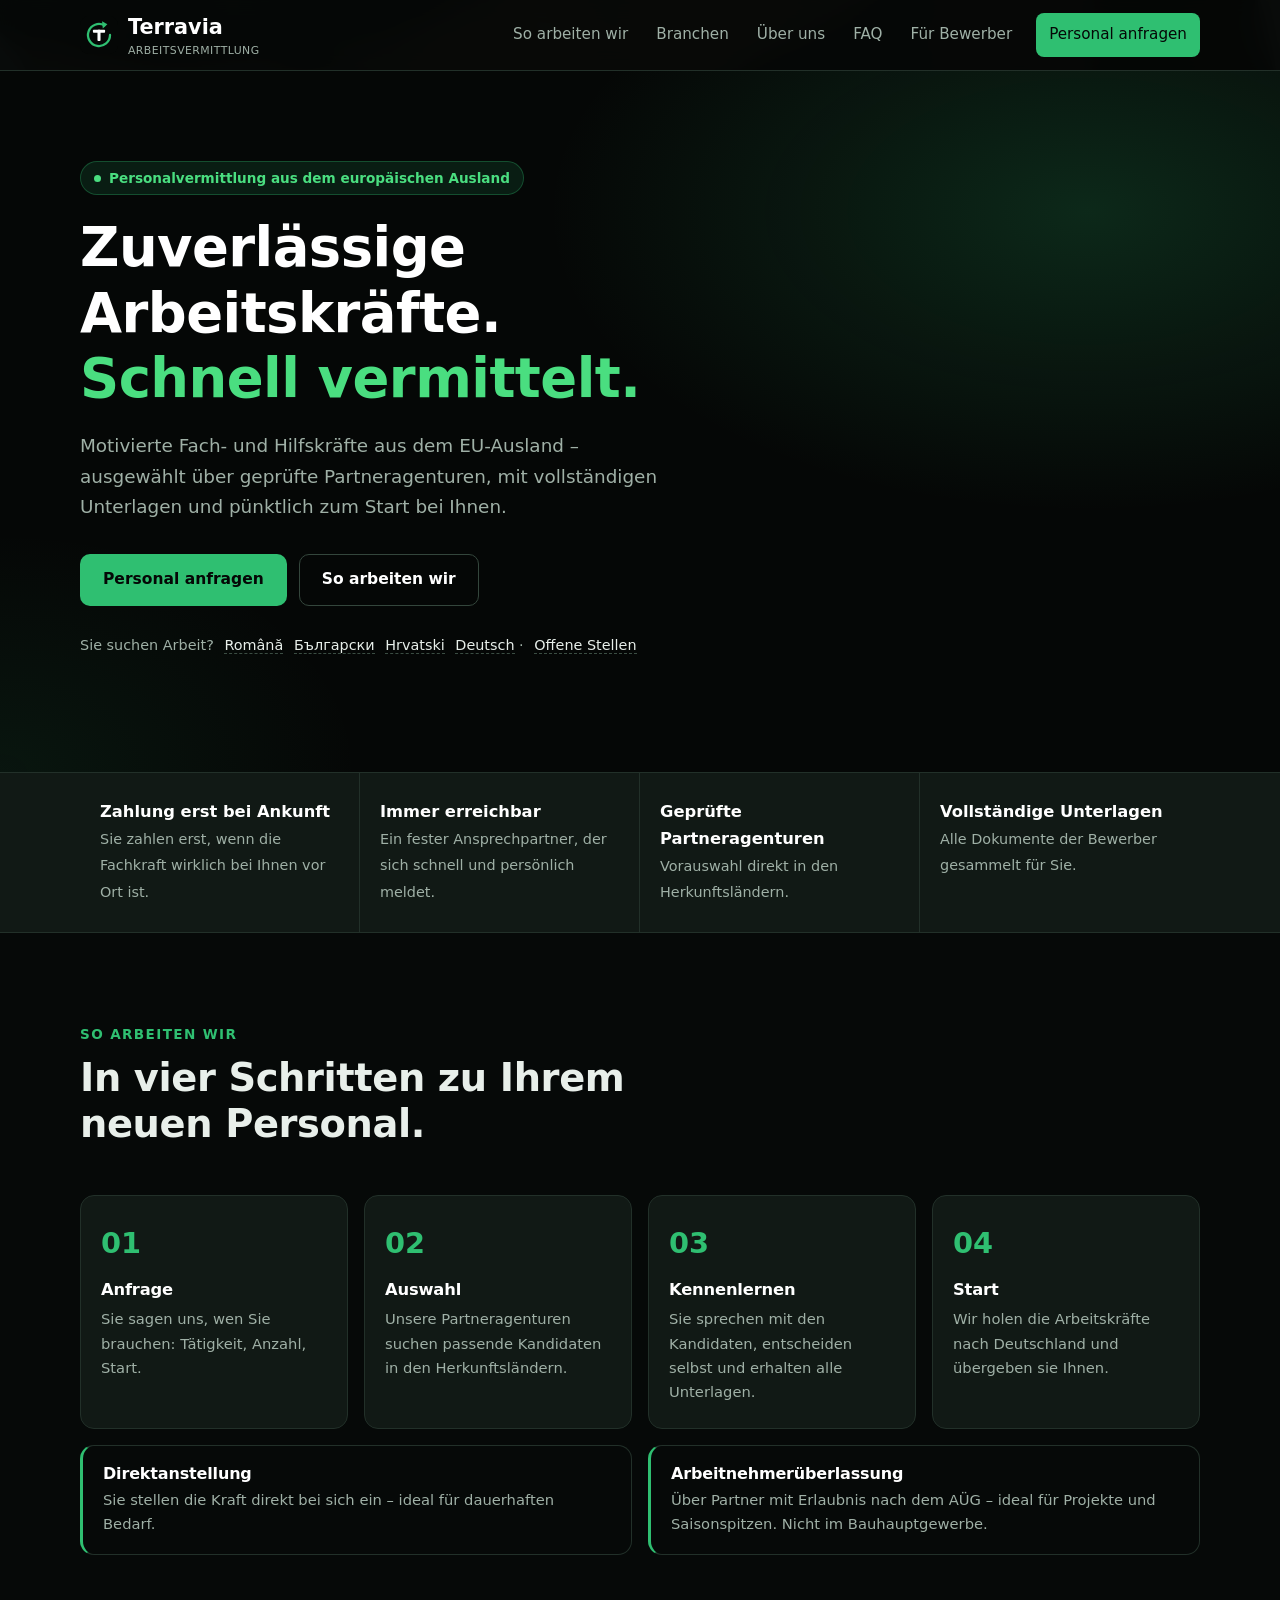
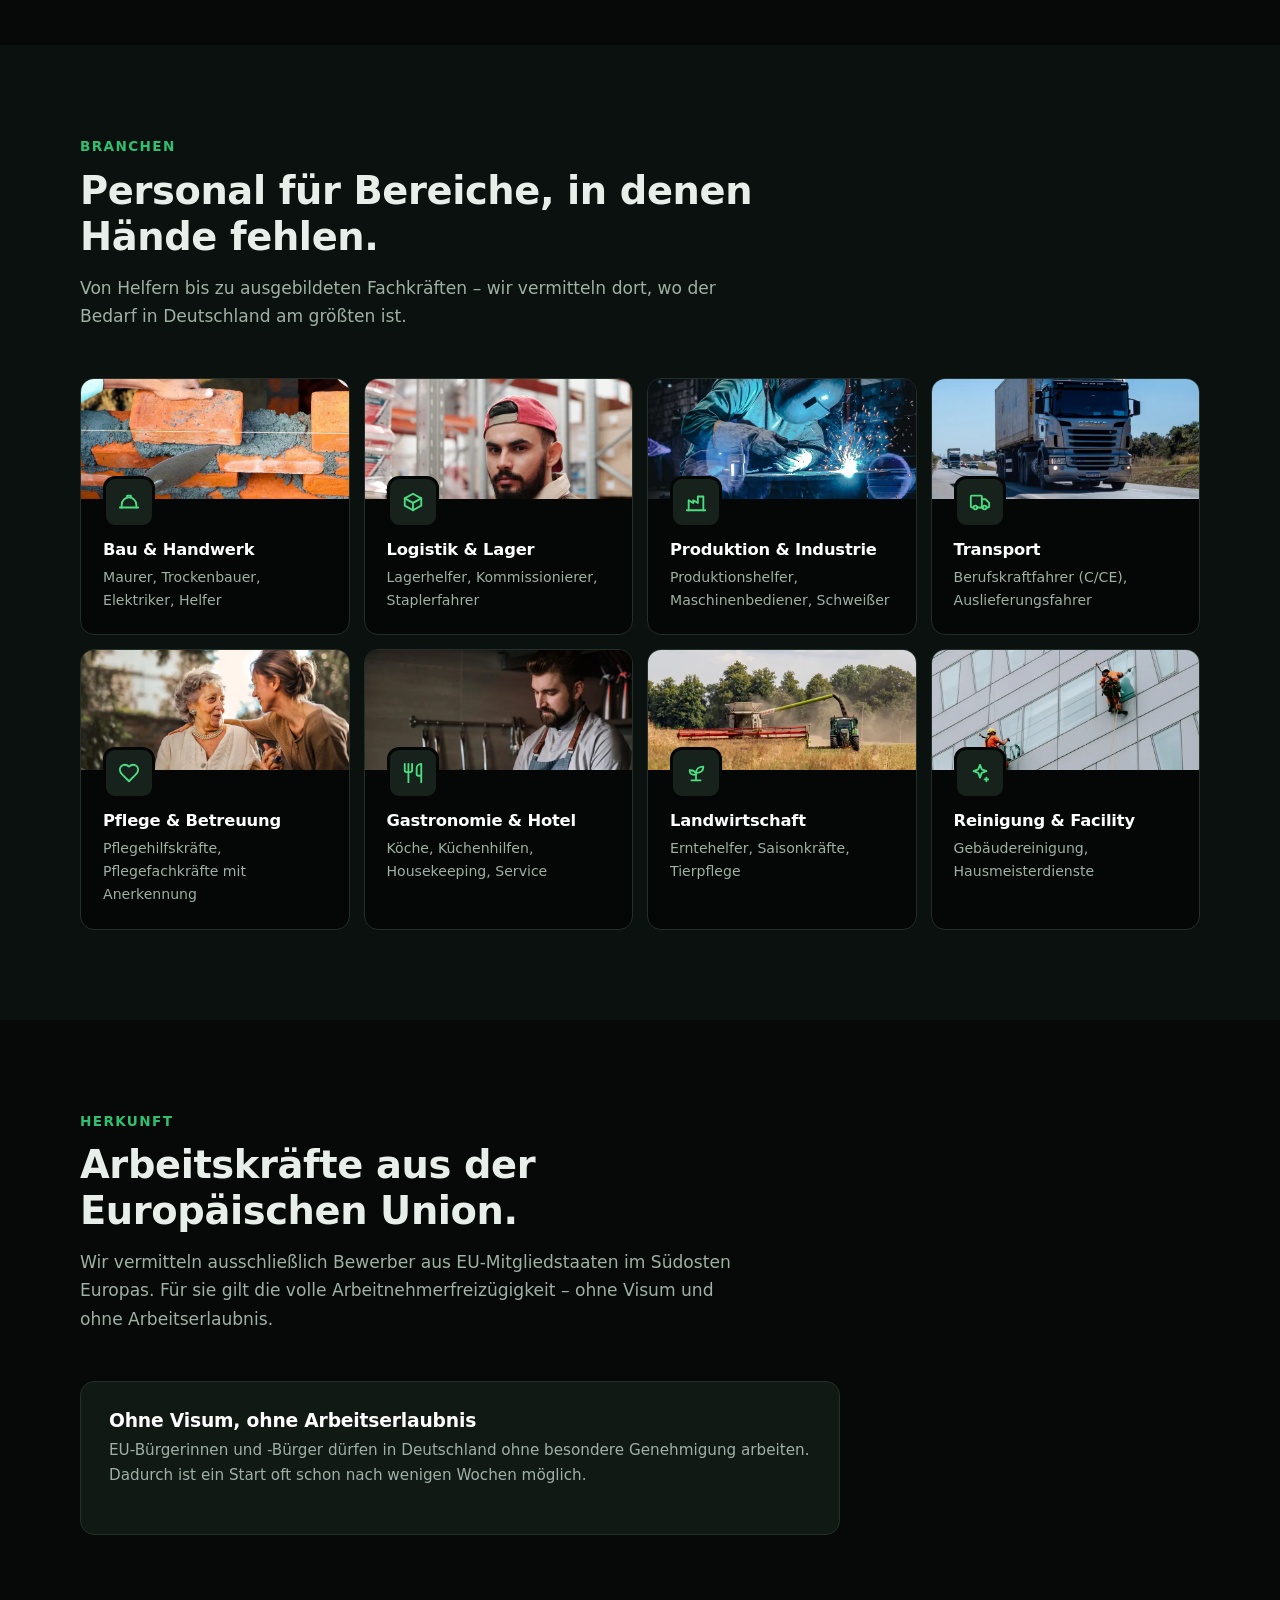
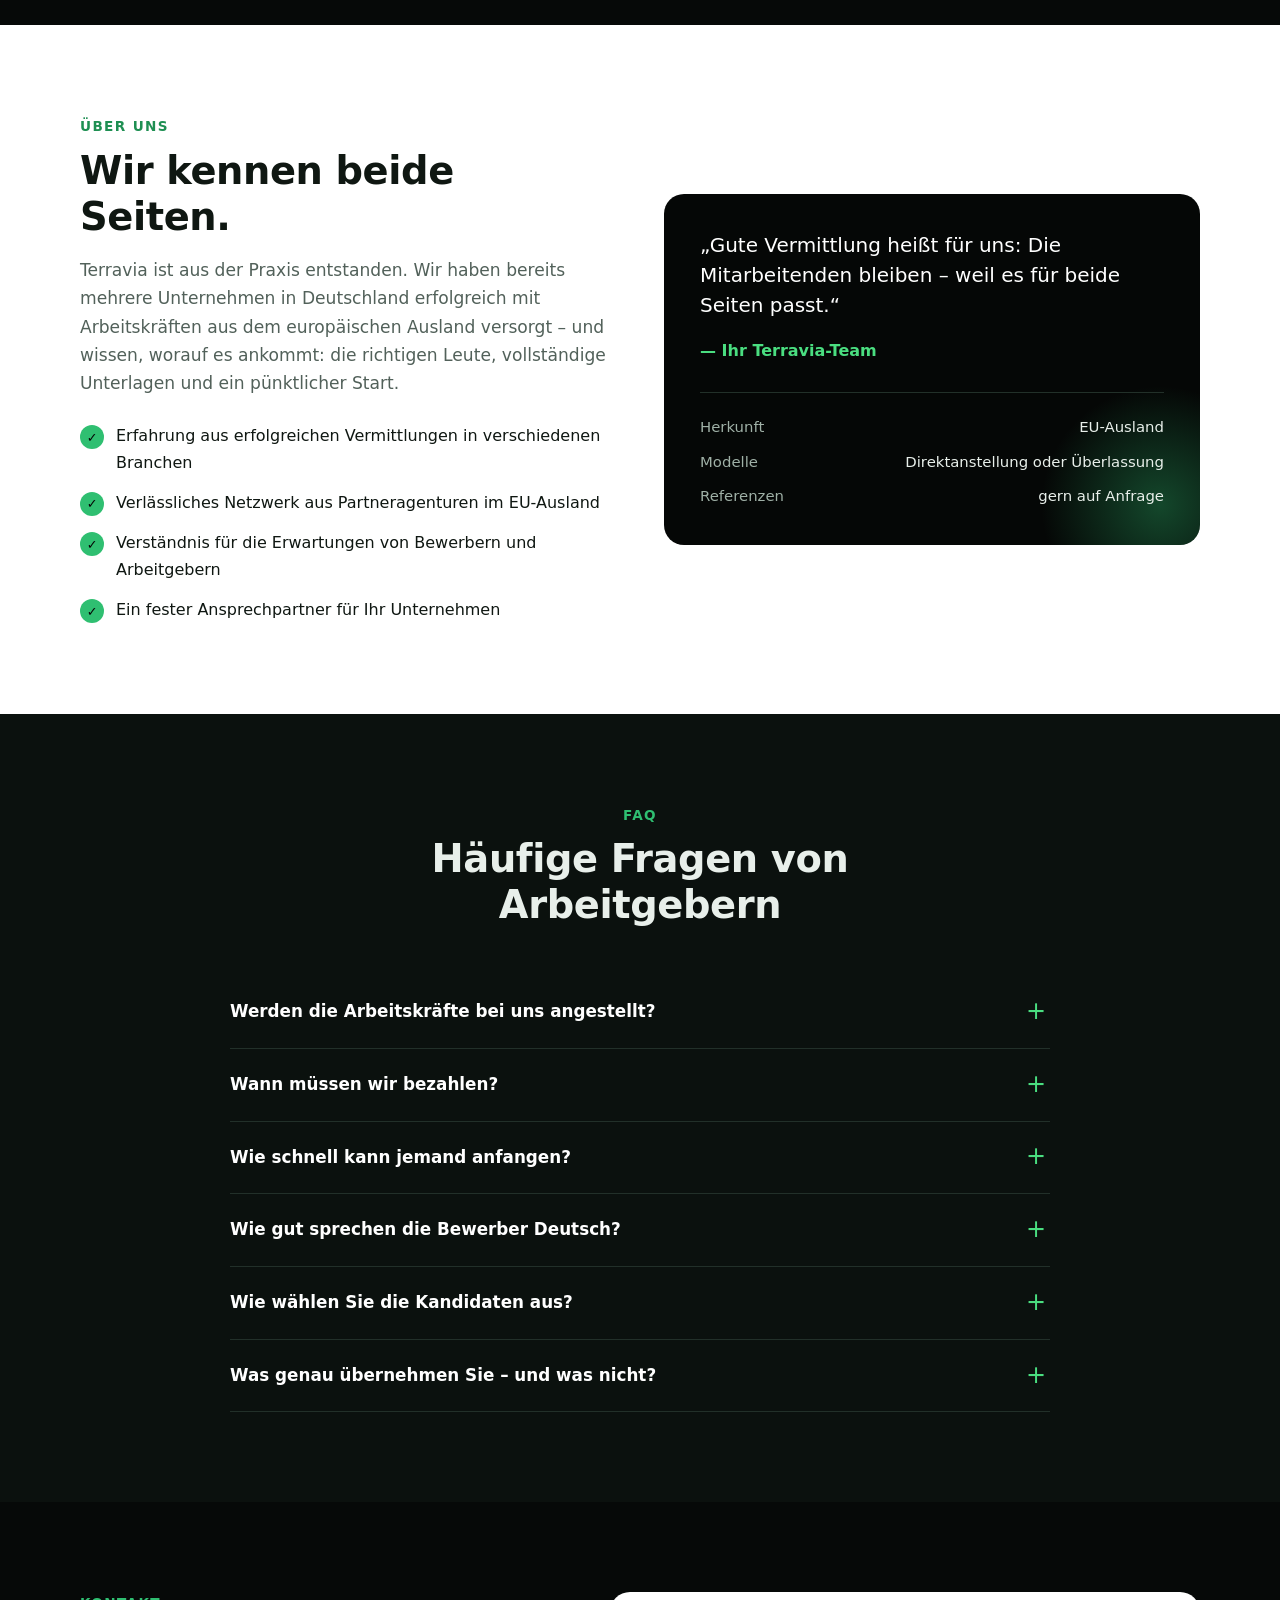
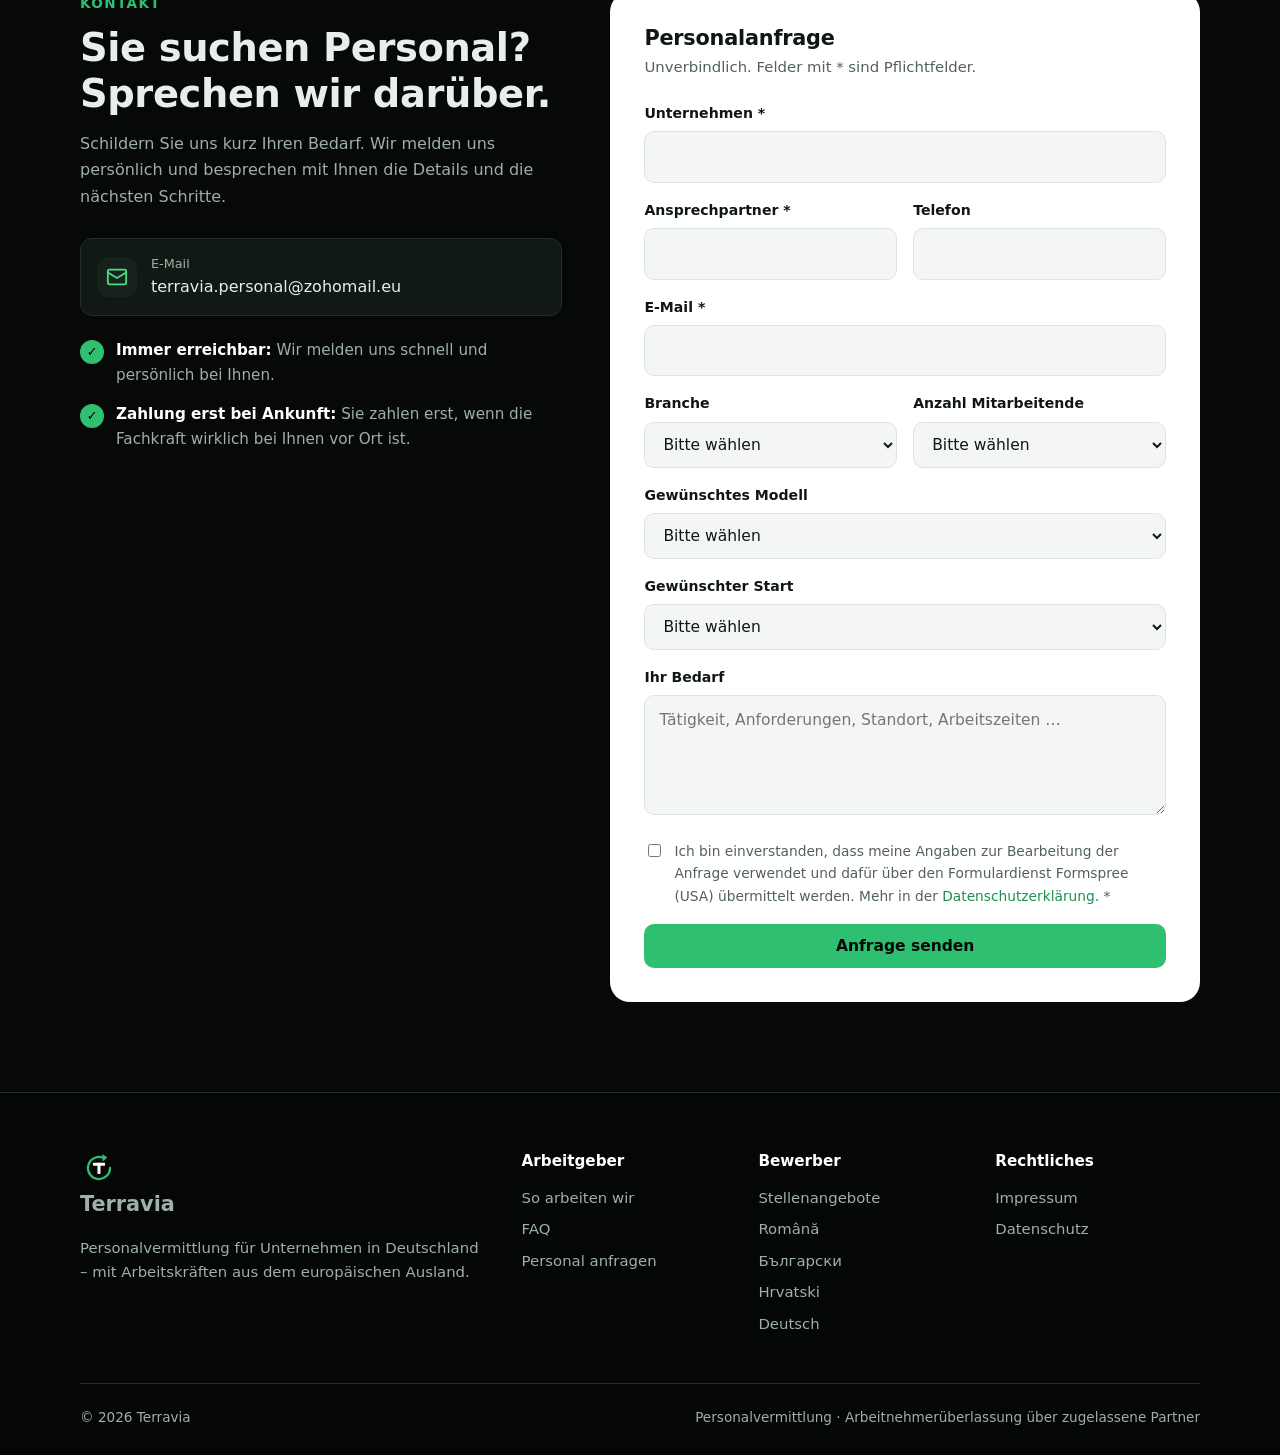
==== index.html @ 90a239d9 "Startseite: „Immer erreichbar“ und „Zahlung erst bei Ankunft“, FAQ zur Bezahlung, wechselnde Arbeits" ====
<!DOCTYPE html>
<html lang="de">
<head>
  <meta charset="UTF-8">
  <meta name="viewport" content="width=device-width, initial-scale=1.0">
  <title>Terravia – Arbeitskräfte aus dem EU-Ausland für Unternehmen in Deutschland</title>
  <meta name="description" content="Personalvermittlung und Arbeitnehmerüberlassung über zugelassene Partner: zuverlässige Fach- und Arbeitskräfte aus den EU-Staaten Südosteuropas – ausgewählt über geprüfte Partneragenturen.">
  <meta name="theme-color" content="#050706">
  <link rel="icon" href="assets/img/favicon.svg" type="image/svg+xml">
  <link rel="apple-touch-icon" href="assets/img/apple-touch-icon.png">
  <link rel="stylesheet" href="assets/css/style.css">
</head>
<body>
  <div class="scroll-bg" aria-hidden="true">
    <div class="scroll-bg-img" data-bg="assets/img/branchen/bau.webp"></div>
    <div class="scroll-bg-img" data-bg="assets/img/branchen/logistik.webp"></div>
    <div class="scroll-bg-img" data-bg="assets/img/branchen/produktion.webp"></div>
    <div class="scroll-bg-img" data-bg="assets/img/branchen/transport.webp"></div>
    <div class="scroll-bg-img" data-bg="assets/img/branchen/pflege.webp"></div>
    <div class="scroll-bg-img" data-bg="assets/img/branchen/gastro.webp"></div>
    <div class="scroll-bg-img" data-bg="assets/img/branchen/landwirtschaft.webp"></div>
    <div class="scroll-bg-img" data-bg="assets/img/branchen/reinigung.webp"></div>
  </div>
  <a class="skip-link" href="#main">Zum Inhalt springen</a>

  <header class="site-header">
    <div class="container">
      <a href="index.html" class="logo" aria-label="Startseite">
        <img class="logo-mark" src="assets/img/logo/terravia-icon.svg" alt="" width="38" height="38">
        <span><span data-cfg="companyName">Terravia</span><small>Arbeitsvermittlung</small></span>
      </a>
      <button class="nav-toggle" aria-label="Menü öffnen" aria-expanded="false">☰</button>
      <nav class="nav" aria-label="Hauptnavigation">
        <a href="#ablauf">So arbeiten wir</a>
        <a href="#branchen">Branchen</a>
        <a href="#ueber-uns">Über uns</a>
        <a href="#faq">FAQ</a>
        <a href="bewerber.html">Für Bewerber</a>
        <a href="#kontakt" class="btn btn-green btn-small">Personal anfragen</a>
      </nav>
    </div>
  </header>

  <main id="main">
    <!-- ================= HERO ================= -->
    <section class="hero">
      <div class="container">
        <div>
          <span class="eyebrow">Personalvermittlung aus dem europäischen Ausland</span>
          <h1>Zuverlässige Arbeitskräfte.<br><em>Schnell vermittelt.</em></h1>
          <p class="lead">Motivierte Fach- und Hilfskräfte aus dem EU-Ausland – ausgewählt über geprüfte Partneragenturen, mit vollständigen Unterlagen und pünktlich zum Start bei Ihnen.</p>
          <div class="hero-actions">
            <a href="#kontakt" class="btn btn-green">Personal anfragen</a>
            <a href="#ablauf" class="btn btn-ghost">So arbeiten wir</a>
          </div>
          <p class="hero-langs">Sie suchen Arbeit?
            <a href="bewerber.html?lang=ro">Română</a>
            <a href="bewerber.html?lang=bg">Български</a>
            <a href="bewerber.html?lang=hr">Hrvatski</a>
            <a href="bewerber.html?lang=de">Deutsch</a>
            · <a href="jobs.html">Offene Stellen</a>
          </p>
        </div>
      </div>
    </section>

    <!-- ================= TRUST ================= -->
    <div class="trust">
      <div class="container">
        <div class="trust-item"><strong>Zahlung erst bei Ankunft</strong><span>Sie zahlen erst, wenn die Fachkraft wirklich bei Ihnen vor Ort ist.</span></div>
        <div class="trust-item"><strong>Immer erreichbar</strong><span>Ein fester Ansprechpartner, der sich schnell und persönlich meldet.</span></div>
        <div class="trust-item"><strong>Geprüfte Partneragenturen</strong><span>Vorauswahl direkt in den Herkunftsländern.</span></div>
        <div class="trust-item"><strong>Vollständige Unterlagen</strong><span>Alle Dokumente der Bewerber gesammelt für Sie.</span></div>
      </div>
    </div>

    <!-- ================= SO ARBEITEN WIR (Modelle + Ablauf) ================= -->
    <section class="section section-black" id="ablauf">
      <span id="leistungen" class="anchor"></span>
      <div class="container">
        <div class="section-head">
          <div class="kicker">So arbeiten wir</div>
          <h2>In vier Schritten zu Ihrem neuen Personal.</h2>
        </div>
        <div class="steps steps-4">
          <div class="step"><h3>Anfrage</h3><p>Sie sagen uns, wen Sie brauchen: Tätigkeit, Anzahl, Start.</p></div>
          <div class="step"><h3>Auswahl</h3><p>Unsere Partneragenturen suchen passende Kandidaten in den Herkunftsländern.</p></div>
          <div class="step"><h3>Kennenlernen</h3><p>Sie sprechen mit den Kandidaten, entscheiden selbst und erhalten alle Unterlagen.</p></div>
          <div class="step"><h3>Start</h3><p>Wir holen die Arbeitskräfte nach Deutschland und übergeben sie Ihnen.</p></div>
        </div>

        <div class="models" id="modelle">
          <div class="model">
            <h3>Direktanstellung</h3>
            <p>Sie stellen die Kraft direkt bei sich ein – ideal für dauerhaften Bedarf.</p>
          </div>
          <div class="model">
            <h3>Arbeitnehmerüberlassung</h3>
            <p>Über Partner mit Erlaubnis nach dem AÜG – ideal für Projekte und Saisonspitzen. Nicht im Bauhauptgewerbe.</p>
          </div>
        </div>
      </div>
    </section>

    <!-- ================= BRANCHEN ================= -->
    <section class="section" id="branchen">
      <div class="container">
        <div class="section-head">
          <div class="kicker">Branchen</div>
          <h2>Personal für Bereiche, in denen Hände fehlen.</h2>
          <p>Von Helfern bis zu ausgebildeten Fachkräften – wir vermitteln dort, wo der Bedarf in Deutschland am größten ist.</p>
        </div>
        <div class="sectors">
          <div class="sector">
            <img class="sector-img" src="assets/img/branchen/bau.webp" alt="Maurer beim Mauern einer Ziegelwand" width="800" height="520" loading="lazy">
            <div class="sector-body">
              <div class="icon"><svg viewBox="0 0 24 24" fill="none" stroke="currentColor" stroke-width="2" stroke-linecap="round" stroke-linejoin="round"><path d="M2 18h20"/><path d="M4 18v-3a8 8 0 0 1 16 0v3"/><path d="M10 7V5h4v2"/></svg></div>
              <h3>Bau &amp; Handwerk</h3><p>Maurer, Trockenbauer, Elektriker, Helfer</p>
            </div>
          </div>
          <div class="sector">
            <img class="sector-img" src="assets/img/branchen/logistik.webp" alt="Lagerarbeiter zwischen Hochregalen" width="800" height="520" loading="lazy">
            <div class="sector-body">
              <div class="icon"><svg viewBox="0 0 24 24" fill="none" stroke="currentColor" stroke-width="2" stroke-linecap="round" stroke-linejoin="round"><path d="M21 8 12 3 3 8v8l9 5 9-5z"/><path d="m3 8 9 5 9-5"/><path d="M12 13v8"/></svg></div>
              <h3>Logistik &amp; Lager</h3><p>Lagerhelfer, Kommissionierer, Staplerfahrer</p>
            </div>
          </div>
          <div class="sector">
            <img class="sector-img" src="assets/img/branchen/produktion.webp" alt="Schweißer bei der Arbeit in einer Werkhalle" width="800" height="520" loading="lazy">
            <div class="sector-body">
              <div class="icon"><svg viewBox="0 0 24 24" fill="none" stroke="currentColor" stroke-width="2" stroke-linecap="round" stroke-linejoin="round"><path d="M2 21h20"/><path d="M4 21V10l5 3v-3l5 3V6h6v15"/></svg></div>
              <h3>Produktion &amp; Industrie</h3><p>Produktionshelfer, Maschinenbediener, Schweißer</p>
            </div>
          </div>
          <div class="sector">
            <img class="sector-img" src="assets/img/branchen/transport.webp" alt="LKW auf der Autobahn" width="800" height="520" loading="lazy">
            <div class="sector-body">
              <div class="icon"><svg viewBox="0 0 24 24" fill="none" stroke="currentColor" stroke-width="2" stroke-linecap="round" stroke-linejoin="round"><path d="M14 18V6a1 1 0 0 0-1-1H3a1 1 0 0 0-1 1v11a1 1 0 0 0 1 1h1"/><path d="M14 9h4l4 4v4a1 1 0 0 1-1 1h-1"/><circle cx="7" cy="18" r="2"/><circle cx="17" cy="18" r="2"/><path d="M9 18h6"/></svg></div>
              <h3>Transport</h3><p>Berufskraftfahrer (C/CE), Auslieferungsfahrer</p>
            </div>
          </div>
          <div class="sector">
            <img class="sector-img" src="assets/img/branchen/pflege.webp" alt="Pflegekraft im Gespräch mit einer älteren Dame" width="800" height="520" loading="lazy">
            <div class="sector-body">
              <div class="icon"><svg viewBox="0 0 24 24" fill="none" stroke="currentColor" stroke-width="2" stroke-linecap="round" stroke-linejoin="round"><path d="M19 14c1.49-1.46 3-3.21 3-5.5A5.5 5.5 0 0 0 16.5 3c-1.76 0-3 .5-4.5 2-1.5-1.5-2.74-2-4.5-2A5.5 5.5 0 0 0 2 8.5c0 2.3 1.5 4.05 3 5.5l7 7Z"/></svg></div>
              <h3>Pflege &amp; Betreuung</h3><p>Pflegehilfskräfte, Pflegefachkräfte mit Anerkennung</p>
            </div>
          </div>
          <div class="sector">
            <img class="sector-img" src="assets/img/branchen/gastro.webp" alt="Koch in einer Restaurantküche" width="800" height="520" loading="lazy">
            <div class="sector-body">
              <div class="icon"><svg viewBox="0 0 24 24" fill="none" stroke="currentColor" stroke-width="2" stroke-linecap="round" stroke-linejoin="round"><path d="M3 2v7c0 1.1.9 2 2 2h4a2 2 0 0 0 2-2V2"/><path d="M7 2v20"/><path d="M21 15V2a5 5 0 0 0-5 5v6c0 1.1.9 2 2 2h3Zm0 0v7"/></svg></div>
              <h3>Gastronomie &amp; Hotel</h3><p>Köche, Küchenhilfen, Housekeeping, Service</p>
            </div>
          </div>
          <div class="sector">
            <img class="sector-img" src="assets/img/branchen/landwirtschaft.webp" alt="Mähdrescher und Traktor bei der Ernte" width="800" height="520" loading="lazy">
            <div class="sector-body">
              <div class="icon"><svg viewBox="0 0 24 24" fill="none" stroke="currentColor" stroke-width="2" stroke-linecap="round" stroke-linejoin="round"><path d="M7 20h10"/><path d="M12 20v-8"/><path d="M12 12c0-4 3-7 8-7 0 5-3 7-8 7Z"/><path d="M12 14c0-3-2-5-7-5 0 4 2 5 7 5Z"/></svg></div>
              <h3>Landwirtschaft</h3><p>Erntehelfer, Saisonkräfte, Tierpflege</p>
            </div>
          </div>
          <div class="sector">
            <img class="sector-img" src="assets/img/branchen/reinigung.webp" alt="Fassadenreiniger an einem Bürogebäude" width="800" height="520" loading="lazy">
            <div class="sector-body">
              <div class="icon"><svg viewBox="0 0 24 24" fill="none" stroke="currentColor" stroke-width="2" stroke-linecap="round" stroke-linejoin="round"><path d="M12 3l1.9 5.1L19 10l-5.1 1.9L12 17l-1.9-5.1L5 10l5.1-1.9z"/><path d="M19 17v4"/><path d="M17 19h4"/></svg></div>
              <h3>Reinigung &amp; Facility</h3><p>Gebäudereinigung, Hausmeisterdienste</p>
            </div>
          </div>
        </div>
      </div>
    </section>

    <!-- ================= LÄNDER ================= -->
    <section class="section section-black" id="laender">
      <div class="container">
        <div class="section-head">
          <div class="kicker">Herkunft</div>
          <h2>Arbeitskräfte aus der Europäischen Union.</h2>
          <p>Wir vermitteln ausschließlich Bewerber aus EU-Mitgliedstaaten im Südosten Europas. Für sie gilt die volle Arbeitnehmerfreizügigkeit – ohne Visum und ohne Arbeitserlaubnis.</p>
        </div>
        <div class="countries" style="grid-template-columns:1fr;max-width:760px">
          <div class="country-group">
            <h3>Ohne Visum, ohne Arbeitserlaubnis</h3>
            <p>EU-Bürgerinnen und -Bürger dürfen in Deutschland ohne besondere Genehmigung arbeiten. Dadurch ist ein Start oft schon nach wenigen Wochen möglich.</p>
          </div>
        </div>
      </div>
    </section>

    <!-- ================= ÜBER UNS ================= -->
    <section class="section section-white" id="ueber-uns">
      <div class="container grid-2">
        <div>
          <div class="kicker">Über uns</div>
          <h2 style="font-size:clamp(1.7rem,3.2vw,2.4rem);margin:0 0 16px">Wir kennen beide Seiten.</h2>
          <p style="color:var(--muted-dark);font-size:1.07rem;margin:0">
            <span data-cfg="companyName">Terravia</span> ist aus der Praxis entstanden. Wir haben bereits mehrere Unternehmen in Deutschland erfolgreich mit Arbeitskräften aus dem europäischen Ausland versorgt – und wissen, worauf es ankommt: die richtigen Leute, vollständige Unterlagen und ein pünktlicher Start.
          </p>
          <ul class="about-points">
            <li><span class="check">✓</span><span>Erfahrung aus erfolgreichen Vermittlungen in verschiedenen Branchen</span></li>
            <li><span class="check">✓</span><span>Verlässliches Netzwerk aus Partneragenturen im EU-Ausland</span></li>
            <li><span class="check">✓</span><span>Verständnis für die Erwartungen von Bewerbern und Arbeitgebern</span></li>
            <li><span class="check">✓</span><span>Ein fester Ansprechpartner für Ihr Unternehmen</span></li>
          </ul>
        </div>
        <div class="about-panel">
          <blockquote>„Gute Vermittlung heißt für uns: Die Mitarbeitenden bleiben – weil es für beide Seiten passt.“</blockquote>
          <div class="sig">— Ihr <span data-cfg="companyName">Terravia</span>-Team</div>
          <div class="facts">
            <div><span>Herkunft</span><span>EU-Ausland</span></div>
            <div><span>Modelle</span><span>Direktanstellung oder Überlassung</span></div>
            <div><span>Referenzen</span><span>gern auf Anfrage</span></div>
          </div>
        </div>
      </div>
    </section>

    <!-- ================= FAQ ================= -->
    <section class="section" id="faq">
      <div class="container">
        <div class="section-head center">
          <div class="kicker">FAQ</div>
          <h2>Häufige Fragen von Arbeitgebern</h2>
        </div>
        <div class="faq">
          <details>
            <summary>Werden die Arbeitskräfte bei uns angestellt?</summary>
            <p>Das entscheiden Sie. Bei der Direktanstellung erhalten die Mitarbeitenden einen regulären Arbeitsvertrag bei Ihrem Unternehmen. Bei der Arbeitnehmerüberlassung bleiben sie bei einem zugelassenen Personaldienstleister angestellt, der sie Ihnen nach den Regeln des Arbeitnehmerüberlassungsgesetzes (AÜG) überlässt.</p>
          </details>
          <details>
            <summary>Wann müssen wir bezahlen?</summary>
            <p>Erst wenn die vermittelte Fachkraft wirklich bei Ihnen vor Ort ist. Vorher zahlen Sie nichts. Bei der Arbeitnehmerüberlassung rechnet der zugelassene Partner nach den geleisteten Stunden ab.</p>
          </details>
          <details>
            <summary>Wie schnell kann jemand anfangen?</summary>
            <p>Bei Bewerbern aus EU-Staaten ist ein Start oft innerhalb weniger Wochen möglich. Wir sagen Ihnen vorab ehrlich, womit Sie rechnen können.</p>
          </details>
          <details>
            <summary>Wie gut sprechen die Bewerber Deutsch?</summary>
            <p>Das ist unterschiedlich und hängt von Beruf und Herkunft ab. Wir geben das Sprachniveau der Bewerber offen an.</p>
          </details>
          <details>
            <summary>Wie wählen Sie die Kandidaten aus?</summary>
            <p>Über unser Netzwerk aus Partneragenturen in den Herkunftsländern. Die Agenturen suchen gezielt nach Ihrem Anforderungsprofil und stellen die Unterlagen der Kandidaten bereit. Sie entscheiden, wen Sie einstellen.</p>
          </details>
          <details>
            <summary>Was genau übernehmen Sie – und was nicht?</summary>
            <p>Wir finden über unsere Partneragenturen passende Arbeitskräfte, stellen Ihnen deren Unterlagen bereit, holen sie nach Deutschland und übergeben sie Ihnen zum vereinbarten Start. Unterkunft, Einarbeitung und alles Weitere nach Arbeitsbeginn liegen bei Ihnen als Arbeitgeber.</p>
          </details>
        </div>
      </div>
    </section>

    <!-- ================= KONTAKT ================= -->
    <section class="section section-black" id="kontakt">
      <div class="container contact-wrap">
        <div class="contact-info">
          <div class="kicker">Kontakt</div>
          <h2>Sie suchen Personal? Sprechen wir darüber.</h2>
          <p>Schildern Sie uns kurz Ihren Bedarf. Wir melden uns persönlich und besprechen mit Ihnen die Details und die nächsten Schritte.</p>
          <div class="contact-lines">
            <a class="contact-line" data-needs="phone" data-cfg-href="phone" href="#">
              <span class="icon"><svg viewBox="0 0 24 24" fill="none" stroke="currentColor" stroke-width="2" stroke-linecap="round" stroke-linejoin="round"><path d="M22 16.92v3a2 2 0 0 1-2.18 2 19.79 19.79 0 0 1-8.63-3.07 19.5 19.5 0 0 1-6-6A19.79 19.79 0 0 1 2.12 4.18 2 2 0 0 1 4.11 2h3a2 2 0 0 1 2 1.72c.13.96.36 1.9.7 2.81a2 2 0 0 1-.45 2.11L8.09 9.91a16 16 0 0 0 6 6l1.27-1.27a2 2 0 0 1 2.11-.45c.91.34 1.85.57 2.81.7A2 2 0 0 1 22 16.92z"/></svg></span>
              <span><small>Telefon</small><span data-cfg="phone"></span></span>
            </a>
            <a class="contact-line" data-cfg-href="email" href="#">
              <span class="icon"><svg viewBox="0 0 24 24" fill="none" stroke="currentColor" stroke-width="2" stroke-linecap="round" stroke-linejoin="round"><rect x="2" y="4" width="20" height="16" rx="2"/><path d="m22 7-10 6L2 7"/></svg></span>
              <span><small>E-Mail</small><span data-cfg="email"></span></span>
            </a>
            <a class="contact-line" data-cfg-href="whatsapp" data-needs="whatsapp" href="#" target="_blank" rel="noopener">
              <span class="icon"><svg viewBox="0 0 24 24" fill="none" stroke="currentColor" stroke-width="2" stroke-linecap="round" stroke-linejoin="round"><path d="M21 15a2 2 0 0 1-2 2H7l-4 4V5a2 2 0 0 1 2-2h14a2 2 0 0 1 2 2z"/></svg></span>
              <span><small>WhatsApp</small>Nachricht schreiben</span>
            </a>
          </div>
          <ul class="about-points contact-promises">
            <li><span class="check">✓</span><span><strong>Immer erreichbar:</strong> Wir melden uns schnell und persönlich bei Ihnen.</span></li>
            <li><span class="check">✓</span><span><strong>Zahlung erst bei Ankunft:</strong> Sie zahlen erst, wenn die Fachkraft wirklich bei Ihnen vor Ort ist.</span></li>
          </ul>
        </div>

        <div class="form-card">
          <h3>Personalanfrage</h3>
          <p class="sub">Unverbindlich. Felder mit * sind Pflichtfelder.</p>
          <div class="form-status" role="status" aria-live="polite"></div>
          <form id="employer-form" novalidate>
            <input type="text" name="_gotcha" tabindex="-1" autocomplete="off" aria-hidden="true" style="position:absolute;left:-9999px">
            <div class="form-grid">
              <div class="field full">
                <label for="e-company">Unternehmen *</label>
                <input id="e-company" name="company" type="text" required autocomplete="organization">
                <div class="error-msg">Bitte geben Sie Ihr Unternehmen an.</div>
              </div>
              <div class="field">
                <label for="e-name">Ansprechpartner *</label>
                <input id="e-name" name="name" type="text" required autocomplete="name">
                <div class="error-msg">Bitte geben Sie Ihren Namen an.</div>
              </div>
              <div class="field">
                <label for="e-phone">Telefon</label>
                <input id="e-phone" name="phone" type="tel" autocomplete="tel">
              </div>
              <div class="field full">
                <label for="e-email">E-Mail *</label>
                <input id="e-email" name="email" type="email" required autocomplete="email">
                <div class="error-msg">Bitte geben Sie eine gültige E-Mail-Adresse an.</div>
              </div>
              <div class="field">
                <label for="e-sector">Branche</label>
                <select id="e-sector" name="sector">
                  <option value="">Bitte wählen</option>
                  <option>Bau &amp; Handwerk</option>
                  <option>Logistik &amp; Lager</option>
                  <option>Produktion &amp; Industrie</option>
                  <option>Transport</option>
                  <option>Pflege &amp; Betreuung</option>
                  <option>Gastronomie &amp; Hotel</option>
                  <option>Landwirtschaft</option>
                  <option>Reinigung &amp; Facility</option>
                  <option>Sonstiges</option>
                </select>
              </div>
              <div class="field">
                <label for="e-count">Anzahl Mitarbeitende</label>
                <select id="e-count" name="count">
                  <option value="">Bitte wählen</option>
                  <option>1</option>
                  <option>2–5</option>
                  <option>6–10</option>
                  <option>mehr als 10</option>
                </select>
              </div>
              <div class="field full">
                <label for="e-model">Gewünschtes Modell</label>
                <select id="e-model" name="model">
                  <option value="">Bitte wählen</option>
                  <option>Direktanstellung</option>
                  <option>Arbeitnehmerüberlassung</option>
                  <option>Noch offen – bitte beraten</option>
                </select>
              </div>
              <div class="field full">
                <label for="e-start">Gewünschter Start</label>
                <select id="e-start" name="start">
                  <option value="">Bitte wählen</option>
                  <option>so schnell wie möglich</option>
                  <option>in 1–3 Monaten</option>
                  <option>in mehr als 3 Monaten</option>
                </select>
              </div>
              <div class="field full">
                <label for="e-message">Ihr Bedarf</label>
                <textarea id="e-message" name="message" placeholder="Tätigkeit, Anforderungen, Standort, Arbeitszeiten …"></textarea>
              </div>
              <label class="consent full">
                <input type="checkbox" name="consent">
                <span>Ich bin einverstanden, dass meine Angaben zur Bearbeitung der Anfrage verwendet und dafür über den Formulardienst Formspree (USA) übermittelt werden. Mehr in der <a href="datenschutz.html">Datenschutzerklärung</a>. *</span>
              </label>
              <div class="full">
                <button type="submit" class="btn btn-green btn-block">Anfrage senden</button>
              </div>
            </div>
          </form>
        </div>
      </div>
    </section>
  </main>

  <footer class="site-footer">
    <div class="container">
      <div class="footer-grid">
        <div>
          <a href="index.html" class="logo">
            <img class="logo-mark" src="assets/img/logo/terravia-icon.svg" alt="" width="38" height="38">
            <span data-cfg="companyName">Terravia</span>
          </a>
          <p>Personalvermittlung für Unternehmen in Deutschland – mit Arbeitskräften aus dem europäischen Ausland.</p>
        </div>
        <div>
          <h4>Arbeitgeber</h4>
          <a href="#ablauf">So arbeiten wir</a>
          <a href="#faq">FAQ</a>
          <a href="#kontakt">Personal anfragen</a>
        </div>
        <div>
          <h4>Bewerber</h4>
          <a href="jobs.html">Stellenangebote</a>
          <a href="bewerber.html?lang=ro">Română</a>
          <a href="bewerber.html?lang=bg">Български</a>
          <a href="bewerber.html?lang=hr">Hrvatski</a>
          <a href="bewerber.html?lang=de">Deutsch</a>
        </div>
        <div>
          <h4>Rechtliches</h4>
          <a href="impressum.html">Impressum</a>
          <a href="datenschutz.html">Datenschutz</a>
        </div>
      </div>
      <div class="footer-bottom">
        <span>© <span data-year></span> <span data-cfg="companyName">Terravia</span></span>
        <span>Personalvermittlung · Arbeitnehmerüberlassung über zugelassene Partner</span>
      </div>
    </div>
  </footer>

  <script src="assets/js/config.js"></script>
  <script src="assets/js/app.js"></script>
</body>
</html>
---- assets/css/style.css ----
/* Terravia – Personalvermittlung Südosteuropa
 * Farben: Grün, Weiß, Dunkel/Schwarz. Keine externen Schriften (DSGVO-freundlich).
 */
:root {
  --black: #050706;
  --dark: #0b110e;
  --dark-2: #111915;
  --dark-3: #18221d;
  --line-dark: #223029;
  --green: #2fbf71;
  --green-bright: #4ade80;
  --green-dark: #1e8f52;
  --green-soft: rgba(47, 191, 113, 0.12);
  --white: #ffffff;
  --light: #f3f6f4;
  --text-light: #e8efea;
  --muted-light: #9fb0a6;
  --text-dark: #0f1712;
  --muted-dark: #52615a;
  --line-light: #dde5e0;
  --radius: 14px;
  --max: 1160px;
}

* { box-sizing: border-box; }
[hidden] { display: none !important; }
html { scroll-behavior: smooth; }

body {
  margin: 0;
  font-family: system-ui, -apple-system, "Segoe UI", Roboto, "Helvetica Neue", Arial, sans-serif;
  background: var(--dark);
  color: var(--text-light);
  line-height: 1.65;
  -webkit-font-smoothing: antialiased;
}

a { color: var(--green-bright); text-decoration: none; }
a:hover { text-decoration: underline; }
h1, h2, h3 { line-height: 1.2; letter-spacing: -0.01em; overflow-wrap: break-word; hyphens: auto; }

.container { width: 100%; max-width: var(--max); margin: 0 auto; padding: 0 20px; }

.skip-link {
  position: absolute; left: -999px; top: 8px; background: var(--green); color: var(--black);
  padding: 8px 14px; border-radius: 8px; z-index: 100;
}
.skip-link:focus { left: 8px; }

/* ---------- Header ---------- */
.site-header {
  position: sticky; top: 0; z-index: 50;
  background: rgba(5, 7, 6, 0.88);
  backdrop-filter: blur(10px);
  -webkit-backdrop-filter: blur(10px);
  border-bottom: 1px solid var(--line-dark);
}
.site-header .container { display: flex; align-items: center; justify-content: space-between; height: 70px; gap: 16px; }

.logo { display: flex; align-items: center; gap: 10px; color: var(--white); font-weight: 800; font-size: 1.3rem; }
.logo:hover { text-decoration: none; }
.logo-mark { width: 38px; height: 38px; display: block; flex: none; }
.logo small { display: block; font-size: 0.68rem; font-weight: 500; color: var(--muted-light); letter-spacing: 0.04em; text-transform: uppercase; margin-top: -3px; }

.nav { display: flex; align-items: center; gap: 4px; }
.nav a { white-space: nowrap; color: var(--muted-light); padding: 8px 12px; border-radius: 8px; font-weight: 500; font-size: 0.95rem; }
.nav a:hover { color: var(--white); background: var(--dark-3); text-decoration: none; }
.nav a.active { color: var(--green-bright); }
.nav .btn { margin-left: 8px; }
.nav a.btn-green, .nav a.btn-green:hover { color: var(--black); background: var(--green); }
.nav a.btn-green:hover { background: var(--green-bright); }

.nav-toggle {
  display: none; background: none; border: 1px solid var(--line-dark); color: var(--white);
  border-radius: 8px; padding: 6px 11px; font-size: 1.2rem; cursor: pointer;
}

/* ---------- Buttons ---------- */
.btn {
  display: inline-flex; align-items: center; justify-content: center; gap: 8px;
  padding: 12px 22px; border-radius: 10px; border: 1px solid transparent;
  font-weight: 700; font-size: 0.97rem; font-family: inherit; cursor: pointer;
  transition: background 0.15s, color 0.15s, border-color 0.15s, transform 0.15s;
}
.btn:hover { text-decoration: none; transform: translateY(-1px); }
.btn-green { background: var(--green); color: var(--black); }
.btn-green:hover { background: var(--green-bright); }
.btn-ghost { background: transparent; color: var(--white); border-color: #34463c; }
.btn-ghost:hover { border-color: var(--green); color: var(--green-bright); }
.btn-dark { background: var(--black); color: var(--white); }
.btn-dark:hover { background: var(--dark-3); }
.btn-whatsapp { background: #25d366; color: #062b14; }
.btn-whatsapp:hover { background: #3ee07a; }
.btn-small { padding: 8px 15px; font-size: 0.88rem; }
.btn-block { width: 100%; }

/* ---------- Hero ---------- */
.hero {
  position: relative; overflow: hidden;
  background:
    radial-gradient(900px 500px at 85% 20%, rgba(47, 191, 113, 0.18), transparent 60%),
    radial-gradient(600px 400px at 0% 100%, rgba(47, 191, 113, 0.08), transparent 60%),
    var(--black);
  padding: 90px 0 100px;
}
.hero .container { display: grid; grid-template-columns: 1fr; gap: 50px; align-items: center; }
.hero h1 { max-width: 760px; }
.eyebrow {
  display: inline-flex; align-items: center; gap: 8px;
  color: var(--green-bright); background: var(--green-soft); border: 1px solid rgba(47, 191, 113, 0.3);
  padding: 5px 13px; border-radius: 999px; font-size: 0.85rem; font-weight: 600; margin-bottom: 20px;
}
.eyebrow::before { content: ""; width: 7px; height: 7px; border-radius: 50%; background: var(--green-bright); }
.hero h1 { font-size: clamp(2.1rem, 4.6vw, 3.4rem); margin: 0 0 20px; color: var(--white); }
.hero h1 em { font-style: normal; color: var(--green-bright); }
.hero p.lead { font-size: 1.15rem; color: var(--muted-light); margin: 0 0 32px; max-width: 580px; }
.hero-actions { display: flex; gap: 12px; flex-wrap: wrap; }
.hero-langs { margin-top: 28px; font-size: 0.9rem; color: var(--muted-light); }
.hero-langs a { color: var(--text-light); border-bottom: 1px dashed #3b4d43; margin-left: 6px; }
.hero-langs a:hover { color: var(--green-bright); text-decoration: none; }

@media (prefers-reduced-motion: reduce) { html { scroll-behavior: auto; } }

/* ---------- Trust bar ---------- */
.trust { background: var(--dark-2); border-top: 1px solid var(--line-dark); border-bottom: 1px solid var(--line-dark); }
.trust .container { display: grid; grid-template-columns: repeat(4, 1fr); }
.trust-item { padding: 26px 20px; border-right: 1px solid var(--line-dark); }
.trust-item:last-child { border-right: none; }
.trust-item strong { display: block; color: var(--white); font-size: 1.02rem; }
.trust-item span { color: var(--muted-light); font-size: 0.9rem; }

/* ---------- Sections ---------- */
.section { padding: 90px 0; }
.section-black { background: var(--black); }
.section-light { background: var(--light); color: var(--text-dark); }
.section-white { background: var(--white); color: var(--text-dark); }
.section-head { max-width: 680px; margin-bottom: 48px; }
.section-head.center { margin-left: auto; margin-right: auto; text-align: center; }
.kicker { color: var(--green); font-weight: 700; font-size: 0.85rem; text-transform: uppercase; letter-spacing: 0.1em; margin-bottom: 10px; }
.section-head h2 { font-size: clamp(1.7rem, 3.2vw, 2.4rem); margin: 0 0 14px; }
.section-head p { margin: 0; font-size: 1.07rem; color: var(--muted-light); }
.section-light .section-head p, .section-white .section-head p { color: var(--muted-dark); }
.section-light .kicker, .section-white .kicker { color: var(--green-dark); }

.grid-3 { display: grid; grid-template-columns: repeat(3, 1fr); gap: 20px; }
.grid-2 { display: grid; grid-template-columns: 1fr 1fr; gap: 48px; align-items: center; }

/* Leistungen (helle Karten) */
.service {
  background: var(--white); border: 1px solid var(--line-light); border-radius: var(--radius); padding: 28px;
  transition: border-color 0.15s, box-shadow 0.15s;
}
.service:hover { border-color: var(--green); box-shadow: 0 12px 30px rgba(15, 23, 18, 0.08); }
.icon {
  width: 46px; height: 46px; border-radius: 12px; display: grid; place-items: center;
  background: var(--black); color: var(--green-bright); margin-bottom: 18px;
}
.icon svg { width: 22px; height: 22px; }
.service h3 { margin: 0 0 8px; font-size: 1.12rem; }
.service p { margin: 0; color: var(--muted-dark); font-size: 0.97rem; }

/* Ablauf */
.steps { display: grid; grid-template-columns: repeat(5, 1fr); gap: 16px; counter-reset: step; }
.step {
  position: relative; background: var(--dark-2); border: 1px solid var(--line-dark); border-radius: var(--radius); padding: 24px 20px;
}
.step::before {
  counter-increment: step; content: counter(step, decimal-leading-zero);
  display: block; font-size: 1.8rem; font-weight: 800; color: var(--green); margin-bottom: 12px; font-variant-numeric: tabular-nums;
}
.step h3 { margin: 0 0 8px; font-size: 1.02rem; color: var(--white); }
.step p { margin: 0; color: var(--muted-light); font-size: 0.92rem; }

.steps-4 { grid-template-columns: repeat(4, 1fr); }
.anchor { position: relative; top: -80px; display: block; }
.models { display: grid; grid-template-columns: 1fr 1fr; gap: 16px; margin-top: 16px; }
.model { border: 1px solid var(--line-dark); border-left: 3px solid var(--green); border-radius: var(--radius); padding: 18px 20px; min-width: 0; }
.model h3 { margin: 0 0 4px; font-size: 1rem; color: var(--white); }
.model p { margin: 0; color: var(--muted-light); font-size: 0.92rem; }

/* Branchen (schwarze Kacheln) */
.sectors { display: grid; grid-template-columns: repeat(4, 1fr); gap: 14px; }
.sector {
  background: var(--black); border: 1px solid var(--line-dark); border-radius: var(--radius); overflow: hidden;
  transition: border-color 0.15s;
}
.sector-img { display: block; width: 100%; height: 120px; object-fit: cover; background: var(--dark-3); }
.sector-body { padding: 0 22px 22px; }
.sector-body .icon { position: relative; margin: -23px 0 12px; border: 3px solid var(--black); box-sizing: content-box; }
.sector:hover { border-color: var(--green); }
.sector .icon { background: var(--dark-3); }
.sector h3 { margin: 0 0 6px; font-size: 1.02rem; color: var(--white); }
.sector p { margin: 0; color: var(--muted-light); font-size: 0.88rem; }

/* Länder */
.countries { display: grid; grid-template-columns: 1fr 1fr; gap: 20px; }
.country-group { background: var(--dark-2); border: 1px solid var(--line-dark); border-radius: var(--radius); padding: 28px; }
.country-group h3 { margin: 0 0 6px; color: var(--white); }
.country-group > p { margin: 0 0 18px; color: var(--muted-light); font-size: 0.95rem; }
.country-list { display: flex; flex-wrap: wrap; gap: 10px; list-style: none; padding: 0; margin: 0; }
.country-list li {
  display: flex; align-items: center; gap: 10px; background: var(--black); border: 1px solid var(--line-dark);
  padding: 8px 14px 8px 8px; border-radius: 999px; font-size: 0.93rem;
}
.cc {
  font-size: 0.72rem; font-weight: 800; background: var(--green); color: var(--black);
  border-radius: 999px; padding: 3px 7px; letter-spacing: 0.04em;
}
.country-group.wb .cc { background: transparent; color: var(--green-bright); box-shadow: inset 0 0 0 1.5px var(--green-bright); }

/* Über uns */
.about-points { list-style: none; padding: 0; margin: 26px 0 0; display: grid; gap: 14px; }
.about-points li { display: flex; gap: 12px; align-items: flex-start; }
.check {
  flex: none; width: 24px; height: 24px; border-radius: 50%; background: var(--green); color: var(--black);
  display: grid; place-items: center; font-size: 0.8rem; font-weight: 900; margin-top: 2px;
}
.about-panel {
  background: var(--black); color: var(--text-light); border-radius: 20px; padding: 36px;
  position: relative; overflow: hidden;
}
.about-panel::after {
  content: ""; position: absolute; right: -80px; bottom: -80px; width: 240px; height: 240px; border-radius: 50%;
  background: radial-gradient(circle, rgba(47, 191, 113, 0.35), transparent 70%);
}
.about-panel blockquote { margin: 0; font-size: 1.25rem; line-height: 1.5; color: var(--white); position: relative; z-index: 1; }
.about-panel .sig { margin-top: 18px; color: var(--green-bright); font-weight: 600; position: relative; z-index: 1; }
.about-panel .facts { margin-top: 28px; padding-top: 22px; border-top: 1px solid var(--line-dark); display: grid; gap: 10px; position: relative; z-index: 1; }
.about-panel .facts div { display: flex; flex-wrap: wrap; justify-content: space-between; gap: 2px 12px; font-size: 0.93rem; }
.about-panel .facts span:first-child { color: var(--muted-light); }

/* FAQ */
.faq { max-width: 820px; margin: 0 auto; }
.faq details { border-bottom: 1px solid var(--line-dark); }
.faq summary {
  cursor: pointer; list-style: none; padding: 22px 40px 22px 0; font-weight: 650; font-size: 1.05rem; color: var(--white); position: relative;
}
.faq summary::-webkit-details-marker { display: none; }
.faq summary::after {
  content: "+"; position: absolute; right: 4px; top: 50%; transform: translateY(-50%);
  color: var(--green-bright); font-size: 1.5rem; font-weight: 400; transition: transform 0.2s;
}
.faq details[open] summary::after { transform: translateY(-50%) rotate(45deg); }
.faq details p { margin: 0 0 22px; color: var(--muted-light); }

/* ---------- Formulare ---------- */
.contact-wrap { display: grid; grid-template-columns: 0.9fr 1.1fr; gap: 48px; align-items: start; }
.contact-info h2 { font-size: clamp(1.7rem, 3.2vw, 2.4rem); margin: 0 0 14px; }
.contact-info > p { color: var(--muted-light); margin: 0 0 28px; }
.contact-lines { display: grid; gap: 14px; }
.contact-line {
  display: flex; gap: 14px; align-items: center; background: var(--dark-2); border: 1px solid var(--line-dark);
  border-radius: 12px; padding: 14px 16px; color: var(--text-light);
}
.contact-line:hover { border-color: var(--green); text-decoration: none; }
.contact-line .icon { width: 40px; height: 40px; margin: 0; background: var(--dark-3); }
.contact-line small { display: block; color: var(--muted-light); font-size: 0.8rem; }

.form-card { background: var(--white); color: var(--text-dark); border-radius: 20px; padding: 34px; }
.form-card h3 { margin: 0 0 4px; font-size: 1.3rem; }
.form-card .sub { margin: 0 0 22px; color: var(--muted-dark); font-size: 0.93rem; }
.form-grid { display: grid; grid-template-columns: 1fr 1fr; gap: 16px; }
.form-grid .full { grid-column: 1 / -1; }
.field label { display: block; font-weight: 600; font-size: 0.88rem; margin-bottom: 6px; }
.field input, .field select, .field textarea {
  width: 100%; padding: 12px 14px; border: 1px solid var(--line-light); border-radius: 10px;
  font: inherit; font-size: 0.97rem; background: var(--light); color: var(--text-dark);
}
.field textarea { min-height: 120px; resize: vertical; }
.field input:focus, .field select:focus, .field textarea:focus {
  outline: none; border-color: var(--green); box-shadow: 0 0 0 3px rgba(47, 191, 113, 0.2); background: var(--white);
}
.field.invalid input, .field.invalid select, .field.invalid textarea { border-color: #d64545; }
.error-msg { display: none; color: #c23030; font-size: 0.8rem; margin-top: 4px; }
.field.invalid .error-msg { display: block; }
.consent { display: flex; gap: 10px; align-items: flex-start; font-size: 0.86rem; color: var(--muted-dark); }
.consent input { margin-top: 4px; accent-color: var(--green-dark); }
.consent.invalid { color: #c23030; }
.consent a { color: var(--green-dark); }
.form-note { font-size: 0.8rem; color: var(--muted-dark); margin: 12px 0 0; }
.form-status { display: none; border-radius: 10px; padding: 14px 16px; margin-bottom: 18px; font-size: 0.95rem; }
.form-status.show { display: block; }
.form-status.ok { background: #e7f8ee; border: 1px solid #b5e8cb; color: #145c35; }
.form-status.err { background: #fdecec; border: 1px solid #f3c1c1; color: #8f1f1f; }

/* ---------- Bewerberseite ---------- */
.lang-switch { display: flex; gap: 4px; background: var(--dark-3); border: 1px solid var(--line-dark); border-radius: 10px; padding: 3px; }
.lang-switch button {
  background: none; border: none; color: var(--muted-light); font: inherit; font-size: 0.85rem; font-weight: 700;
  padding: 6px 10px; border-radius: 7px; cursor: pointer;
}
.lang-switch button:hover { color: var(--white); }
.lang-switch button[aria-pressed="true"] { background: var(--green); color: var(--black); }
.lang-pick { margin-bottom: 36px; }
.lang-pick p { margin: 0 0 10px; color: var(--muted-light); font-size: 0.9rem; }
.lang-switch-big { display: inline-flex; flex-wrap: wrap; gap: 6px; padding: 5px; }
.lang-switch-big button { font-size: 1rem; padding: 11px 18px; }

.worker-hero { padding: 80px 0 70px; }
.worker-hero .container { display: block; max-width: 860px; }
.benefits { display: grid; grid-template-columns: repeat(3, 1fr); gap: 16px; }
.benefit { background: var(--white); border: 1px solid var(--line-light); border-radius: var(--radius); padding: 24px; }
.benefit h3 { margin: 0 0 6px; font-size: 1.05rem; }
.benefit p { margin: 0; color: var(--muted-dark); font-size: 0.95rem; }
.free-badge {
  display: inline-block; background: var(--green); color: var(--black); font-weight: 800;
  border-radius: 8px; padding: 3px 10px; font-size: 0.85rem; margin-bottom: 12px;
}

/* ---------- Rechtliches ---------- */
.prose { max-width: 780px; margin: 0 auto; overflow-wrap: break-word; hyphens: auto; }
.prose h1 { overflow-wrap: anywhere; }
.prose h1 { font-size: clamp(1.7rem, 7vw, 2.2rem); margin: 0 0 20px; }
.prose h2 { font-size: 1.2rem; margin: 30px 0 8px; }
.prose p { color: var(--muted-dark); }
.placeholder-note { background: #fff7e0; border: 1px solid #f0d98a; color: #6b5200; padding: 12px 16px; border-radius: 10px; font-size: 0.92rem; }

/* ---------- Jobbörse ---------- */
.sr-only { position: absolute; width: 1px; height: 1px; padding: 0; margin: -1px; overflow: hidden; clip: rect(0 0 0 0); white-space: nowrap; border: 0; }
.jobs-hero { padding-bottom: 56px; }
.job-toolbar { display: grid; grid-template-columns: 2fr 1fr 1fr; gap: 14px; align-items: end; }
.job-toolbar[hidden] { display: none; }
.job-toolbar .field input, .job-toolbar .field select { background: var(--white); }
.job-count { margin: 18px 0 16px; color: var(--muted-dark); font-weight: 600; font-size: 0.93rem; min-height: 1.5em; }
.job-list { display: grid; grid-template-columns: repeat(2, 1fr); gap: 16px; }
.job-list:empty { display: none; }
.job {
  min-width: 0; background: var(--white); border: 1px solid var(--line-light); border-radius: var(--radius); padding: 24px;
  display: flex; flex-direction: column; transition: border-color 0.15s, box-shadow 0.15s;
}
.job:hover, .job-highlight { border-color: var(--green); box-shadow: 0 12px 30px rgba(15, 23, 18, 0.08); }
.job h3 { margin: 12px 0 14px; font-size: 1.2rem; }
.job-tags { display: flex; flex-wrap: wrap; gap: 6px; }
.job-tag { background: var(--black); color: var(--green-bright); border-radius: 999px; padding: 3px 11px; font-size: 0.78rem; font-weight: 700; }
.job-tag-type { background: var(--green-soft); color: var(--green-dark); }
.job-facts { display: grid; grid-template-columns: 1fr 1fr; gap: 10px 16px; margin: 0 0 14px; }
.job-facts dt { color: var(--muted-dark); font-size: 0.8rem; }
.job-facts dd { margin: 0; font-weight: 600; font-size: 0.95rem; }
.job details { border-top: 1px solid var(--line-light); padding-top: 10px; margin-bottom: 14px; }
.job summary { cursor: pointer; color: var(--green-dark); font-weight: 650; font-size: 0.93rem; }
.job details h4 { margin: 14px 0 4px; font-size: 0.93rem; }
.job details ul { margin: 0; padding-left: 20px; color: var(--muted-dark); font-size: 0.93rem; }
.job-actions { display: flex; flex-wrap: wrap; gap: 8px; margin-top: auto; padding-top: 6px; }
.job-ref { margin: 12px 0 0; color: var(--muted-dark); font-size: 0.78rem; }
.job-empty { background: var(--white); border: 1px dashed #b9c8bf; border-radius: var(--radius); padding: 34px; text-align: center; }
.job-empty h3 { margin: 0 0 8px; font-size: 1.25rem; }
.job-empty p { margin: 0 auto 22px; color: var(--muted-dark); max-width: 560px; }
.job-empty .hero-actions { justify-content: center; }
.btn-ghost-dark { background: transparent; color: var(--text-dark); border-color: var(--line-light); }
.btn-ghost-dark:hover { border-color: var(--green-dark); color: var(--green-dark); }
.employer-box {
  display: flex; align-items: center; justify-content: space-between; gap: 24px; flex-wrap: wrap;
  background: var(--dark-2); border: 1px solid var(--line-dark); border-radius: 20px; padding: 32px;
}
.employer-box h2 { margin: 0 0 6px; font-size: 1.5rem; color: var(--white); }
.employer-box p { margin: 0; color: var(--muted-light); max-width: 620px; }
.job-applying { background: #e7f8ee; border: 1px solid #b5e8cb; color: #145c35; border-radius: 10px; padding: 12px 14px; margin-bottom: 18px; font-size: 0.93rem; }
.job-applying[hidden] { display: none; }
@media (max-width: 880px) {
  .job-list { grid-template-columns: 1fr; }
}
@media (max-width: 600px) {
  .job-toolbar { grid-template-columns: 1fr 1fr; }
  .job-toolbar .job-search { grid-column: 1 / -1; }
  .job, .job-empty, .employer-box { padding: 20px; }
}

/* ---------- Einflug-Animation (Branchen) ---------- */
.fly .sector { opacity: 0; transform: translate(var(--fx, 0), 48px) scale(0.96); }
.fly .sector:nth-child(odd) { --fx: -36px; }
.fly .sector:nth-child(even) { --fx: 36px; }
#branchen { overflow-x: clip; }
@media (max-width: 600px) { .fly .sector:nth-child(n) { --fx: 0px; } }
.fly .sector.in {
  opacity: 1; transform: none;
  transition: opacity 0.6s ease, transform 0.7s cubic-bezier(0.2, 0.8, 0.2, 1), border-color 0.15s;
  transition-delay: var(--delay, 0s);
}

/* ---------- Hintergrund: Menschen bei der Arbeit, wechselt beim Scrollen ---------- */
.scroll-bg { position: fixed; inset: 0; z-index: -1; pointer-events: none; }
.scroll-bg-img {
  position: absolute; inset: -20px; background: center / cover no-repeat;
  opacity: 0; transition: opacity 1.2s ease; filter: grayscale(0.35) blur(2px);
}
.scroll-bg-img.on { opacity: 1; }
.scroll-bg::after { content: ""; position: absolute; inset: 0; background: rgba(5, 7, 6, 0.84); }
.has-scroll-bg .section-black { background: rgba(5, 7, 6, 0.7); }
.contact-promises { margin-top: 22px; }
.contact-promises li { color: var(--muted-light); font-size: 0.95rem; }
.contact-promises strong { color: var(--white); }
@media (prefers-reduced-motion: reduce) { .scroll-bg-img { transition: none; } }

/* ---------- Footer ---------- */
.site-footer { background: var(--black); border-top: 1px solid var(--line-dark); padding: 56px 0 26px; font-size: 0.93rem; color: var(--muted-light); }
.footer-grid { display: grid; grid-template-columns: 2fr 1fr 1fr 1fr; gap: 32px; }
.site-footer h4 { color: var(--white); margin: 0 0 12px; font-size: 0.95rem; }
.site-footer a { display: block; color: var(--muted-light); margin-bottom: 7px; }
.site-footer a:hover { color: var(--green-bright); text-decoration: none; }
.site-footer .logo { margin-bottom: 14px; }
.footer-bottom { margin-top: 40px; padding-top: 22px; border-top: 1px solid var(--line-dark); display: flex; justify-content: space-between; gap: 12px; flex-wrap: wrap; font-size: 0.85rem; }

/* ---------- Responsive ---------- */
@media (max-width: 1140px) {
  .nav a { padding: 8px 7px; font-size: 0.88rem; }
  .logo small { display: none; }
}
@media (max-width: 1020px) {
  .steps { grid-template-columns: repeat(3, 1fr); }
  .steps-4 { grid-template-columns: repeat(2, 1fr); }
  .sectors { grid-template-columns: repeat(2, 1fr); }
  .footer-grid { grid-template-columns: 1fr 1fr; }
}
@media (max-width: 880px) {
  .nav-toggle { display: block; }
  .nav {
    display: none; position: absolute; top: 70px; left: 0; right: 0; flex-direction: column; align-items: stretch;
    background: var(--black); border-bottom: 1px solid var(--line-dark); padding: 12px 20px 20px;
  }
  .nav.open { display: flex; }
  .nav .btn { margin: 8px 0 0; }
  .hero { padding: 60px 0 70px; }
  .hero .container, .grid-2, .contact-wrap, .countries { grid-template-columns: 1fr; }
  .grid-3, .benefits { grid-template-columns: 1fr; }
  .trust .container { grid-template-columns: 1fr 1fr; }
  .trust-item:nth-child(2) { border-right: none; }
  .trust-item:nth-child(-n+2) { border-bottom: 1px solid var(--line-dark); }
  .section { padding: 64px 0; }
}
@media (max-width: 600px) {
  .steps, .sectors, .footer-grid, .form-grid, .models { grid-template-columns: 1fr; }
  .steps.steps-4 { grid-template-columns: 1fr 1fr; gap: 10px; }
  .steps-4 .step { padding: 14px; }
  .steps-4 .step::before { font-size: 1.2rem; margin-bottom: 6px; }
  .steps-4 .step p { font-size: 0.86rem; }
  .form-card, .about-panel { padding: 24px; }
  .trust .container { grid-template-columns: 1fr; }
  .trust-item { border-right: none; border-bottom: 1px solid var(--line-dark); }
  .trust-item:last-child { border-bottom: none; }
  .header-langs { display: none; }
  /* Branchen auf dem Handy: kleines Bild links, Text rechts */
  .sector { display: flex; align-items: stretch; }
  .sector-img { width: 96px; height: auto; min-height: 96px; flex: none; }
  .sector-body { align-self: center; }
  .sector-body { padding: 12px 16px; }
  .sector-body .icon { display: none; }
  .sectors { gap: 10px; }
}

/* Lange deutsche Wörter (z. B. Arbeitnehmerüberlassung) und sehr schmale Handys */
body { overflow-wrap: break-word; hyphens: auto; }
.grid-2 > *, .grid-3 > *, .countries > *, .contact-wrap > *, .steps > *, .sectors > * { min-width: 0; }
.contact-line span { min-width: 0; overflow-wrap: anywhere; }
@media (max-width: 360px) {
  .container { padding: 0 14px; }
  .logo { font-size: 1.1rem; gap: 8px; }
  .lang-switch button { padding: 6px 7px; }
  .about-panel, .form-card { padding: 20px; }
}
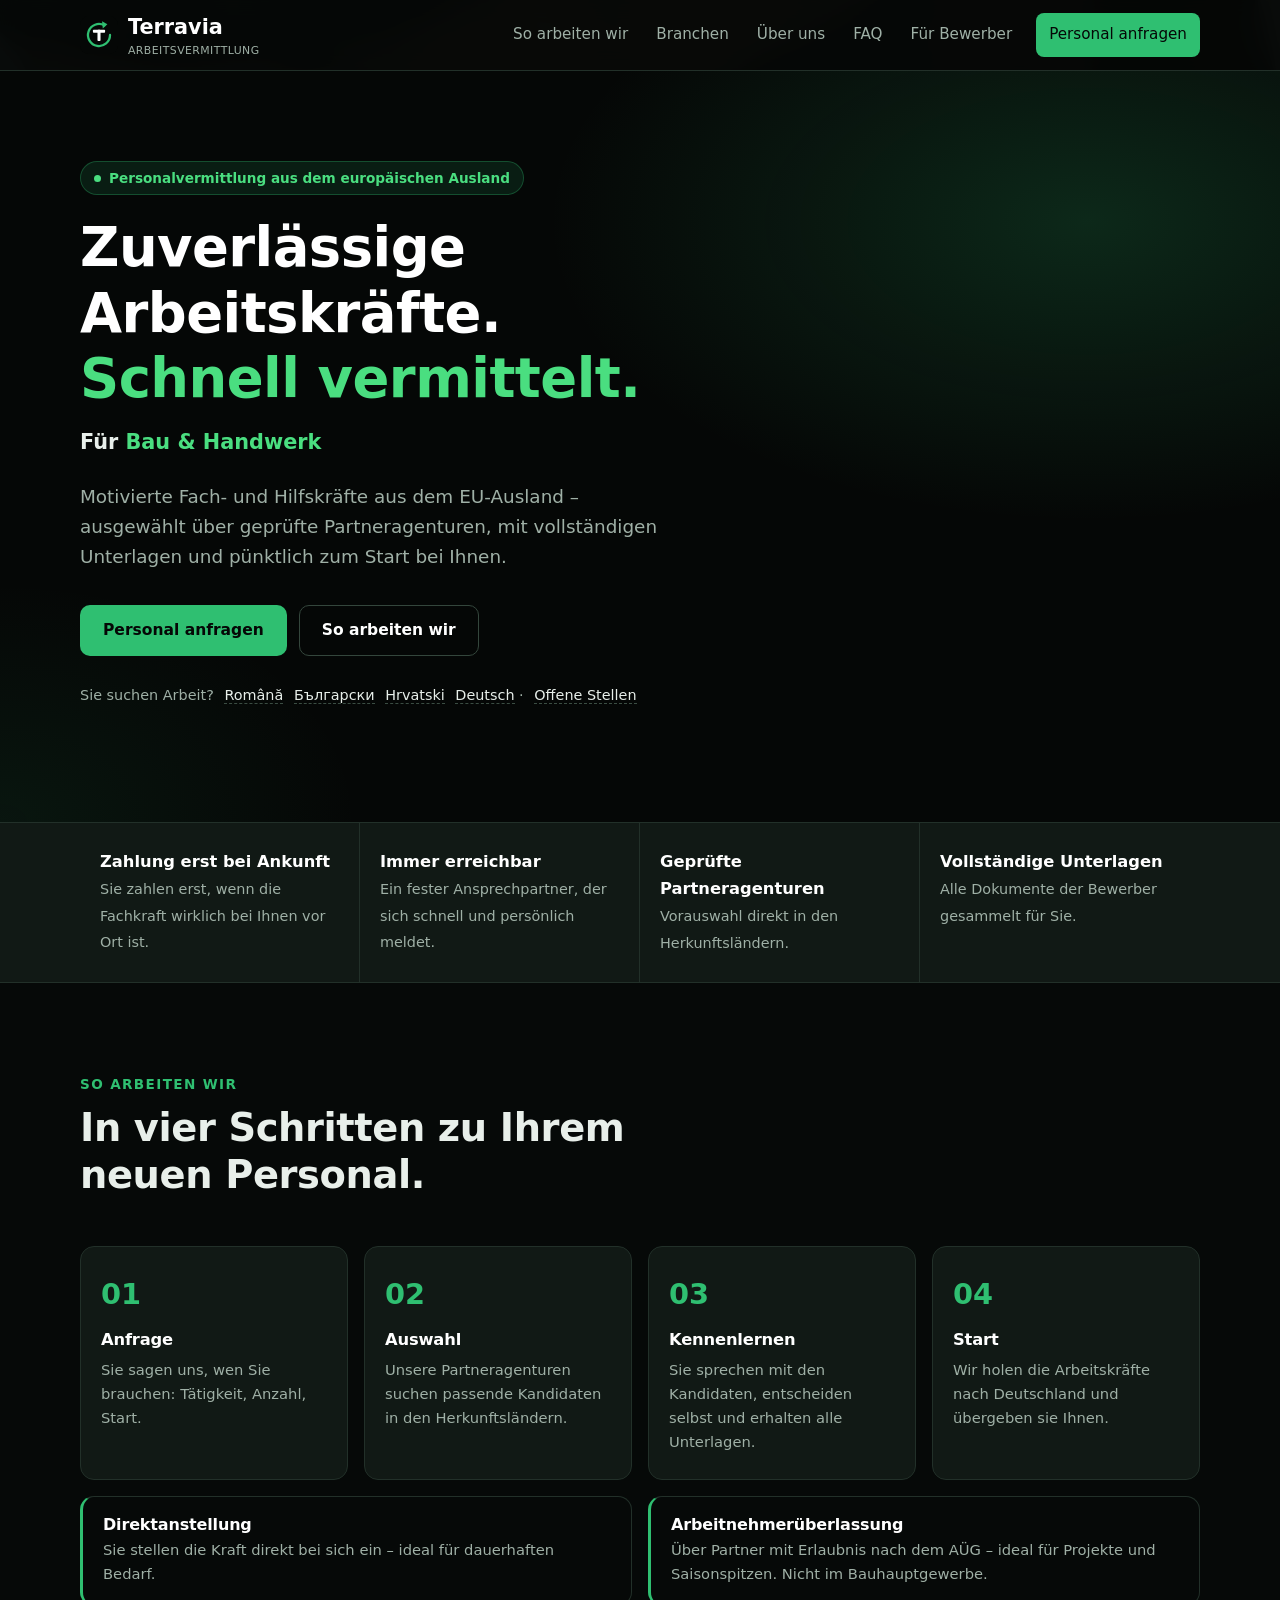
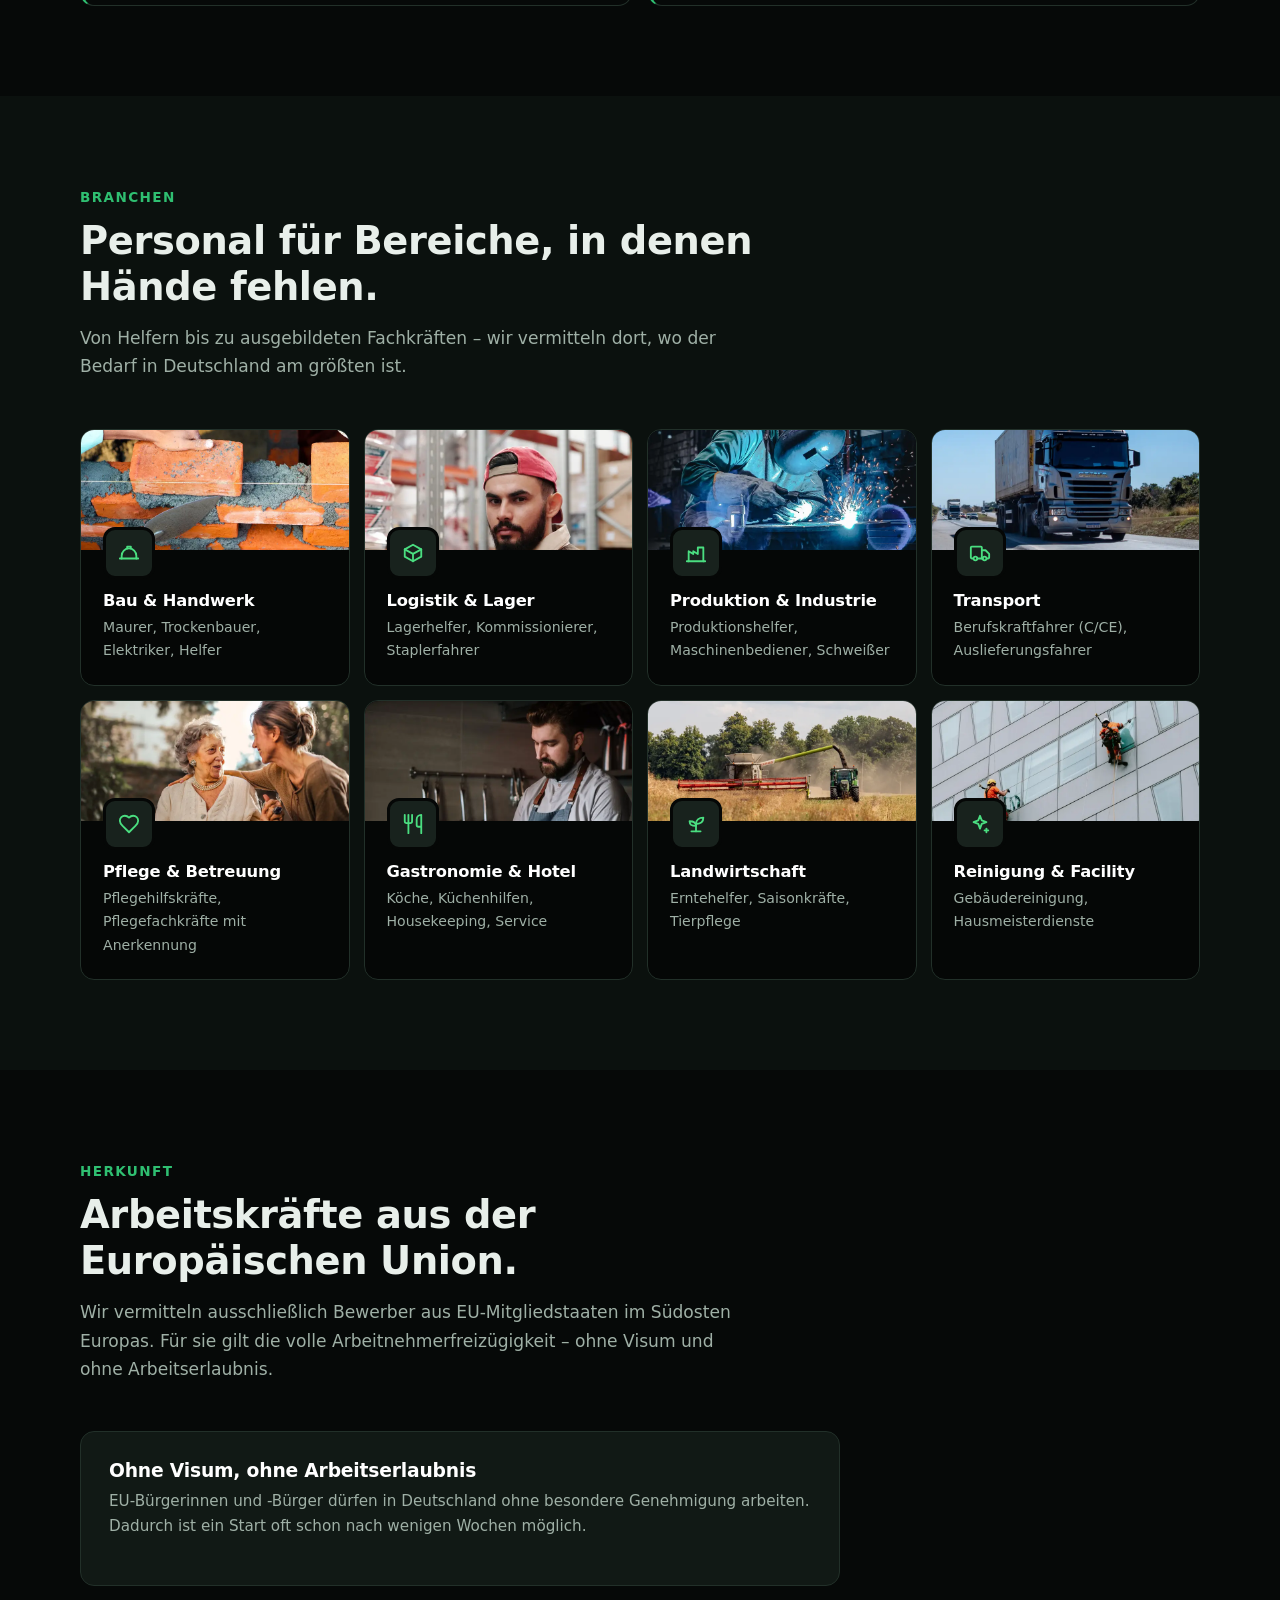
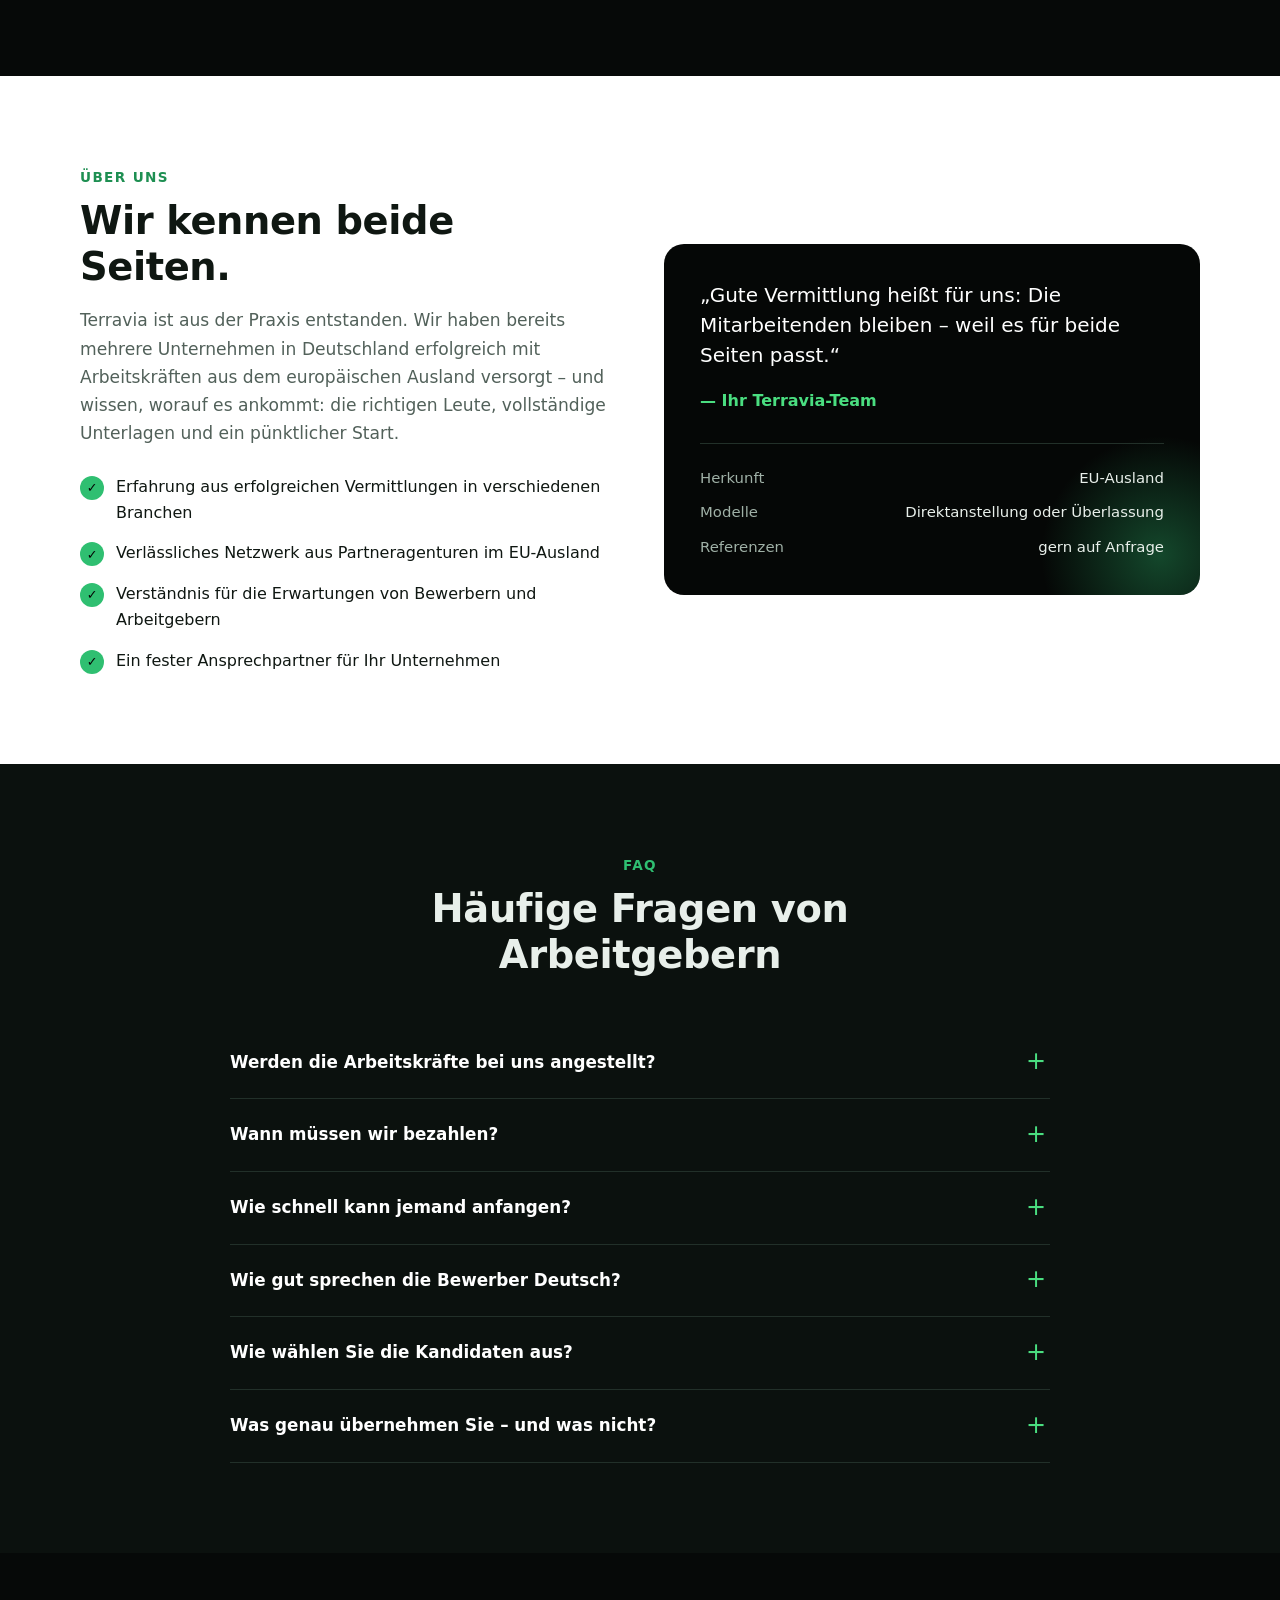
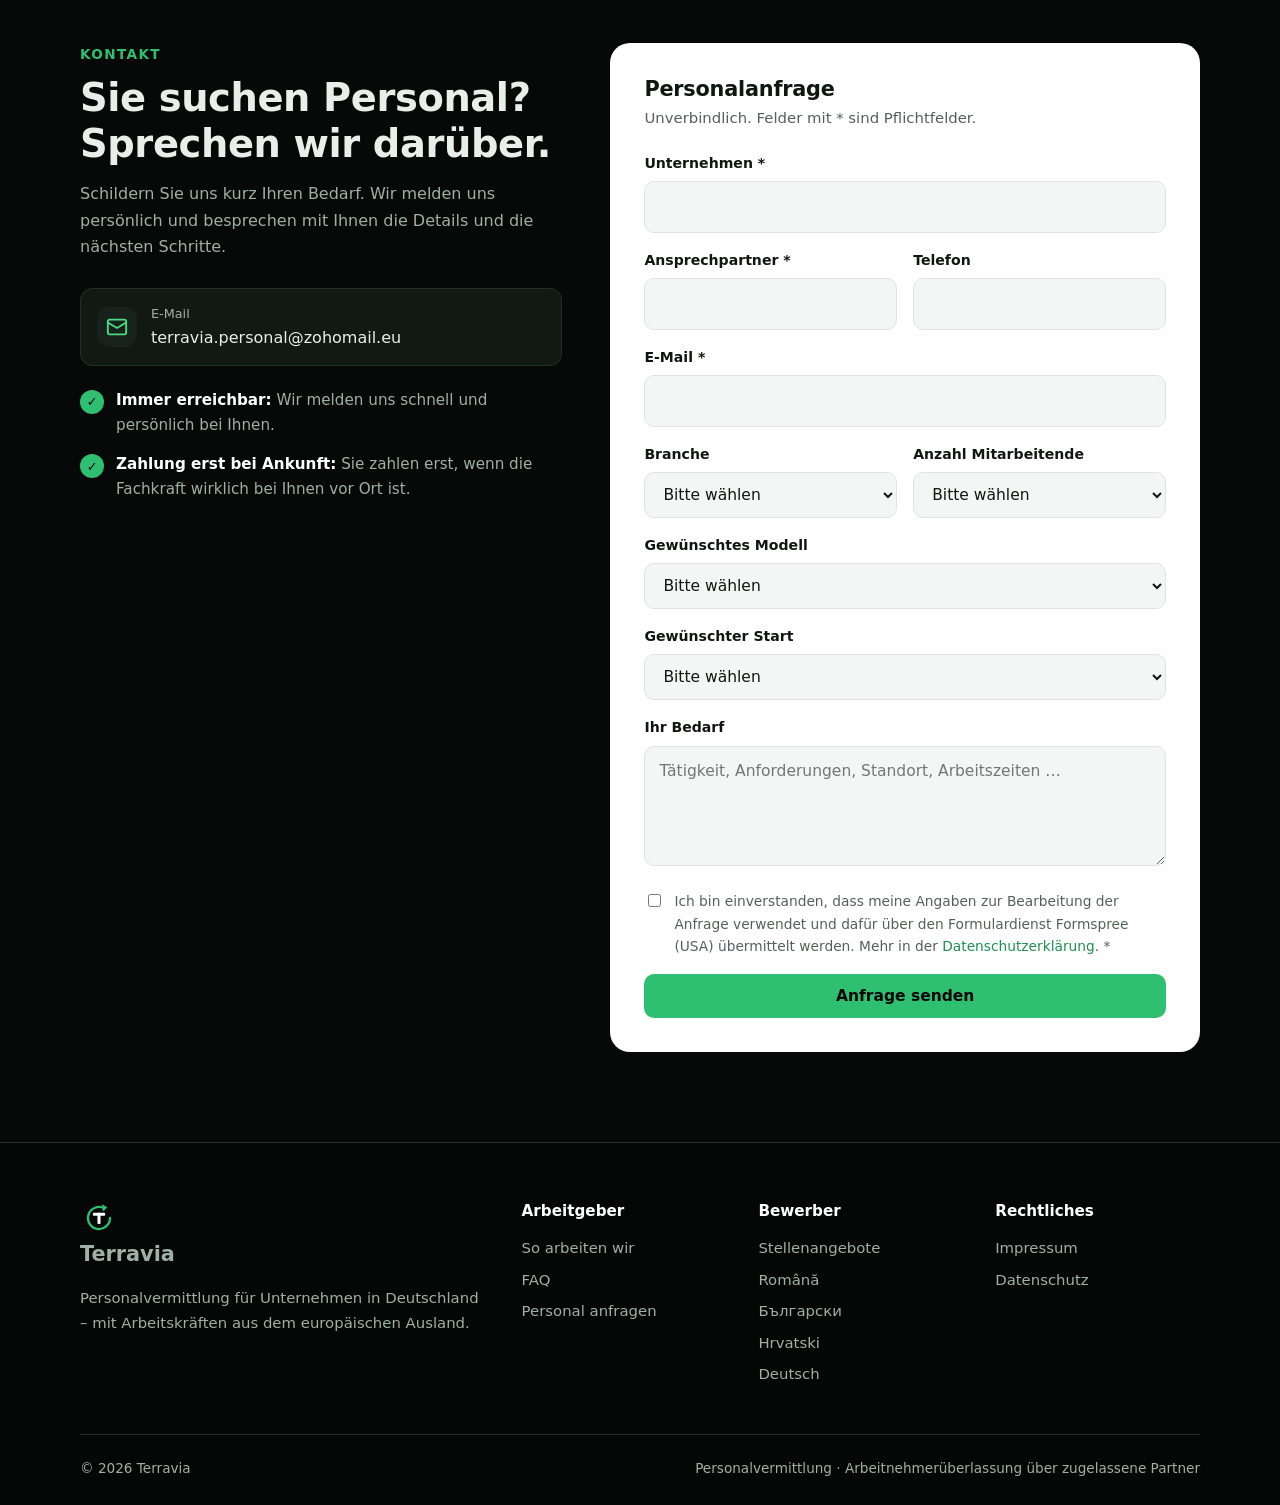
==== commit 76a4a464: "Website dynamischer: Abschnitte blenden beim Scrollen ein, wechselnde Branche im Startbereich, Forts" ====
--- a/index.html
+++ b/index.html
@@ -48,6 +48,7 @@
         <div>
           <span class="eyebrow">Personalvermittlung aus dem europäischen Ausland</span>
           <h1>Zuverlässige Arbeitskräfte.<br><em>Schnell vermittelt.</em></h1>
+          <p class="hero-rotator" aria-hidden="true">Für <span class="rotator" data-words="Bau &amp; Handwerk|Logistik &amp; Lager|Produktion &amp; Industrie|Transport|Pflege &amp; Betreuung|Gastronomie &amp; Hotel|Landwirtschaft|Reinigung &amp; Facility">Bau &amp; Handwerk</span></p>
           <p class="lead">Motivierte Fach- und Hilfskräfte aus dem EU-Ausland – ausgewählt über geprüfte Partneragenturen, mit vollständigen Unterlagen und pünktlich zum Start bei Ihnen.</p>
           <div class="hero-actions">
             <a href="#kontakt" class="btn btn-green">Personal anfragen</a>
--- a/assets/css/style.css
+++ b/assets/css/style.css
@@ -391,6 +391,40 @@
 .contact-promises strong { color: var(--white); }
 @media (prefers-reduced-motion: reduce) { .scroll-bg-img { transition: none; } }
 
+/* ---------- Dynamik: Einblenden, Kopfzeile, Fortschritt, Hover ---------- */
+.reveal { opacity: 0; transform: translateY(28px); }
+.reveal.in {
+  opacity: 1; transform: none;
+  transition: opacity 0.6s ease, transform 0.7s cubic-bezier(0.2, 0.8, 0.2, 1);
+  transition-delay: var(--delay, 0s);
+}
+.site-header { transition: background 0.25s, box-shadow 0.25s; }
+.site-header.scrolled { background: rgba(5, 7, 6, 0.97); box-shadow: 0 8px 24px rgba(0, 0, 0, 0.35); }
+.scroll-progress {
+  position: fixed; top: 0; left: 0; right: 0; height: 3px; z-index: 60;
+  background: linear-gradient(90deg, var(--green-dark), var(--green-bright));
+  transform-origin: 0 50%; transform: scaleX(0); pointer-events: none;
+}
+.hero-rotator { margin: -6px 0 22px; font-size: clamp(1.05rem, 2vw, 1.3rem); font-weight: 700; color: var(--text-light); }
+.rotator { display: inline-block; color: var(--green-bright); transition: opacity 0.35s, transform 0.35s; }
+.rotator.out { opacity: 0; transform: translateY(-10px); }
+.step, .model, .country-group, .benefit, .service, .job, .contact-line, .btn { will-change: auto; }
+.step, .model, .country-group, .benefit { transition: transform 0.2s ease, border-color 0.2s ease, box-shadow 0.2s ease; }
+.reveal.in.step, .reveal.in.model, .reveal.in.country-group, .reveal.in.benefit { transition: opacity 0.6s ease, transform 0.7s cubic-bezier(0.2, 0.8, 0.2, 1), border-color 0.2s; }
+.step:hover, .model:hover, .country-group:hover, .benefit:hover,
+.reveal.in.step:hover, .reveal.in.model:hover, .reveal.in.country-group:hover, .reveal.in.benefit:hover {
+  transform: translateY(-4px); border-color: var(--green); transition-delay: 0s;
+}
+.fly .sector.in:hover { transform: translateY(-4px); border-color: var(--green); transition-delay: 0s; }
+.sector-img { transition: transform 0.5s ease; }
+.sector:hover .sector-img { transform: scale(1.05); }
+.btn-green { box-shadow: 0 0 0 0 rgba(47, 191, 113, 0.5); }
+.btn-green:hover { box-shadow: 0 6px 18px rgba(47, 191, 113, 0.35); }
+@media (prefers-reduced-motion: reduce) {
+  .reveal { opacity: 1; transform: none; }
+  .rotator, .sector-img, .step, .model, .country-group, .benefit { transition: none; }
+}
+
 /* ---------- Footer ---------- */
 .site-footer { background: var(--black); border-top: 1px solid var(--line-dark); padding: 56px 0 26px; font-size: 0.93rem; color: var(--muted-light); }
 .footer-grid { display: grid; grid-template-columns: 2fr 1fr 1fr 1fr; gap: 32px; }
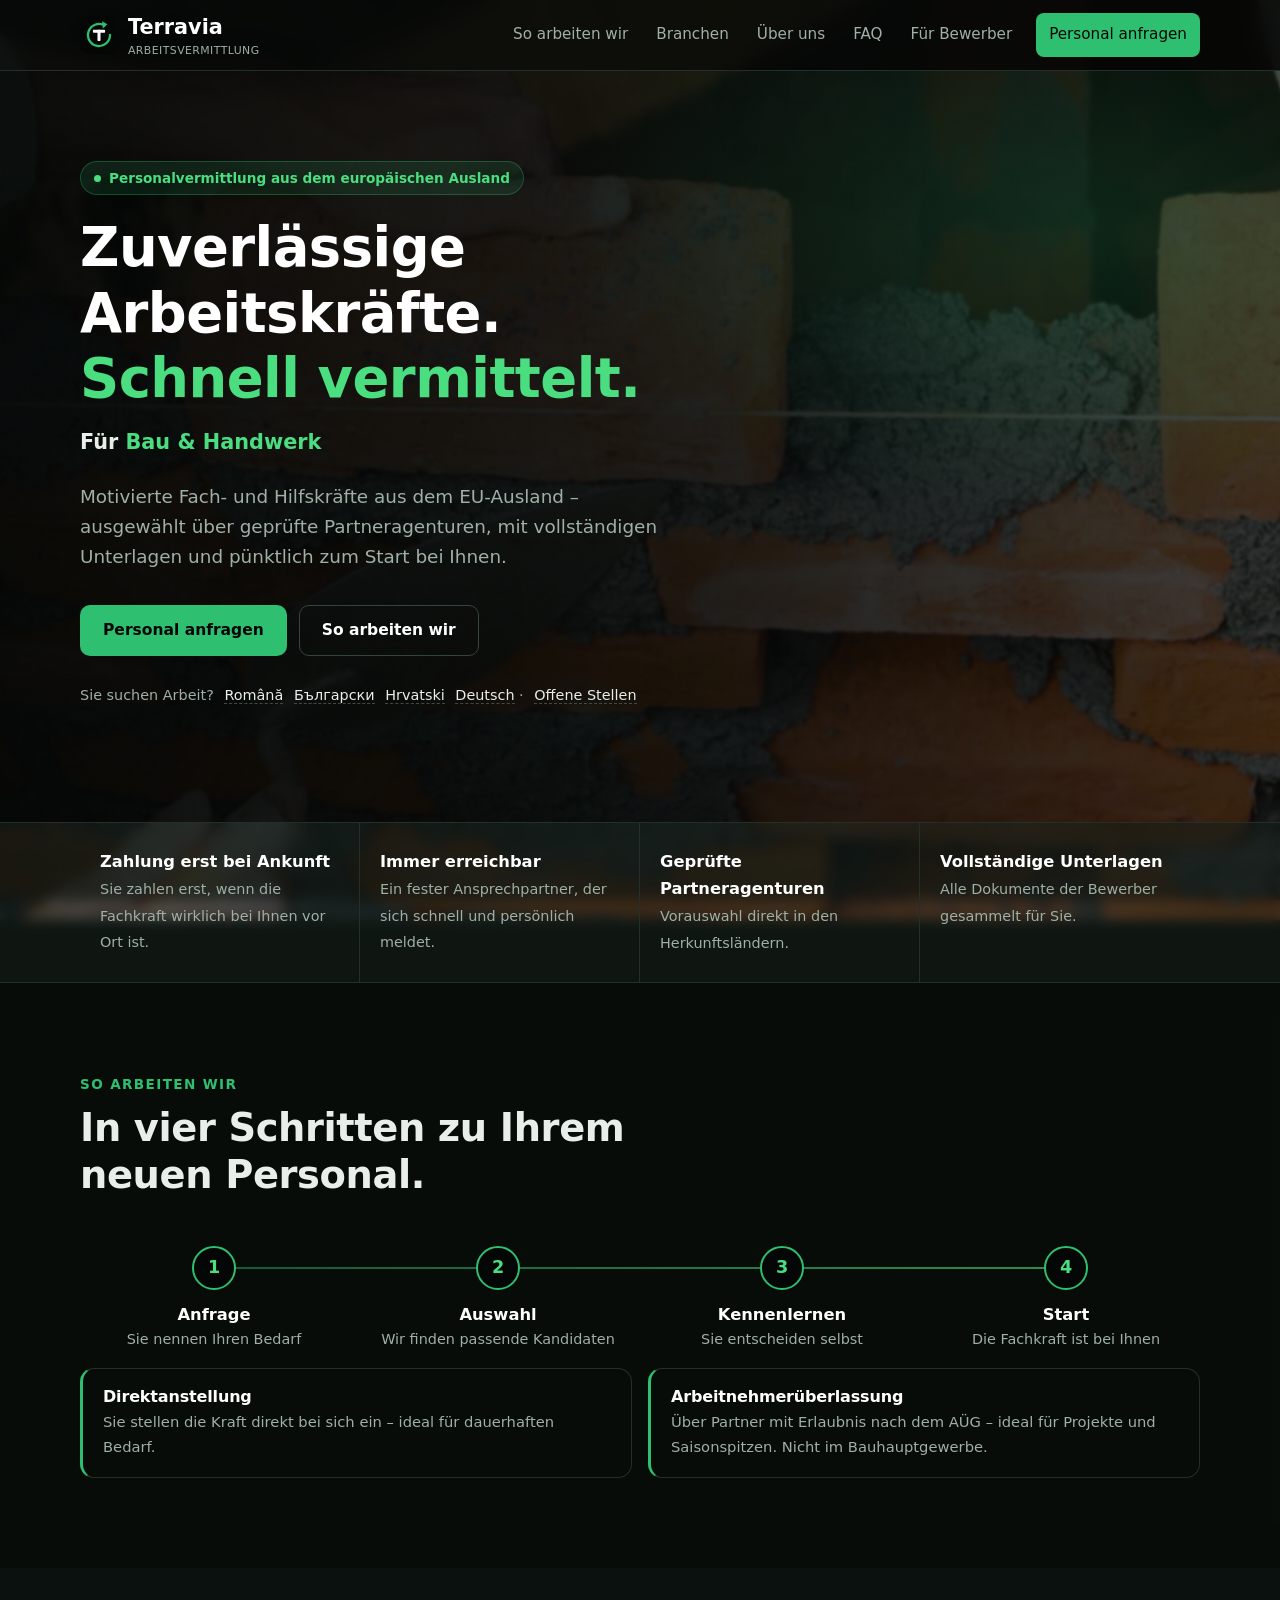
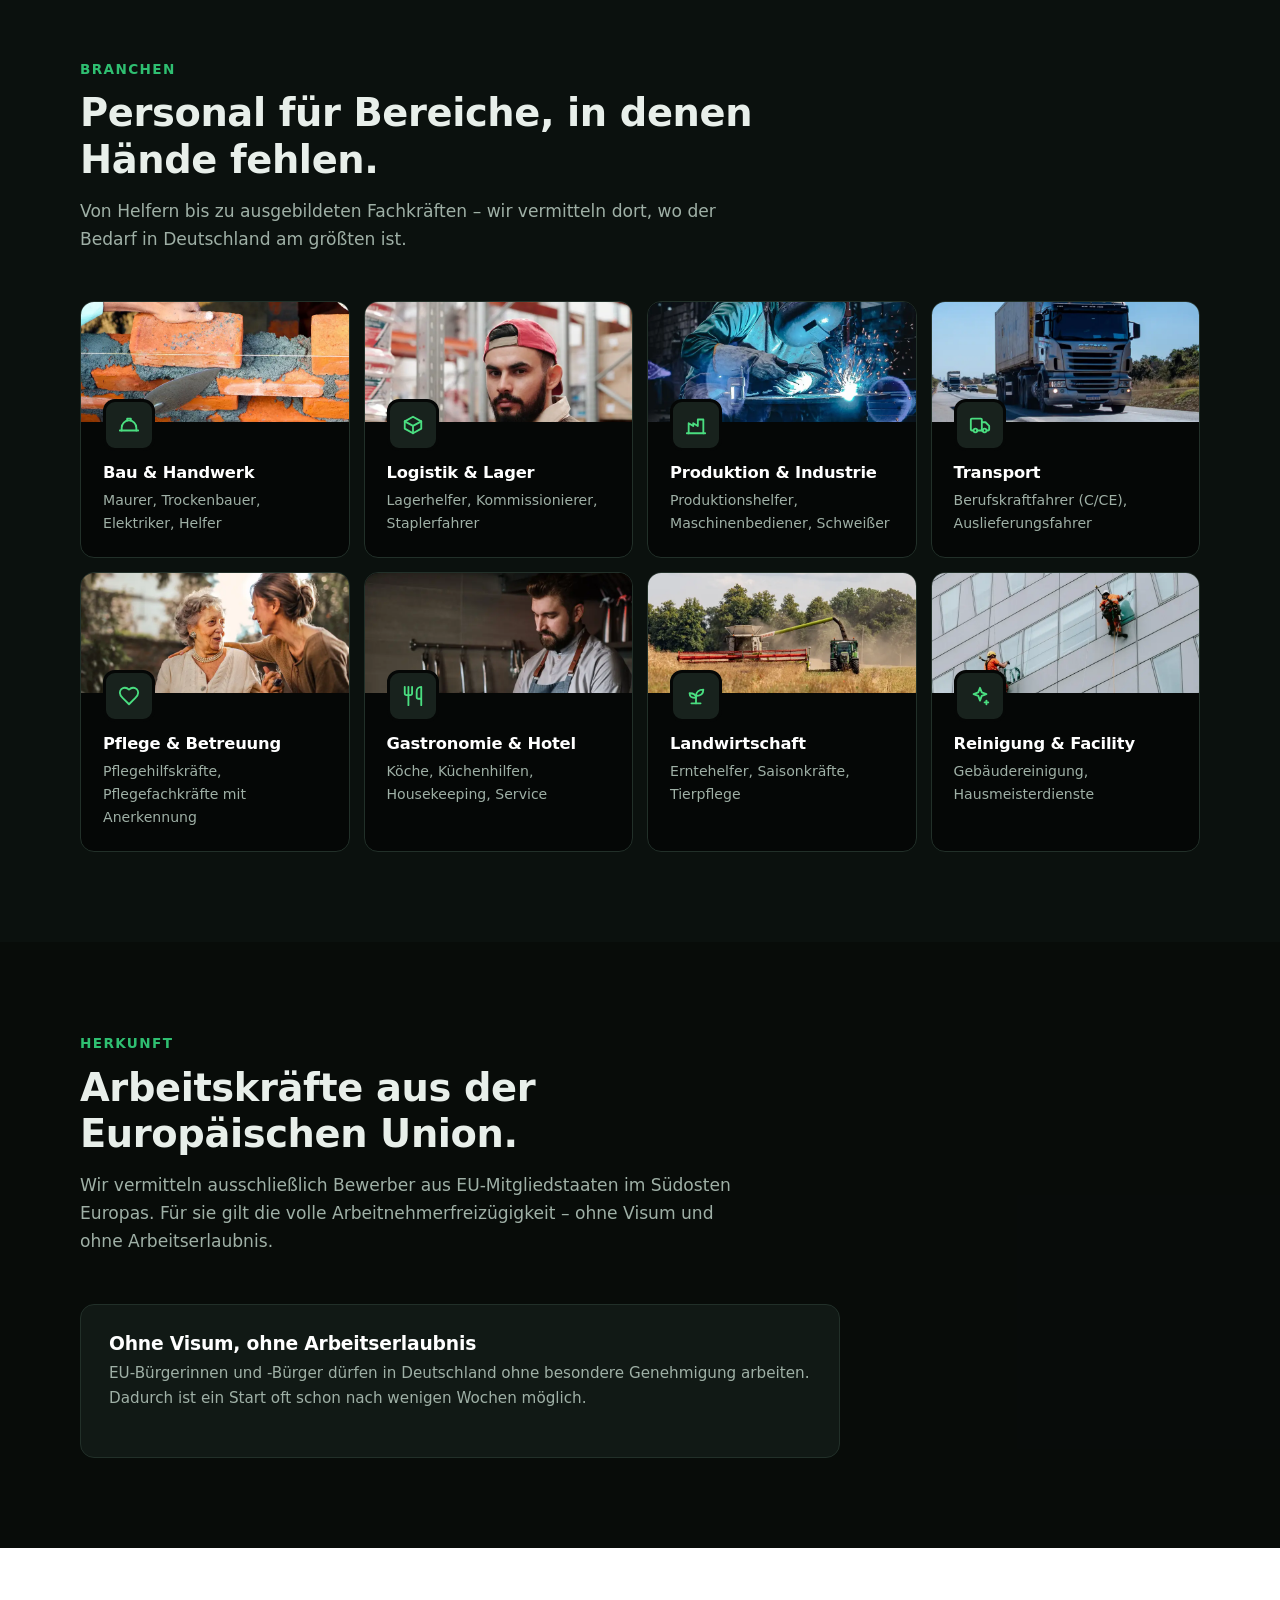
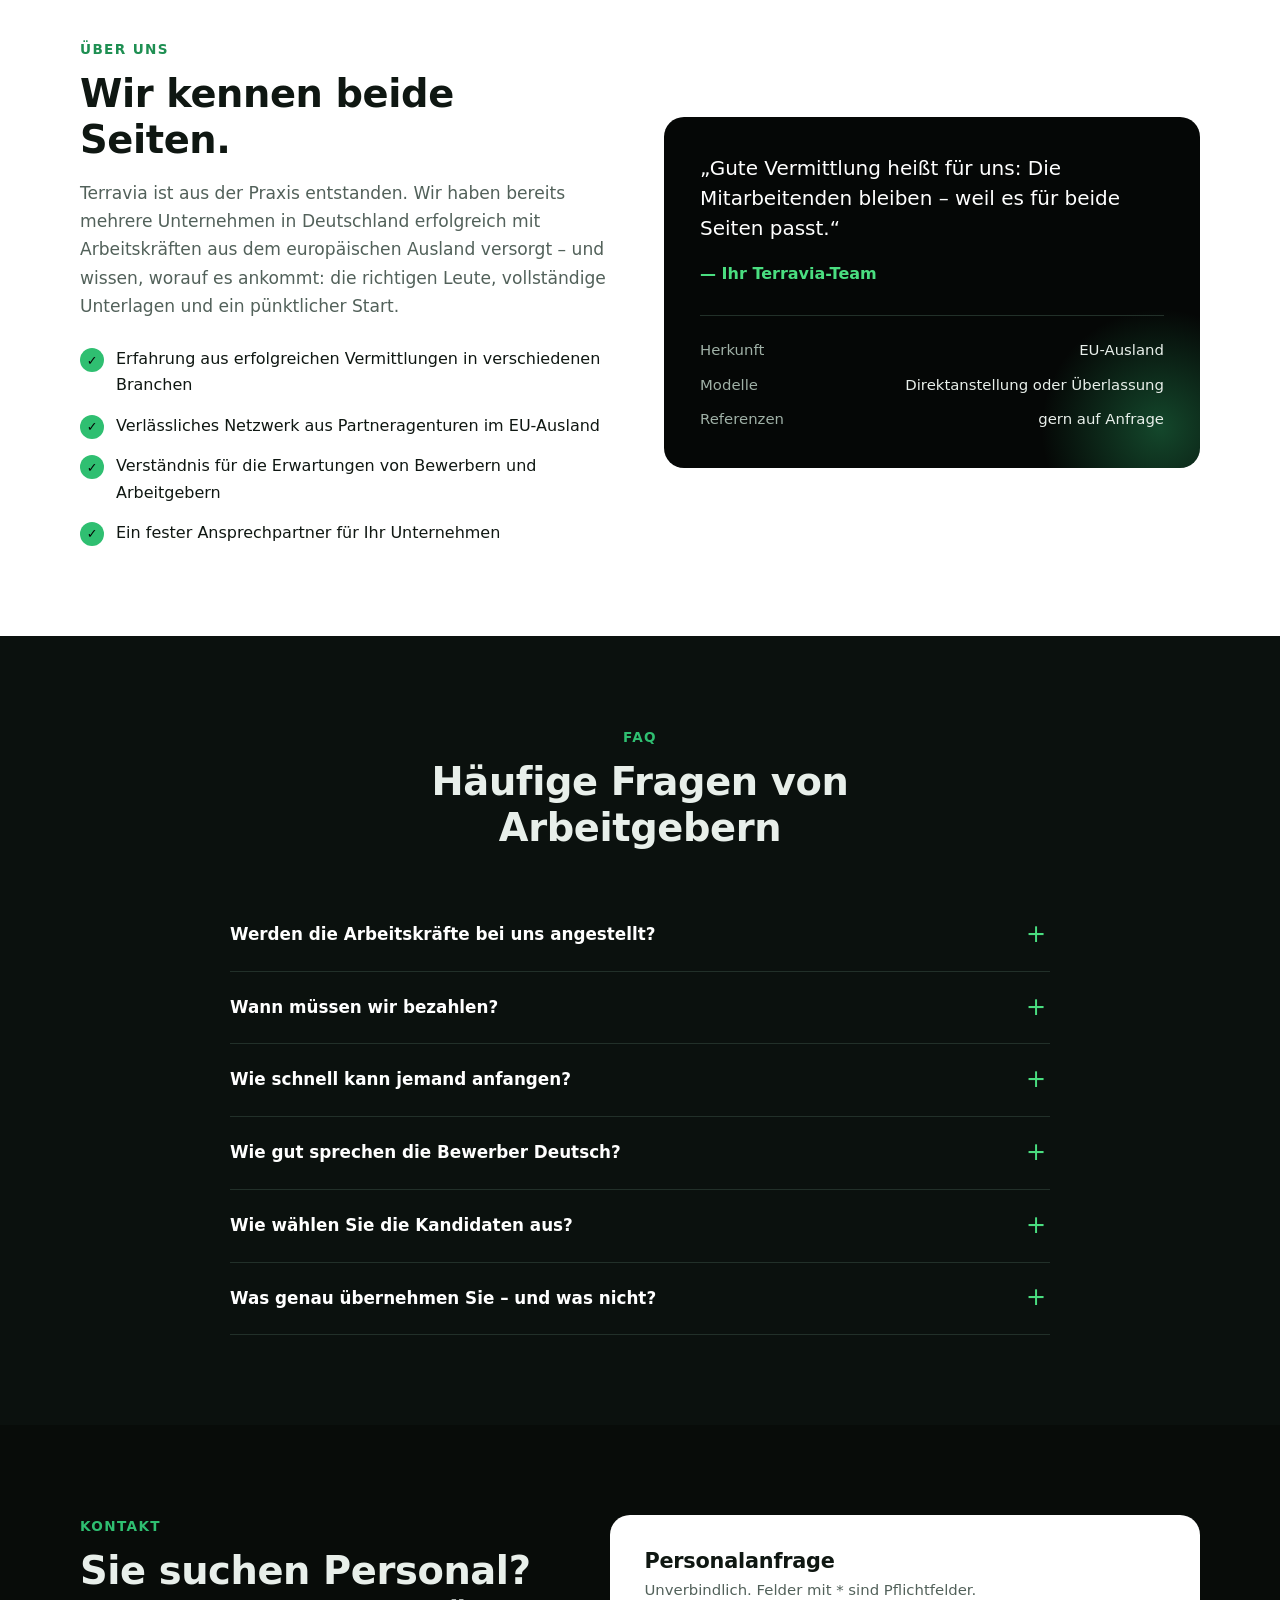
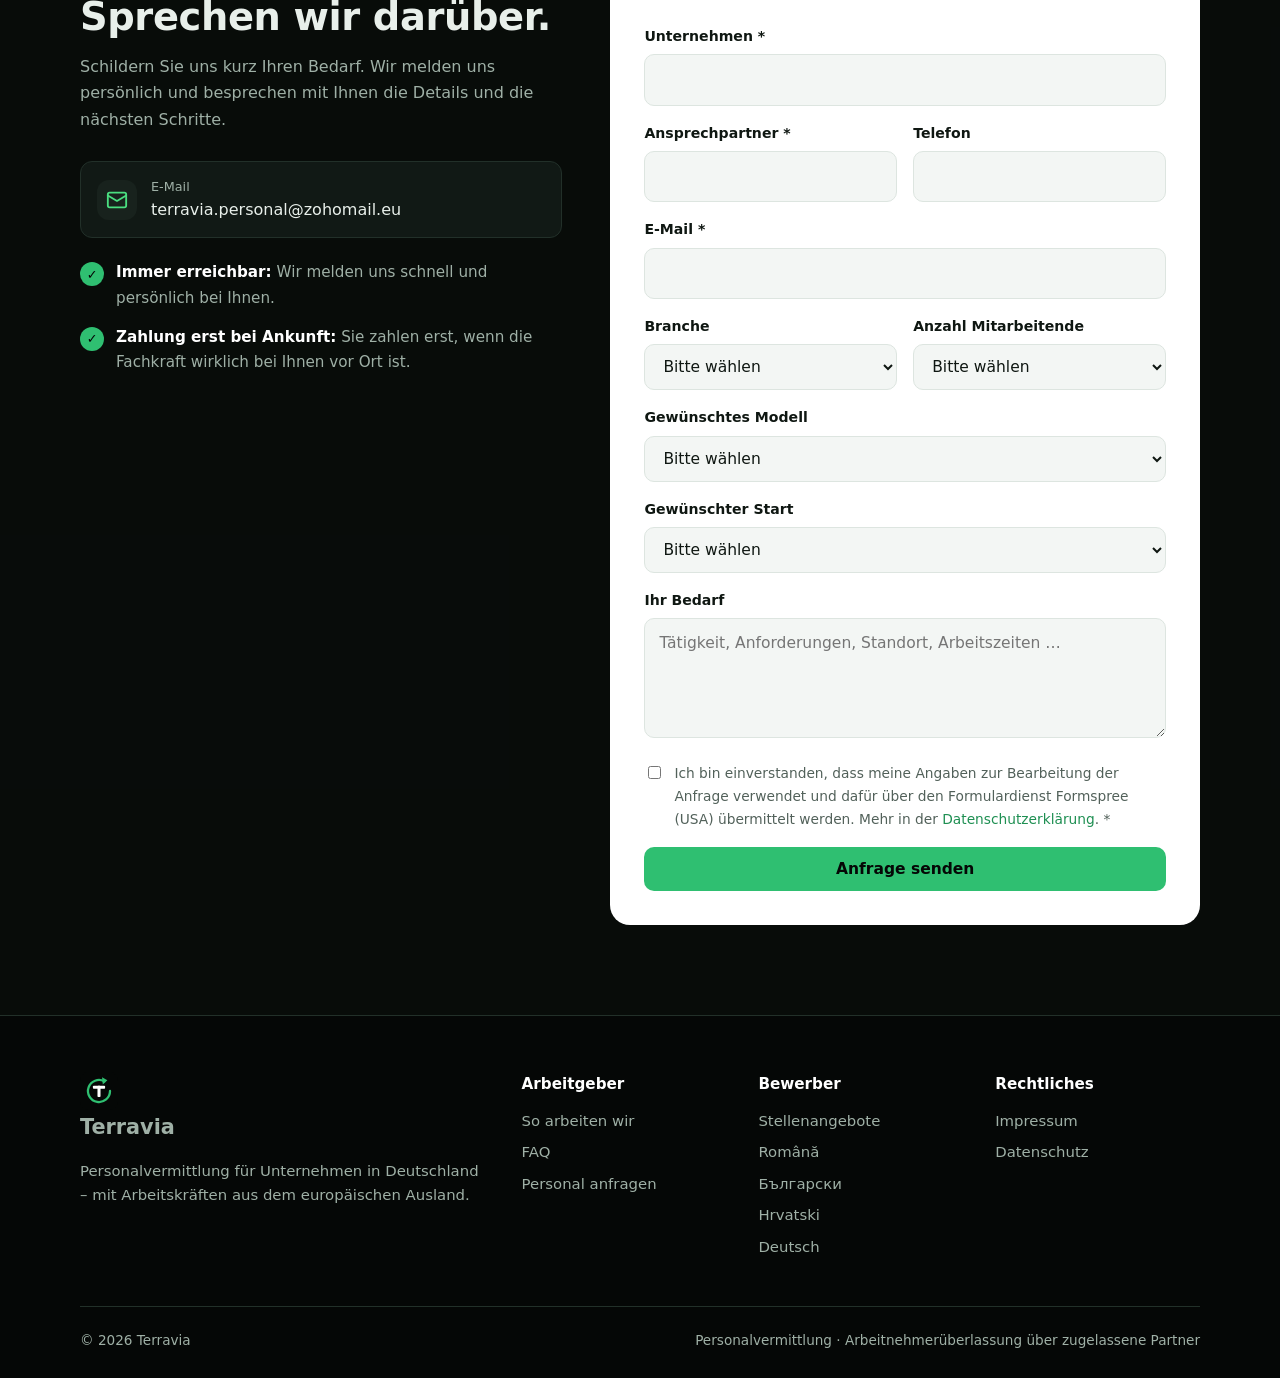
==== commit 4519b087: "Ablauf als kompakte Schrittlinie, Leiste fliegt abwechselnd von links und rechts ein, Hintergrundbil" ====
--- a/index.html
+++ b/index.html
@@ -83,12 +83,12 @@
           <div class="kicker">So arbeiten wir</div>
           <h2>In vier Schritten zu Ihrem neuen Personal.</h2>
         </div>
-        <div class="steps steps-4">
-          <div class="step"><h3>Anfrage</h3><p>Sie sagen uns, wen Sie brauchen: Tätigkeit, Anzahl, Start.</p></div>
-          <div class="step"><h3>Auswahl</h3><p>Unsere Partneragenturen suchen passende Kandidaten in den Herkunftsländern.</p></div>
-          <div class="step"><h3>Kennenlernen</h3><p>Sie sprechen mit den Kandidaten, entscheiden selbst und erhalten alle Unterlagen.</p></div>
-          <div class="step"><h3>Start</h3><p>Wir holen die Arbeitskräfte nach Deutschland und übergeben sie Ihnen.</p></div>
-        </div>
+        <ol class="steps-line">
+          <li><span class="num">1</span><strong>Anfrage</strong><span>Sie nennen Ihren Bedarf</span></li>
+          <li><span class="num">2</span><strong>Auswahl</strong><span>Wir finden passende Kandidaten</span></li>
+          <li><span class="num">3</span><strong>Kennenlernen</strong><span>Sie entscheiden selbst</span></li>
+          <li><span class="num">4</span><strong>Start</strong><span>Die Fachkraft ist bei Ihnen</span></li>
+        </ol>
 
         <div class="models" id="modelle">
           <div class="model">
--- a/assets/css/style.css
+++ b/assets/css/style.css
@@ -122,7 +122,7 @@
 @media (prefers-reduced-motion: reduce) { html { scroll-behavior: auto; } }
 
 /* ---------- Trust bar ---------- */
-.trust { background: var(--dark-2); border-top: 1px solid var(--line-dark); border-bottom: 1px solid var(--line-dark); }
+.trust { overflow-x: clip; background: var(--dark-2); border-top: 1px solid var(--line-dark); border-bottom: 1px solid var(--line-dark); }
 .trust .container { display: grid; grid-template-columns: repeat(4, 1fr); }
 .trust-item { padding: 26px 20px; border-right: 1px solid var(--line-dark); }
 .trust-item:last-child { border-right: none; }
@@ -384,8 +384,7 @@
   opacity: 0; transition: opacity 1.2s ease; filter: grayscale(0.35) blur(2px);
 }
 .scroll-bg-img.on { opacity: 1; }
-.scroll-bg::after { content: ""; position: absolute; inset: 0; background: rgba(5, 7, 6, 0.84); }
-.has-scroll-bg .section-black { background: rgba(5, 7, 6, 0.7); }
+.scroll-bg::after { content: ""; position: absolute; inset: 0; }
 .contact-promises { margin-top: 22px; }
 .contact-promises li { color: var(--muted-light); font-size: 0.95rem; }
 .contact-promises strong { color: var(--white); }
@@ -423,6 +422,45 @@
 @media (prefers-reduced-motion: reduce) {
   .reveal { opacity: 1; transform: none; }
   .rotator, .sector-img, .step, .model, .country-group, .benefit { transition: none; }
+}
+
+/* ---------- Ablauf als kompakte Linie ---------- */
+.steps-line { list-style: none; margin: 0; padding: 0; display: grid; grid-template-columns: repeat(4, 1fr); gap: 16px; position: relative; }
+.steps-line::before {
+  content: ""; position: absolute; left: 12.5%; right: 12.5%; top: 21px; height: 2px;
+  background: linear-gradient(90deg, var(--green-dark), var(--green-bright)); opacity: 0.6;
+}
+.steps-line li { position: relative; text-align: center; min-width: 0; }
+.steps-line .num {
+  display: grid; place-items: center; width: 44px; height: 44px; margin: 0 auto 12px; border-radius: 50%;
+  background: var(--black); border: 2px solid var(--green); color: var(--green-bright); font-weight: 800; font-size: 1.1rem;
+  position: relative; z-index: 1;
+}
+.steps-line strong { display: block; color: var(--white); font-size: 1.02rem; }
+.steps-line li > span:last-child { display: block; color: var(--muted-light); font-size: 0.9rem; }
+@media (max-width: 600px) {
+  .steps-line { grid-template-columns: 1fr; gap: 14px; }
+  .steps-line::before { left: 21px; right: auto; top: 22px; bottom: 22px; width: 2px; height: auto; background: linear-gradient(180deg, var(--green-dark), var(--green-bright)); }
+  .steps-line li { display: grid; grid-template-columns: 44px 1fr; column-gap: 14px; align-items: center; text-align: left; }
+  .steps-line .num { grid-row: span 2; margin: 0; }
+}
+
+/* Einflug von links/rechts */
+.reveal.reveal-x { transform: translateX(var(--rx, -60px)); }
+.reveal.reveal-x.in { transform: none; }
+
+/* Hintergrundbilder sichtbarer */
+.has-scroll-bg .hero {
+  background:
+    radial-gradient(900px 500px at 85% 20%, rgba(47, 191, 113, 0.18), transparent 60%),
+    linear-gradient(90deg, rgba(5, 7, 6, 0.92) 0%, rgba(5, 7, 6, 0.7) 55%, rgba(5, 7, 6, 0.35) 100%);
+}
+.has-scroll-bg .trust { background: rgba(17, 25, 21, 0.72); backdrop-filter: blur(6px); -webkit-backdrop-filter: blur(6px); }
+.has-scroll-bg .section-black { background: rgba(5, 7, 6, 0.45); }
+.scroll-bg::after { background: rgba(5, 7, 6, 0.62); }
+.scroll-bg-img { filter: grayscale(0.15) blur(1px); }
+@media (max-width: 880px) {
+  .has-scroll-bg .hero { background: linear-gradient(180deg, rgba(5, 7, 6, 0.85), rgba(5, 7, 6, 0.7)); }
 }
 
 /* ---------- Footer ---------- */
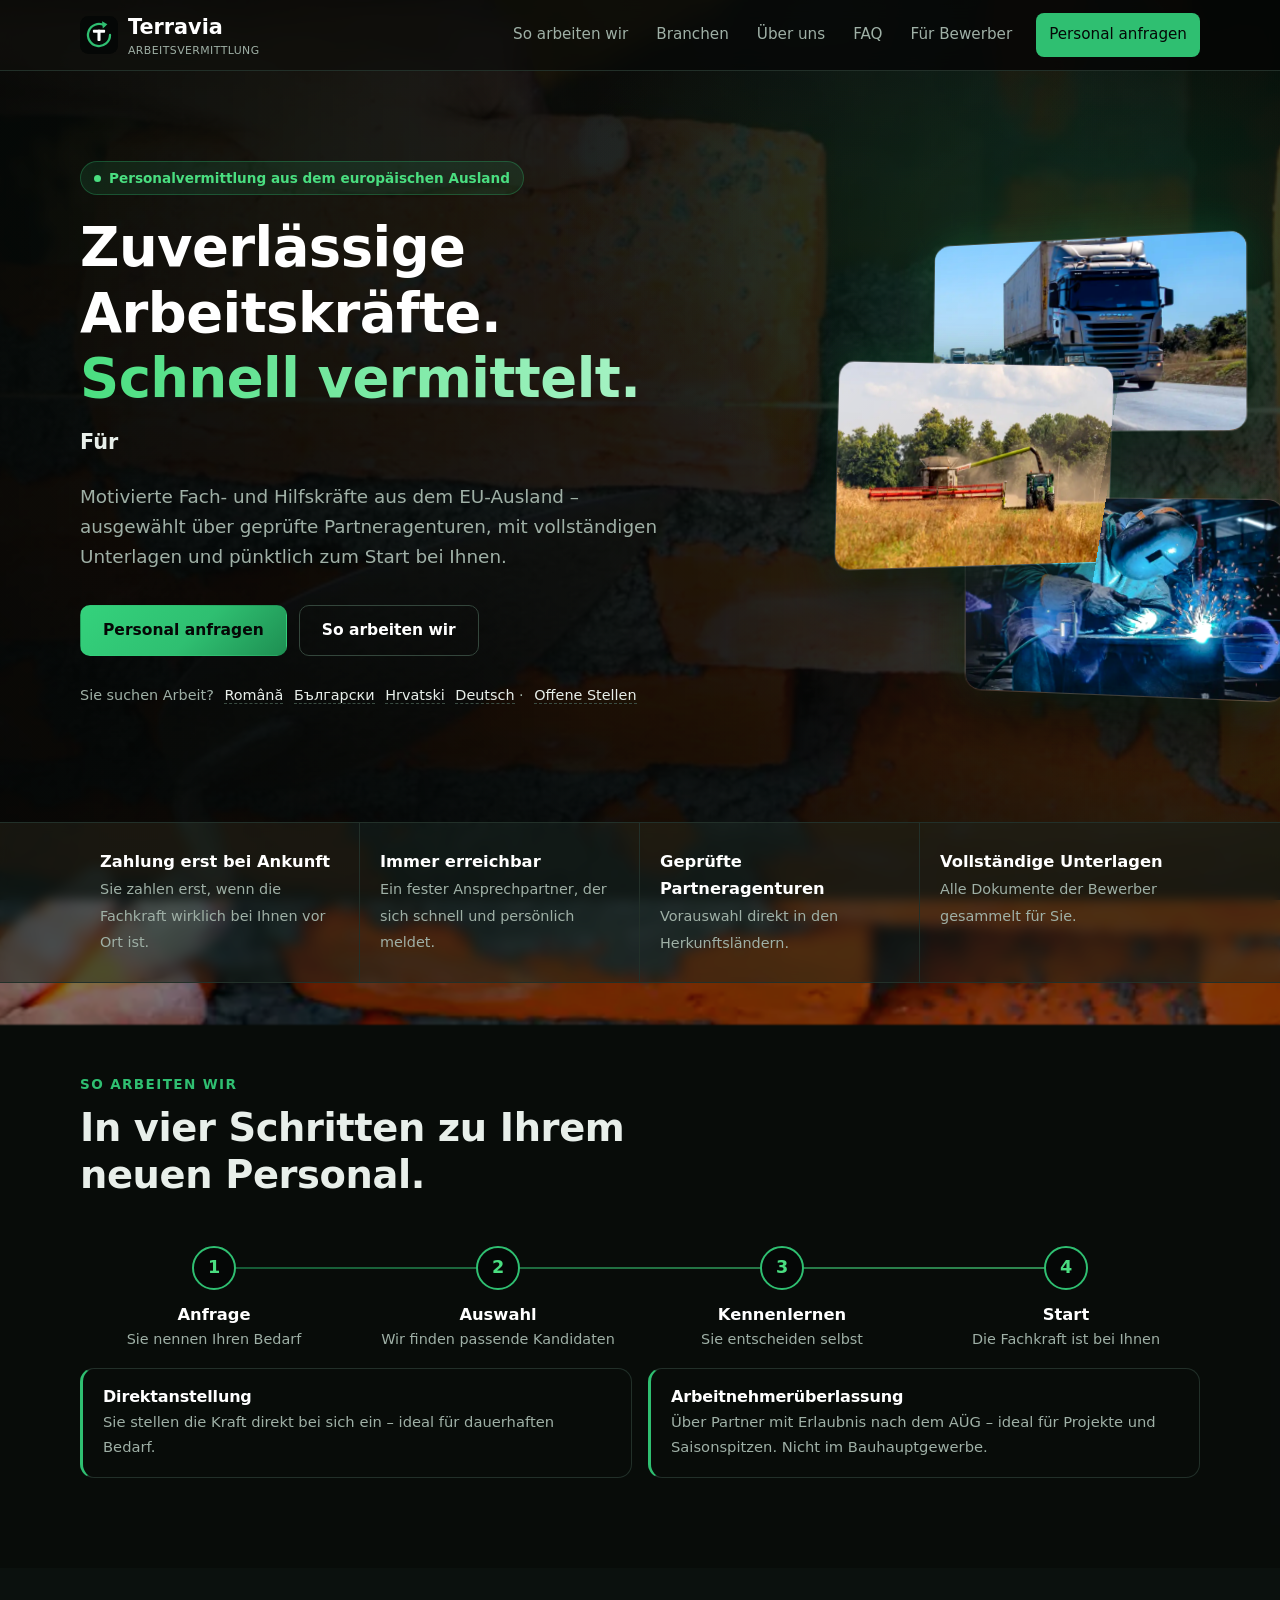
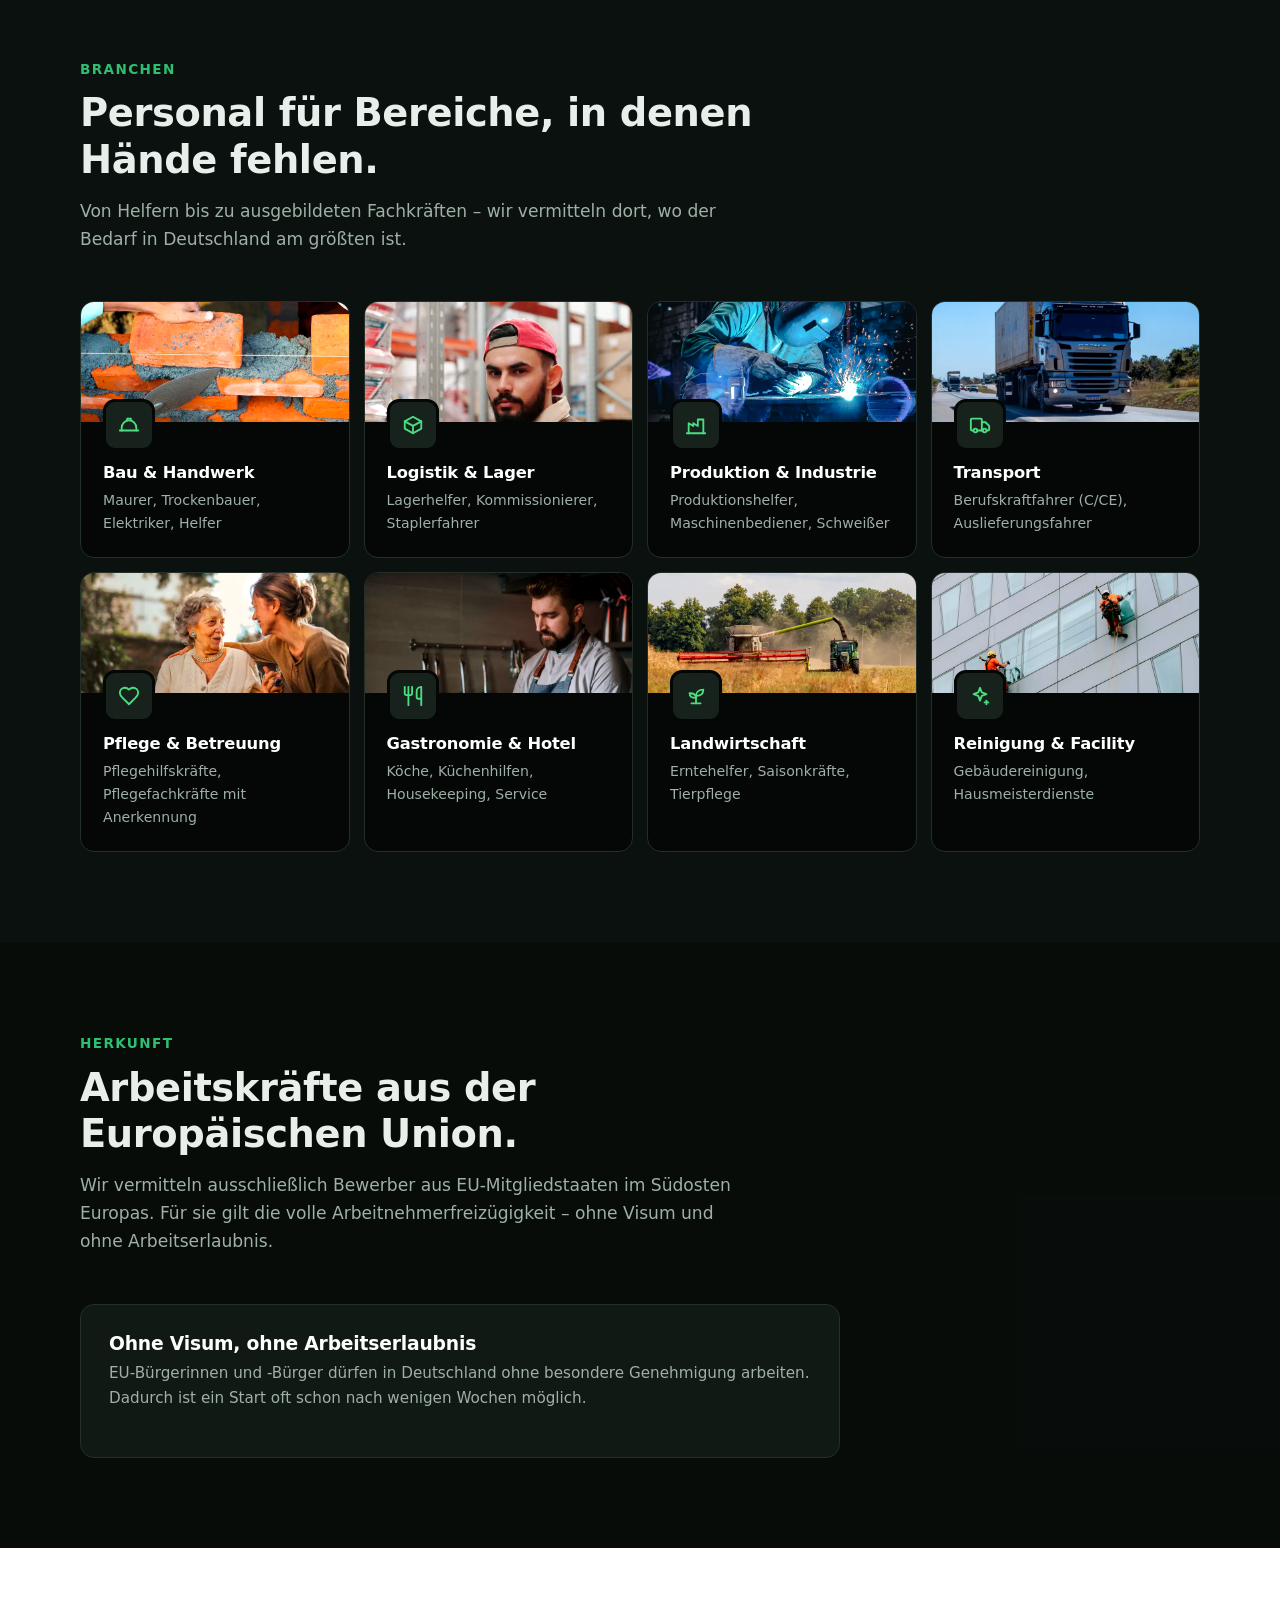
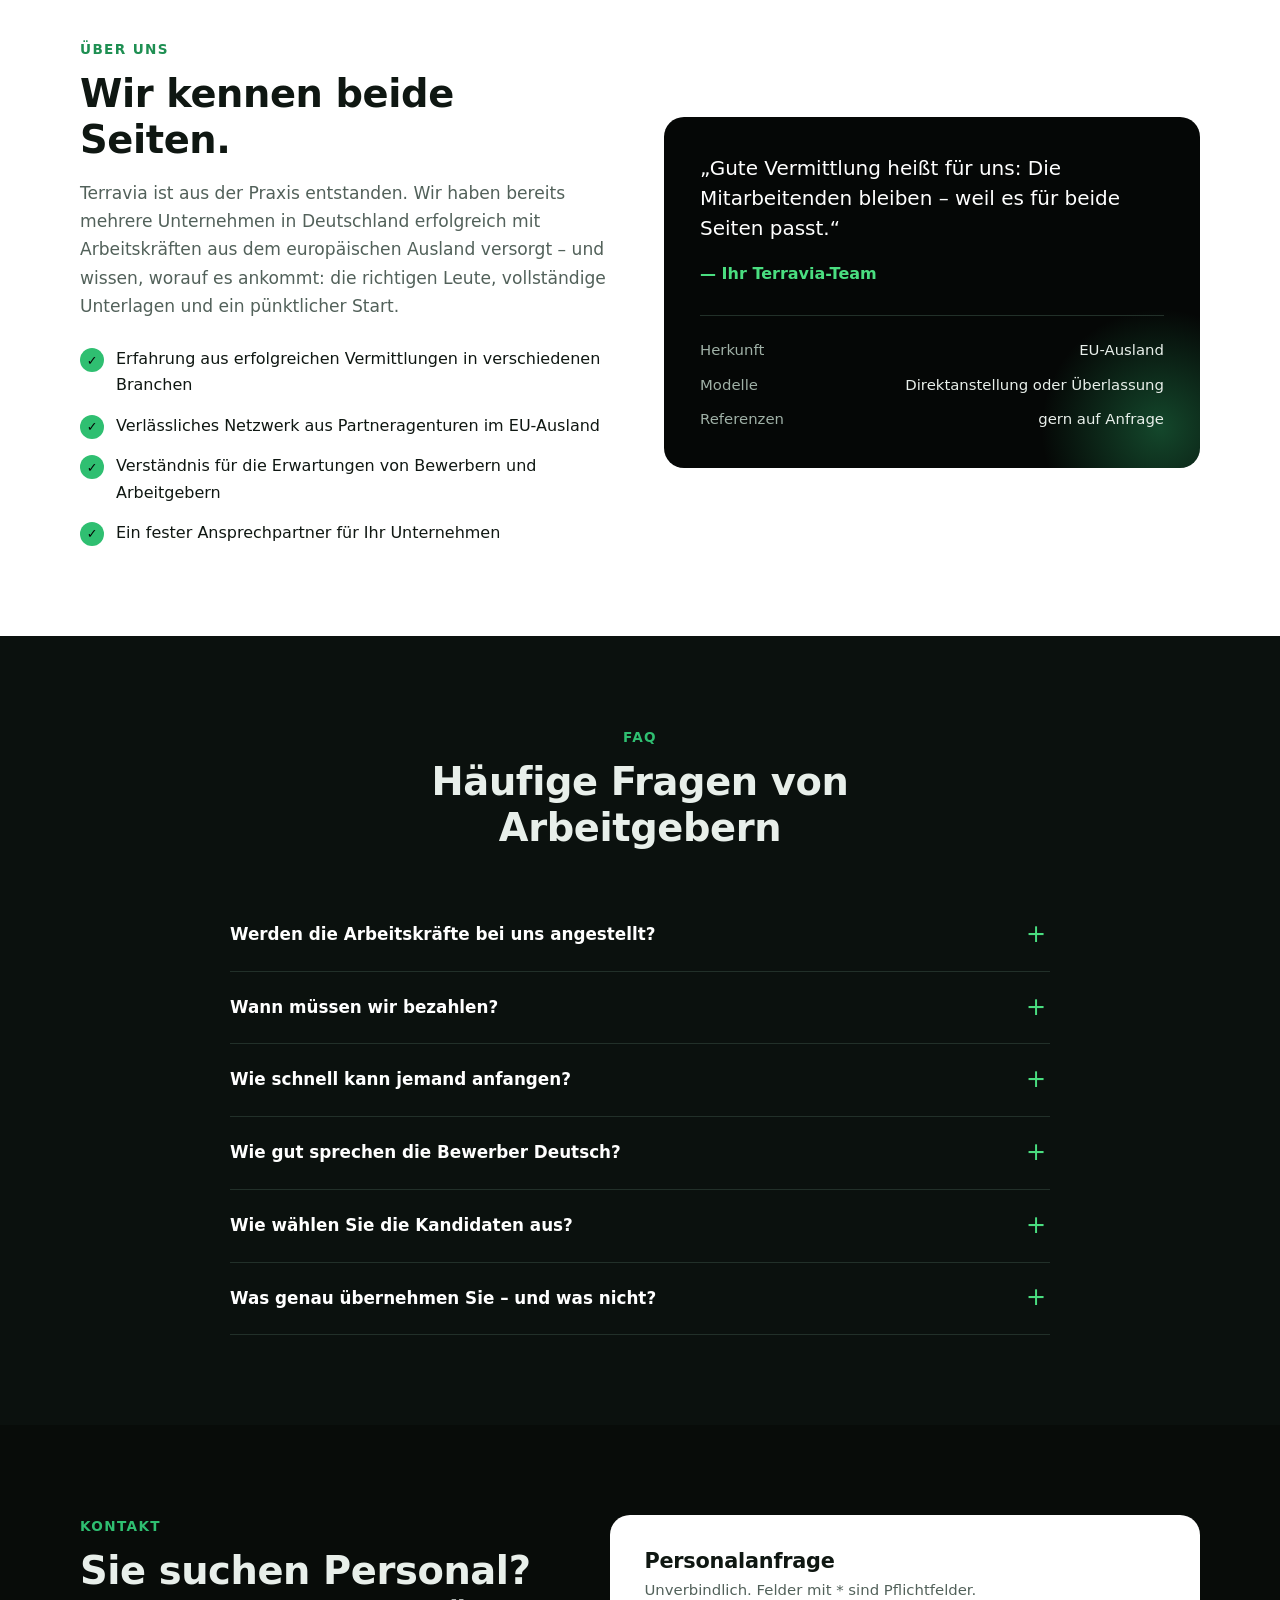
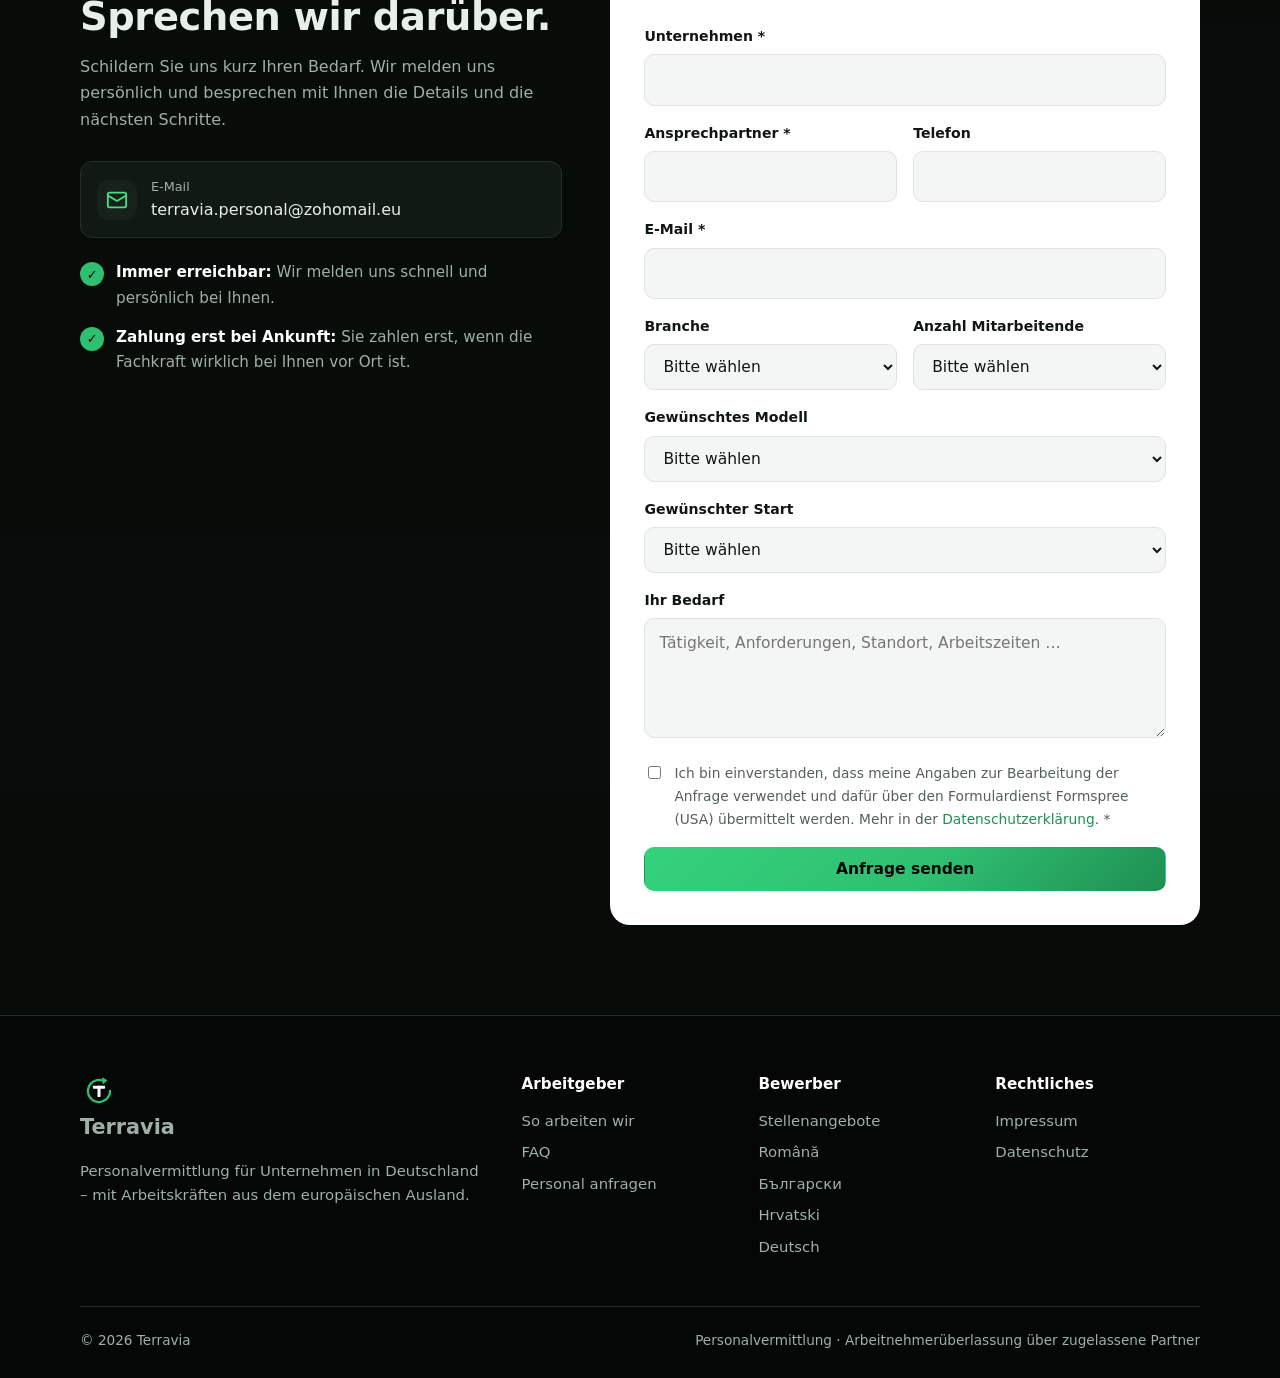
==== commit 69f092a9: "High-End-Optik: 3D-Bildschirme im Startbereich, Karten drehen sich von links/rechts ein, Hintergrund" ====
--- a/index.html
+++ b/index.html
@@ -20,6 +20,7 @@
     <div class="scroll-bg-img" data-bg="assets/img/branchen/gastro.webp"></div>
     <div class="scroll-bg-img" data-bg="assets/img/branchen/landwirtschaft.webp"></div>
     <div class="scroll-bg-img" data-bg="assets/img/branchen/reinigung.webp"></div>
+    <div class="scroll-bg-light"></div>
   </div>
   <a class="skip-link" href="#main">Zum Inhalt springen</a>
 
@@ -44,6 +45,11 @@
   <main id="main">
     <!-- ================= HERO ================= -->
     <section class="hero">
+      <div class="hero-screens" aria-hidden="true">
+        <div class="screen s1"><img src="assets/img/branchen/bau.webp" alt="" width="800" height="520"></div>
+        <div class="screen s2"><img src="assets/img/branchen/landwirtschaft.webp" alt="" width="800" height="520"></div>
+        <div class="screen s3"><img src="assets/img/branchen/produktion.webp" alt="" width="800" height="520"></div>
+      </div>
       <div class="container">
         <div>
           <span class="eyebrow">Personalvermittlung aus dem europäischen Ausland</span>
--- a/assets/css/style.css
+++ b/assets/css/style.css
@@ -529,3 +529,100 @@
   .lang-switch button { padding: 6px 7px; }
   .about-panel, .form-card { padding: 20px; }
 }
+
+/* =====================================================================
+ * High-End: 3D-Einflug, durchmischende Bilder, Licht und Farbe
+ * ===================================================================== */
+.section, .trust { overflow-x: clip; }
+
+/* Hintergrund: kräftige Farben, Bewegung, Lichter */
+.scroll-bg-img {
+  inset: -6%; transition: none; opacity: 0;
+  filter: saturate(1.3) contrast(1.08) brightness(0.9);
+  transform: scale(var(--s, 1.12)) translate3d(0, var(--y, 0px), 0);
+  will-change: opacity, transform;
+}
+.scroll-bg::after {
+  background:
+    radial-gradient(120% 90% at 50% 40%, transparent 35%, rgba(3, 5, 4, 0.75) 100%),
+    linear-gradient(180deg, rgba(5, 7, 6, 0.55), rgba(5, 7, 6, 0.6));
+}
+.scroll-bg-light {
+  position: absolute; inset: -20%; z-index: 1; mix-blend-mode: screen; opacity: 0.55;
+  background:
+    radial-gradient(35% 30% at 25% 30%, rgba(74, 222, 128, 0.35), transparent 70%),
+    radial-gradient(30% 28% at 78% 65%, rgba(255, 176, 72, 0.22), transparent 70%),
+    radial-gradient(25% 22% at 60% 15%, rgba(120, 200, 255, 0.16), transparent 70%);
+  animation: lights 18s ease-in-out infinite alternate;
+}
+@keyframes lights {
+  0% { transform: translate3d(-4%, -2%, 0) rotate(0deg); }
+  100% { transform: translate3d(5%, 4%, 0) rotate(8deg); }
+}
+
+/* Bildschirme im Startbereich */
+.hero { perspective: 1400px; }
+.hero .container { position: relative; z-index: 2; }
+.hero-screens { position: absolute; right: max(2vw, calc((100vw - var(--max)) / 2 - 40px)); top: 50%; width: 440px; height: 420px; transform: translateY(-50%); transform-style: preserve-3d; pointer-events: none; z-index: 1; }
+.screen {
+  position: absolute; width: 300px; aspect-ratio: 800 / 520; border-radius: 16px; overflow: hidden;
+  border: 1px solid rgba(255, 255, 255, 0.18);
+  box-shadow: 0 30px 60px rgba(0, 0, 0, 0.55), 0 0 40px rgba(47, 191, 113, 0.25);
+  transform-style: preserve-3d; opacity: 0;
+  animation: screen-in 1.2s cubic-bezier(0.16, 1, 0.3, 1) forwards;
+}
+.screen::after { content: ""; position: absolute; inset: 0; background: linear-gradient(135deg, rgba(255,255,255,0.18), transparent 40%); }
+.screen img { width: 100%; height: 100%; object-fit: cover; display: block; filter: saturate(1.25) contrast(1.05); }
+.screen img.screen-next { position: absolute; inset: 0; opacity: 0; transition: opacity 0.6s; }
+.screen img.screen-next.show { opacity: 1; }
+.screen.s1 { --end: translate3d(0, 0, 0) rotateY(-22deg) rotateX(4deg); --start: translate3d(260px, -40px, -200px) rotateY(-80deg); top: 0; left: 120px; animation-delay: 0.15s; }
+.screen.s2 { --end: translate3d(0, 0, 60px) rotateY(18deg) rotateX(-3deg); --start: translate3d(-260px, 20px, -200px) rotateY(80deg); top: 130px; left: 0; animation-delay: 0.35s; }
+.screen.s3 { --end: translate3d(0, 0, 20px) rotateY(-14deg) rotateX(2deg); --start: translate3d(260px, 60px, -200px) rotateY(-80deg); top: 260px; left: 150px; animation-delay: 0.55s; }
+.screen { transform: var(--end) translateY(var(--py, 0px)); }
+@keyframes screen-in {
+  from { opacity: 0; transform: var(--start); }
+  to { opacity: 1; transform: var(--end); }
+}
+.screen.done { animation: none; opacity: 1; transition: transform 0.2s linear; }
+@media (max-width: 1100px) { .hero-screens { display: none; } }
+
+/* 3D-Einflug: Karten drehen sich von links und rechts herein */
+.reveal.reveal-3d {
+  transform: perspective(1100px) translate3d(var(--rx, -140px), 20px, -60px) rotateY(var(--rr, 50deg));
+  transform-origin: var(--ro, left) center;
+}
+.reveal.reveal-3d.in {
+  transform: none;
+  transition: opacity 0.8s ease, transform 1s cubic-bezier(0.16, 1, 0.3, 1);
+  transition-delay: var(--delay, 0s);
+}
+.fly .sector { transform: perspective(1000px) translate3d(var(--fx, -120px), 30px, -80px) rotateY(var(--fr, 55deg)); transform-origin: var(--fo, left) center; }
+.fly .sector:nth-child(odd) { --fx: -120px; --fr: 55deg; --fo: left; }
+.fly .sector:nth-child(even) { --fx: 120px; --fr: -55deg; --fo: right; }
+.fly .sector.in { transition: opacity 0.8s ease, transform 1.05s cubic-bezier(0.16, 1, 0.3, 1), border-color 0.2s; }
+@media (max-width: 600px) {
+  .fly .sector:nth-child(odd) { --fx: -50px; --fr: 35deg; }
+  .fly .sector:nth-child(even) { --fx: 50px; --fr: -35deg; }
+  .reveal.reveal-3d { --rx: -50px; }
+}
+
+/* Glanz und Licht auf Karten */
+.sector, .model, .trust-item, .form-card, .about-panel { position: relative; }
+.sector::after {
+  content: ""; position: absolute; inset: 0; pointer-events: none; border-radius: inherit;
+  background: linear-gradient(115deg, transparent 30%, rgba(255, 255, 255, 0.12) 45%, transparent 60%);
+  transform: translateX(-120%); transition: transform 0.9s ease;
+}
+.sector:hover::after { transform: translateX(120%); }
+.sector-img { filter: saturate(1.25) contrast(1.05); }
+.btn-green { background: linear-gradient(135deg, #34d27c, var(--green) 55%, var(--green-dark)); }
+.btn-green:hover { background: linear-gradient(135deg, #4ade80, #34d27c); }
+.hero h1 em { background: linear-gradient(90deg, #4ade80, #a7f3c5, #4ade80); background-size: 200% 100%; -webkit-background-clip: text; background-clip: text; color: transparent; animation: shine 6s linear infinite; }
+@keyframes shine { to { background-position: -200% 0; } }
+
+@media (prefers-reduced-motion: reduce) {
+  .scroll-bg-light, .hero h1 em { animation: none; }
+  .screen { animation: none; opacity: 1; }
+  .reveal.reveal-3d, .fly .sector { transform: none; opacity: 1; }
+}
+
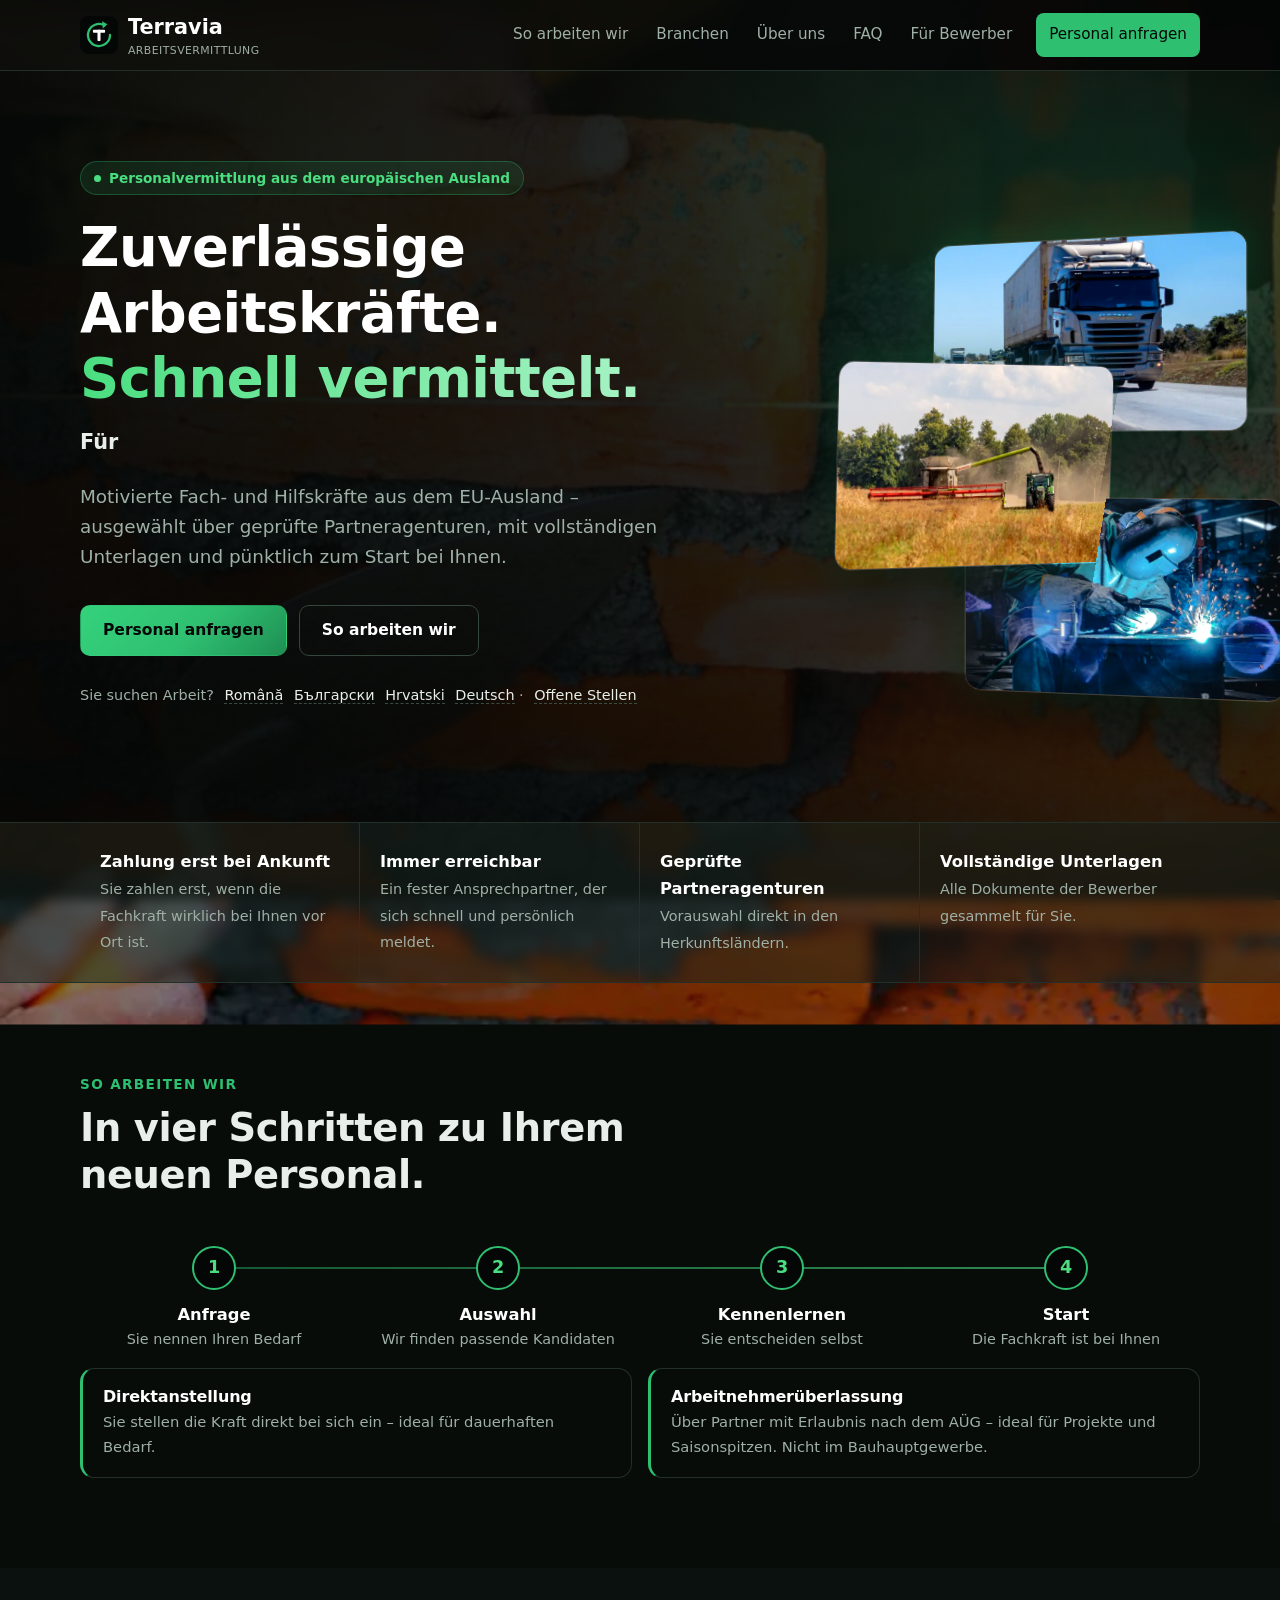
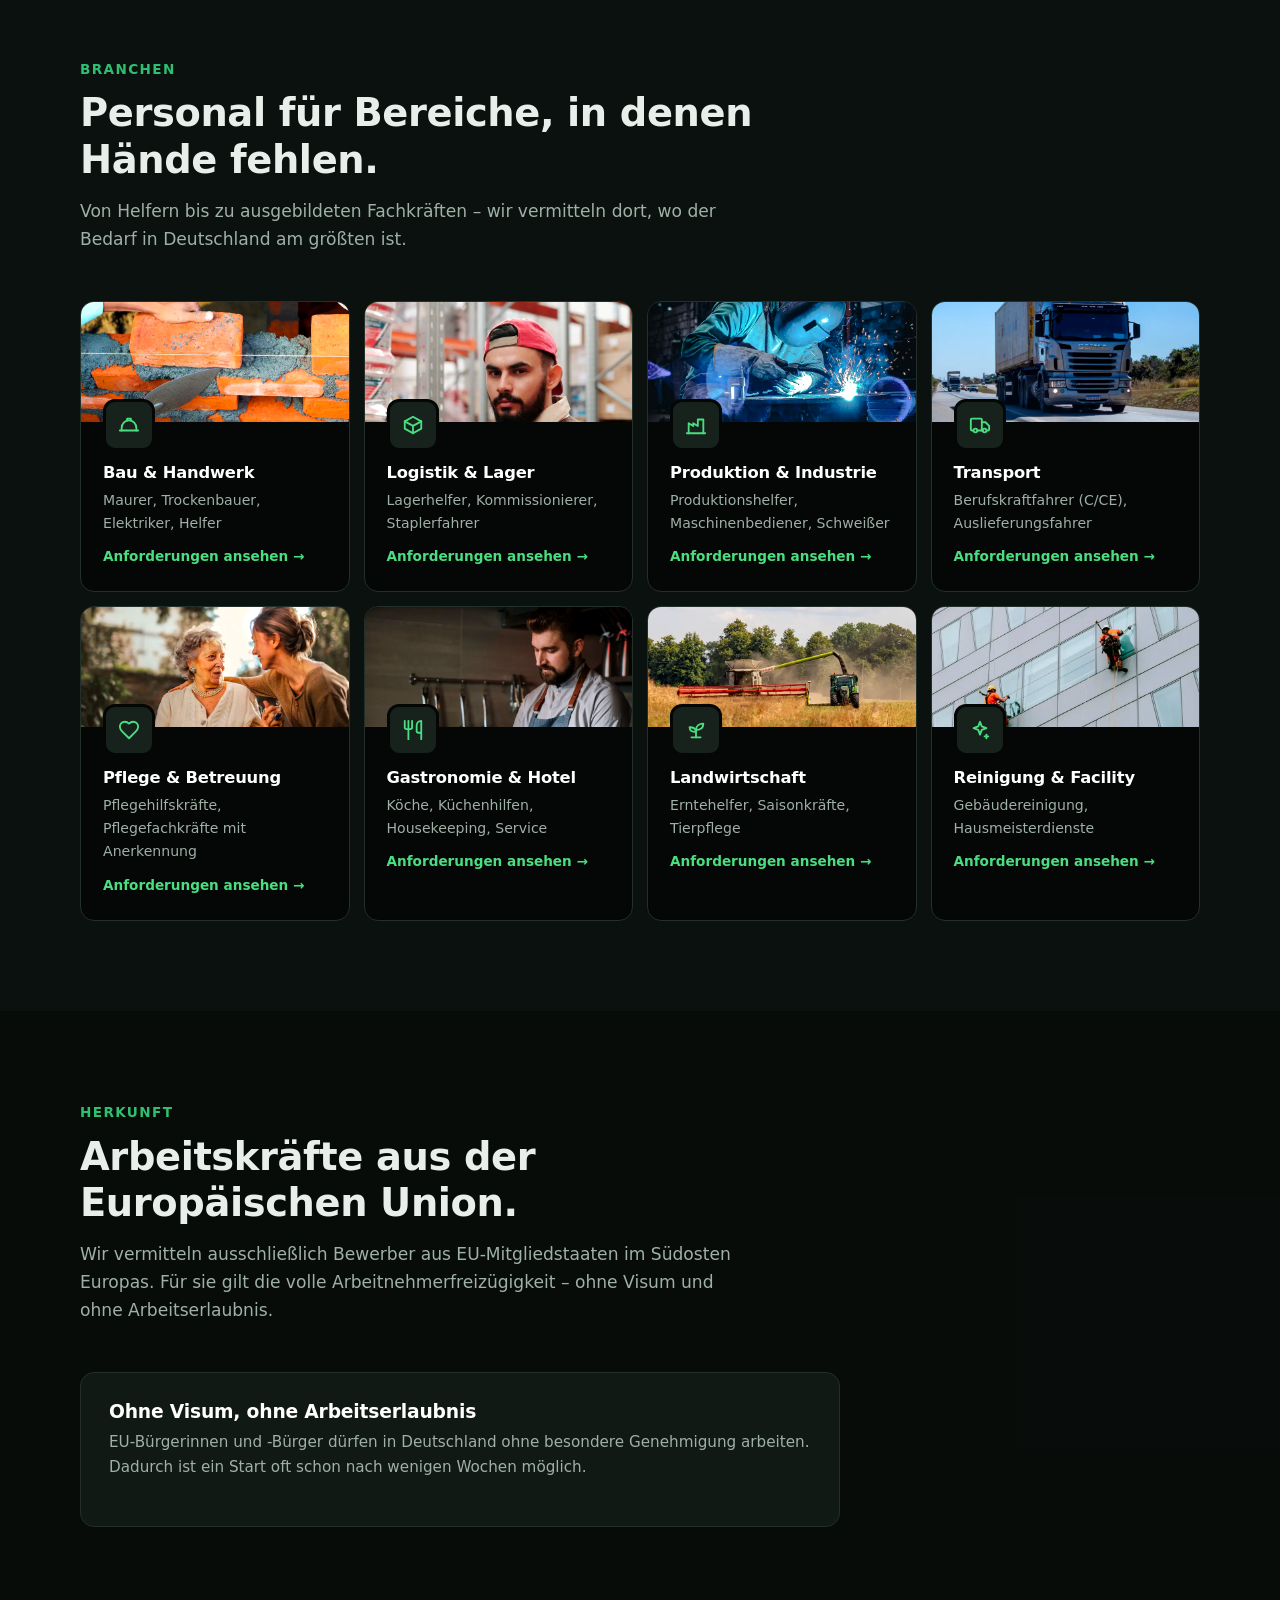
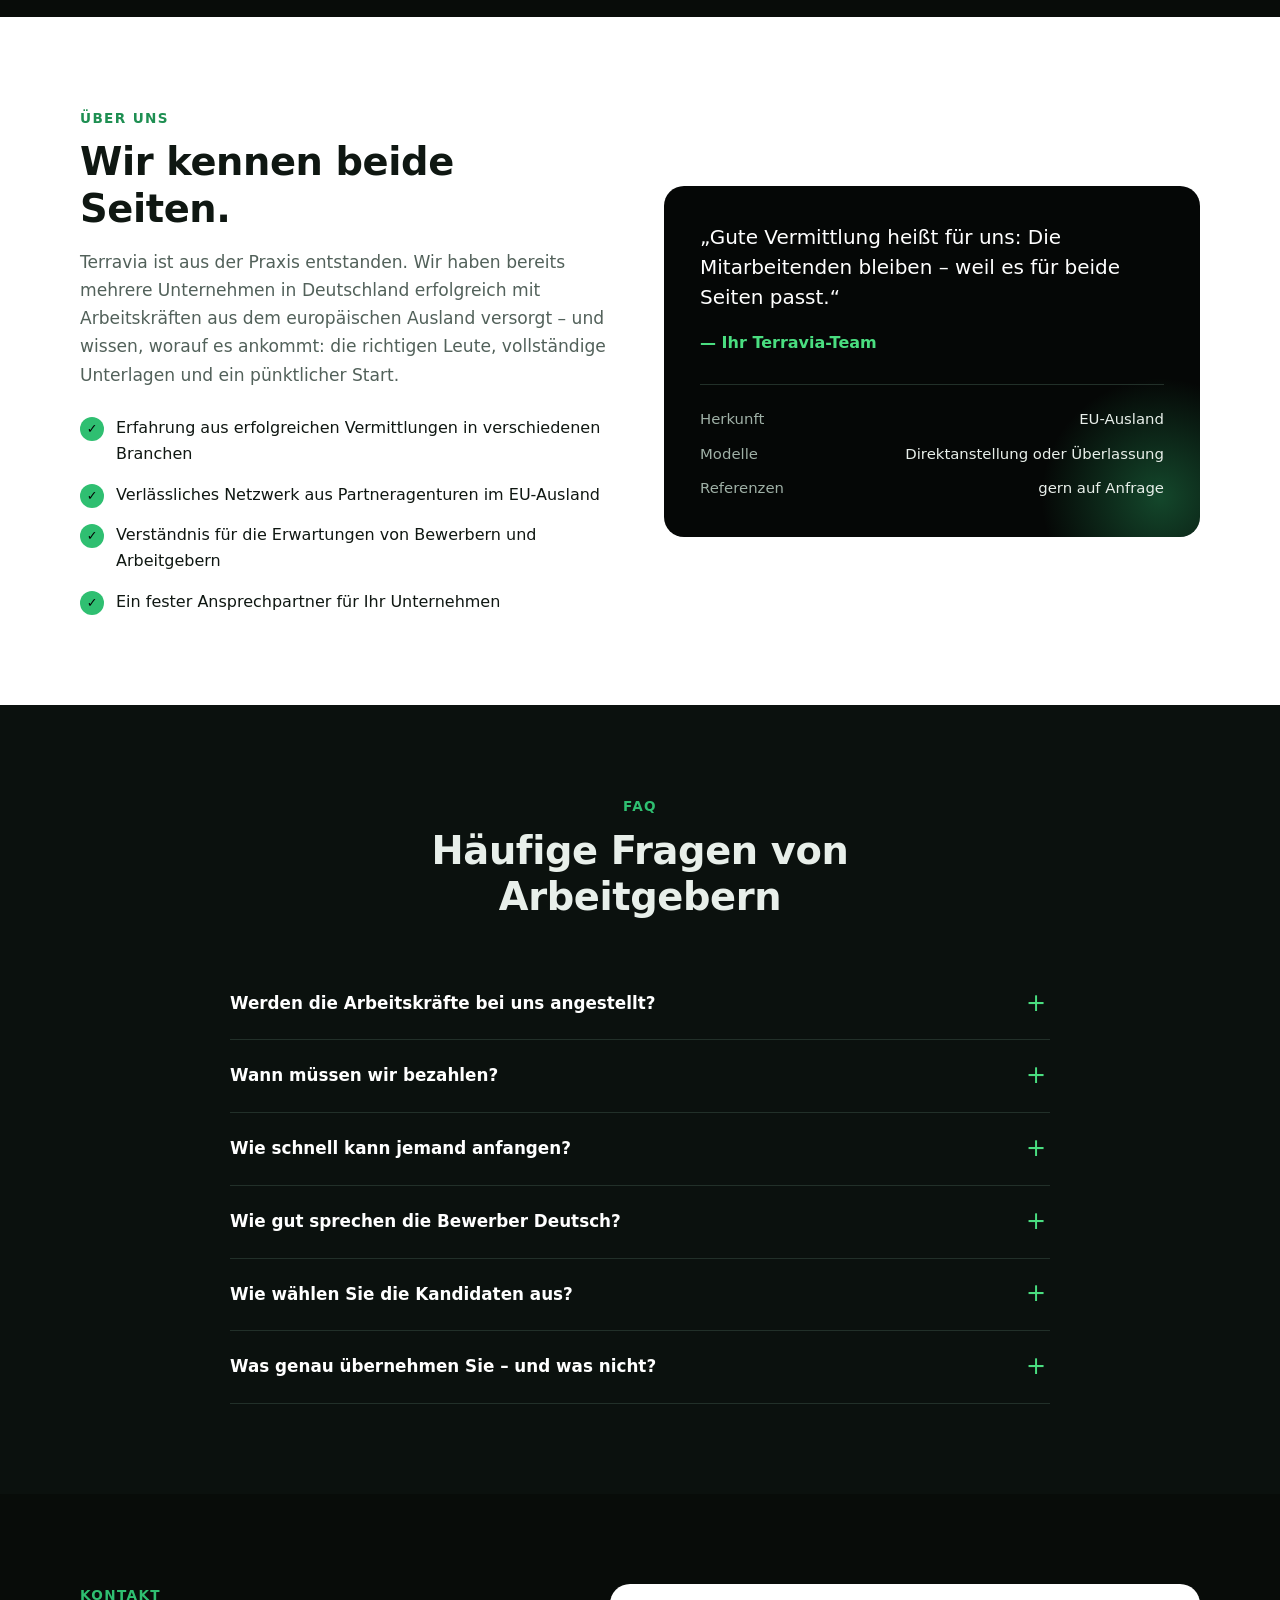
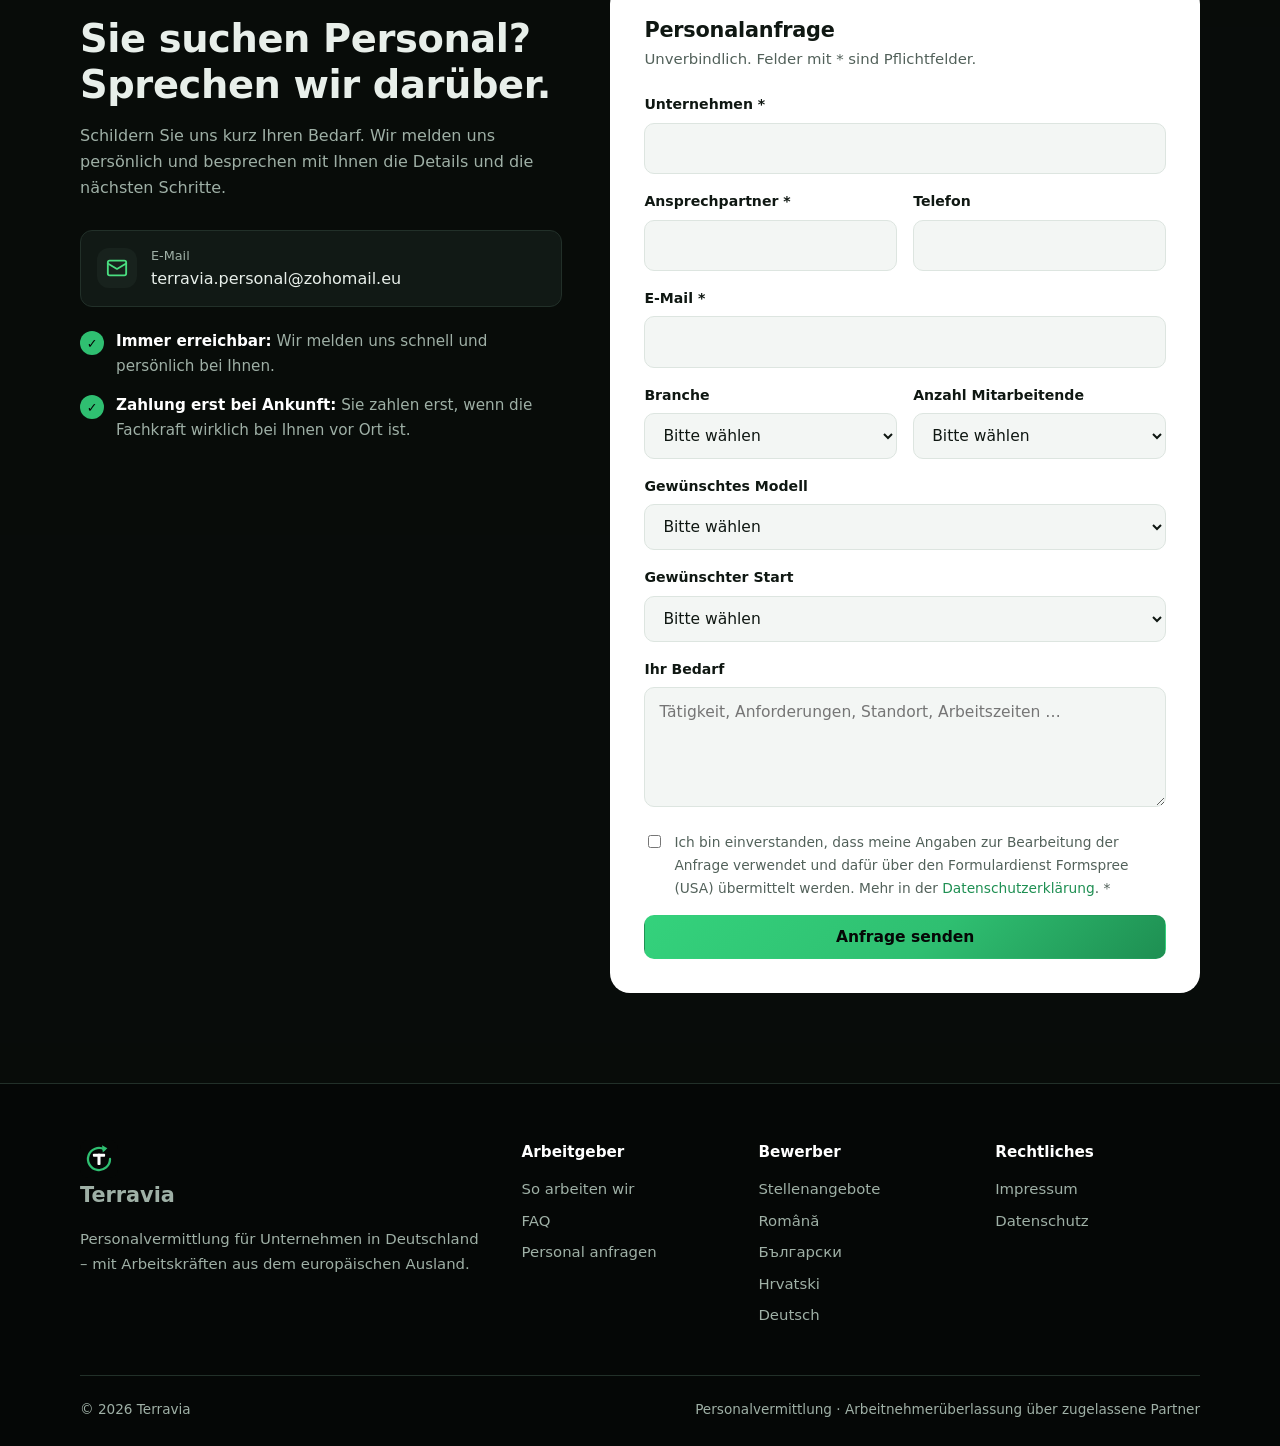
==== commit c141c95d: "Gewerke anklickbar: Detailansicht mit einfliegendem Bild, Anforderungen, Sprachniveau, Nachweisen un" ====
--- a/index.html
+++ b/index.html
@@ -118,60 +118,68 @@
           <p>Von Helfern bis zu ausgebildeten Fachkräften – wir vermitteln dort, wo der Bedarf in Deutschland am größten ist.</p>
         </div>
         <div class="sectors">
-          <div class="sector">
+          <div class="sector" data-gewerk="bau" role="button" tabindex="0" aria-label="Details zu diesem Gewerk ansehen">
             <img class="sector-img" src="assets/img/branchen/bau.webp" alt="Maurer beim Mauern einer Ziegelwand" width="800" height="520" loading="lazy">
             <div class="sector-body">
               <div class="icon"><svg viewBox="0 0 24 24" fill="none" stroke="currentColor" stroke-width="2" stroke-linecap="round" stroke-linejoin="round"><path d="M2 18h20"/><path d="M4 18v-3a8 8 0 0 1 16 0v3"/><path d="M10 7V5h4v2"/></svg></div>
               <h3>Bau &amp; Handwerk</h3><p>Maurer, Trockenbauer, Elektriker, Helfer</p>
-            </div>
-          </div>
-          <div class="sector">
+              <span class="sector-more">Anforderungen ansehen →</span>
+            </div>
+          </div>
+          <div class="sector" data-gewerk="logistik" role="button" tabindex="0" aria-label="Details zu diesem Gewerk ansehen">
             <img class="sector-img" src="assets/img/branchen/logistik.webp" alt="Lagerarbeiter zwischen Hochregalen" width="800" height="520" loading="lazy">
             <div class="sector-body">
               <div class="icon"><svg viewBox="0 0 24 24" fill="none" stroke="currentColor" stroke-width="2" stroke-linecap="round" stroke-linejoin="round"><path d="M21 8 12 3 3 8v8l9 5 9-5z"/><path d="m3 8 9 5 9-5"/><path d="M12 13v8"/></svg></div>
               <h3>Logistik &amp; Lager</h3><p>Lagerhelfer, Kommissionierer, Staplerfahrer</p>
-            </div>
-          </div>
-          <div class="sector">
+              <span class="sector-more">Anforderungen ansehen →</span>
+            </div>
+          </div>
+          <div class="sector" data-gewerk="produktion" role="button" tabindex="0" aria-label="Details zu diesem Gewerk ansehen">
             <img class="sector-img" src="assets/img/branchen/produktion.webp" alt="Schweißer bei der Arbeit in einer Werkhalle" width="800" height="520" loading="lazy">
             <div class="sector-body">
               <div class="icon"><svg viewBox="0 0 24 24" fill="none" stroke="currentColor" stroke-width="2" stroke-linecap="round" stroke-linejoin="round"><path d="M2 21h20"/><path d="M4 21V10l5 3v-3l5 3V6h6v15"/></svg></div>
               <h3>Produktion &amp; Industrie</h3><p>Produktionshelfer, Maschinenbediener, Schweißer</p>
-            </div>
-          </div>
-          <div class="sector">
+              <span class="sector-more">Anforderungen ansehen →</span>
+            </div>
+          </div>
+          <div class="sector" data-gewerk="transport" role="button" tabindex="0" aria-label="Details zu diesem Gewerk ansehen">
             <img class="sector-img" src="assets/img/branchen/transport.webp" alt="LKW auf der Autobahn" width="800" height="520" loading="lazy">
             <div class="sector-body">
               <div class="icon"><svg viewBox="0 0 24 24" fill="none" stroke="currentColor" stroke-width="2" stroke-linecap="round" stroke-linejoin="round"><path d="M14 18V6a1 1 0 0 0-1-1H3a1 1 0 0 0-1 1v11a1 1 0 0 0 1 1h1"/><path d="M14 9h4l4 4v4a1 1 0 0 1-1 1h-1"/><circle cx="7" cy="18" r="2"/><circle cx="17" cy="18" r="2"/><path d="M9 18h6"/></svg></div>
               <h3>Transport</h3><p>Berufskraftfahrer (C/CE), Auslieferungsfahrer</p>
-            </div>
-          </div>
-          <div class="sector">
+              <span class="sector-more">Anforderungen ansehen →</span>
+            </div>
+          </div>
+          <div class="sector" data-gewerk="pflege" role="button" tabindex="0" aria-label="Details zu diesem Gewerk ansehen">
             <img class="sector-img" src="assets/img/branchen/pflege.webp" alt="Pflegekraft im Gespräch mit einer älteren Dame" width="800" height="520" loading="lazy">
             <div class="sector-body">
               <div class="icon"><svg viewBox="0 0 24 24" fill="none" stroke="currentColor" stroke-width="2" stroke-linecap="round" stroke-linejoin="round"><path d="M19 14c1.49-1.46 3-3.21 3-5.5A5.5 5.5 0 0 0 16.5 3c-1.76 0-3 .5-4.5 2-1.5-1.5-2.74-2-4.5-2A5.5 5.5 0 0 0 2 8.5c0 2.3 1.5 4.05 3 5.5l7 7Z"/></svg></div>
               <h3>Pflege &amp; Betreuung</h3><p>Pflegehilfskräfte, Pflegefachkräfte mit Anerkennung</p>
-            </div>
-          </div>
-          <div class="sector">
+              <span class="sector-more">Anforderungen ansehen →</span>
+            </div>
+          </div>
+          <div class="sector" data-gewerk="gastro" role="button" tabindex="0" aria-label="Details zu diesem Gewerk ansehen">
             <img class="sector-img" src="assets/img/branchen/gastro.webp" alt="Koch in einer Restaurantküche" width="800" height="520" loading="lazy">
             <div class="sector-body">
               <div class="icon"><svg viewBox="0 0 24 24" fill="none" stroke="currentColor" stroke-width="2" stroke-linecap="round" stroke-linejoin="round"><path d="M3 2v7c0 1.1.9 2 2 2h4a2 2 0 0 0 2-2V2"/><path d="M7 2v20"/><path d="M21 15V2a5 5 0 0 0-5 5v6c0 1.1.9 2 2 2h3Zm0 0v7"/></svg></div>
               <h3>Gastronomie &amp; Hotel</h3><p>Köche, Küchenhilfen, Housekeeping, Service</p>
-            </div>
-          </div>
-          <div class="sector">
+              <span class="sector-more">Anforderungen ansehen →</span>
+            </div>
+          </div>
+          <div class="sector" data-gewerk="landwirtschaft" role="button" tabindex="0" aria-label="Details zu diesem Gewerk ansehen">
             <img class="sector-img" src="assets/img/branchen/landwirtschaft.webp" alt="Mähdrescher und Traktor bei der Ernte" width="800" height="520" loading="lazy">
             <div class="sector-body">
               <div class="icon"><svg viewBox="0 0 24 24" fill="none" stroke="currentColor" stroke-width="2" stroke-linecap="round" stroke-linejoin="round"><path d="M7 20h10"/><path d="M12 20v-8"/><path d="M12 12c0-4 3-7 8-7 0 5-3 7-8 7Z"/><path d="M12 14c0-3-2-5-7-5 0 4 2 5 7 5Z"/></svg></div>
               <h3>Landwirtschaft</h3><p>Erntehelfer, Saisonkräfte, Tierpflege</p>
-            </div>
-          </div>
-          <div class="sector">
+              <span class="sector-more">Anforderungen ansehen →</span>
+            </div>
+          </div>
+          <div class="sector" data-gewerk="reinigung" role="button" tabindex="0" aria-label="Details zu diesem Gewerk ansehen">
             <img class="sector-img" src="assets/img/branchen/reinigung.webp" alt="Fassadenreiniger an einem Bürogebäude" width="800" height="520" loading="lazy">
             <div class="sector-body">
               <div class="icon"><svg viewBox="0 0 24 24" fill="none" stroke="currentColor" stroke-width="2" stroke-linecap="round" stroke-linejoin="round"><path d="M12 3l1.9 5.1L19 10l-5.1 1.9L12 17l-1.9-5.1L5 10l5.1-1.9z"/><path d="M19 17v4"/><path d="M17 19h4"/></svg></div>
               <h3>Reinigung &amp; Facility</h3><p>Gebäudereinigung, Hausmeisterdienste</p>
+              <span class="sector-more">Anforderungen ansehen →</span>
             </div>
           </div>
         </div>
@@ -411,6 +419,7 @@
   </footer>
 
   <script src="assets/js/config.js"></script>
+  <script src="assets/js/gewerke.js"></script>
   <script src="assets/js/app.js"></script>
 </body>
 </html>
--- a/assets/css/style.css
+++ b/assets/css/style.css
@@ -626,3 +626,67 @@
   .reveal.reveal-3d, .fly .sector { transform: none; opacity: 1; }
 }
 
+/* ---------- Gewerke: klickbare Kacheln + Detailansicht ---------- */
+.sector[data-gewerk] { cursor: pointer; }
+.sector[data-gewerk]:focus-visible { outline: 2px solid var(--green-bright); outline-offset: 3px; }
+.sector-more { display: inline-block; margin-top: 10px; color: var(--green-bright); font-weight: 700; font-size: 0.85rem; transition: transform 0.2s; }
+.sector:hover .sector-more { transform: translateX(4px); }
+@media (max-width: 600px) { .sector-more { margin-top: 4px; font-size: 0.8rem; } }
+
+.gw-lock, .gw-lock body { overflow: hidden; }
+.gw-modal { position: fixed; inset: 0; z-index: 100; background: #030504; opacity: 0; transition: opacity 0.35s ease; perspective: 1400px; }
+.gw-modal.open { opacity: 1; }
+.gw-bg {
+  position: absolute; inset: -4%; background: center / cover no-repeat; opacity: 0;
+  filter: saturate(1.3) brightness(0.55) blur(2px); transform: scale(1.12); transition: opacity 0.9s ease, transform 6s ease-out;
+}
+.gw-bg.on { opacity: 0.6; transform: scale(1.02); }
+.gw-bg::after { content: ""; position: absolute; inset: 0; background: radial-gradient(120% 90% at 50% 35%, rgba(5,7,6,0.35), rgba(5,7,6,0.92)); }
+
+/* das Bild fliegt herein und danach nach hinten weg */
+.gw-fly { position: absolute; inset: 0; display: grid; place-items: center; pointer-events: none; z-index: 2; }
+.gw-fly img {
+  width: min(880px, 86vw); aspect-ratio: 800 / 520; object-fit: cover; border-radius: 20px;
+  box-shadow: 0 40px 90px rgba(0,0,0,0.6), 0 0 60px rgba(47,191,113,0.3); filter: saturate(1.3) contrast(1.05);
+  opacity: 0; transform: translate3d(calc(var(--dir, 1) * 70vw), 0, -400px) rotateY(calc(var(--dir, 1) * -70deg)) scale(0.7);
+}
+.gw-fly.in img { opacity: 1; transform: none; transition: transform 1s cubic-bezier(0.16, 1, 0.3, 1), opacity 0.5s ease; }
+.gw-fly.in.back img { opacity: 0; transform: translate3d(0, -4vh, -900px) rotateX(18deg) scale(0.9); transition: transform 0.9s cubic-bezier(0.7, 0, 0.84, 0), opacity 0.8s ease 0.1s; }
+
+.gw-scroll { position: absolute; inset: 0; overflow-y: auto; z-index: 3; -webkit-overflow-scrolling: touch; }
+.gw-content { padding: 90px 20px 60px; max-width: 1060px; }
+.gw-part { opacity: 0; transform: perspective(1100px) translate3d(calc(var(--side, -1) * 80px), 20px, -60px) rotateY(calc(var(--side, -1) * -28deg)); }
+.gw-text .gw-part { opacity: 1; transform: none; transition: opacity 0.7s ease var(--d, 0s), transform 0.9s cubic-bezier(0.16, 1, 0.3, 1) var(--d, 0s); }
+.gw-content.gw-out .gw-part { opacity: 0; transition: opacity 0.3s ease; }
+.gw-head h2 { font-size: clamp(2rem, 5vw, 3.2rem); margin: 0 0 10px; color: var(--white); }
+.gw-head p { color: var(--text-light); font-size: 1.1rem; max-width: 720px; margin: 0 0 28px; }
+.gw-grid { display: grid; grid-template-columns: 1fr 1fr; gap: 16px; }
+.gw-box, .gw-eu { background: rgba(11, 17, 14, 0.78); border: 1px solid rgba(255,255,255,0.1); border-radius: var(--radius); padding: 22px; backdrop-filter: blur(8px); -webkit-backdrop-filter: blur(8px); min-width: 0; }
+.gw-box h3, .gw-eu h3 { margin: 0 0 10px; font-size: 1rem; color: var(--green-bright); }
+.gw-box ul { margin: 0; padding-left: 18px; color: var(--text-light); font-size: 0.95rem; }
+.gw-box li + li { margin-top: 4px; }
+.gw-box p, .gw-eu p { margin: 0; color: var(--text-light); font-size: 0.95rem; }
+.gw-level { display: inline-block; font-size: 1.6rem; font-weight: 800; color: var(--black); background: linear-gradient(135deg, #4ade80, var(--green)); border-radius: 10px; padding: 4px 14px; margin-bottom: 10px; }
+.gw-note { margin: 16px 0 0; padding: 12px 16px; border-left: 3px solid #f0b44a; background: rgba(240, 180, 74, 0.1); border-radius: 8px; color: #f6d69a; font-size: 0.93rem; }
+.gw-eu { margin-top: 16px; border-color: rgba(74, 222, 128, 0.35); }
+.gw-actions { display: flex; flex-wrap: wrap; justify-content: space-between; gap: 12px; margin-top: 24px; }
+.gw-nav { display: flex; flex-wrap: wrap; gap: 10px; }
+.gw-small { margin: 18px 0 0; color: var(--muted-light); font-size: 0.8rem; }
+.gw-close {
+  position: absolute; top: 16px; right: 16px; z-index: 5; width: 46px; height: 46px; border-radius: 50%;
+  border: 1px solid rgba(255,255,255,0.25); background: rgba(5,7,6,0.6); color: var(--white); font-size: 1.8rem; line-height: 1; cursor: pointer;
+}
+.gw-close:hover { border-color: var(--green); color: var(--green-bright); }
+@media (max-width: 700px) {
+  .gw-grid { grid-template-columns: 1fr; }
+  .gw-content { padding-top: 76px; }
+  .gw-actions .btn { width: 100%; }
+  .gw-nav { width: 100%; }
+  .gw-nav .btn { flex: 1; font-size: 0.85rem; padding: 10px 12px; }
+}
+@media (prefers-reduced-motion: reduce) {
+  .gw-part, .gw-text .gw-part { opacity: 1; transform: none; transition: none; }
+  .gw-fly { display: none; }
+  .gw-bg { transition: none; }
+}
+
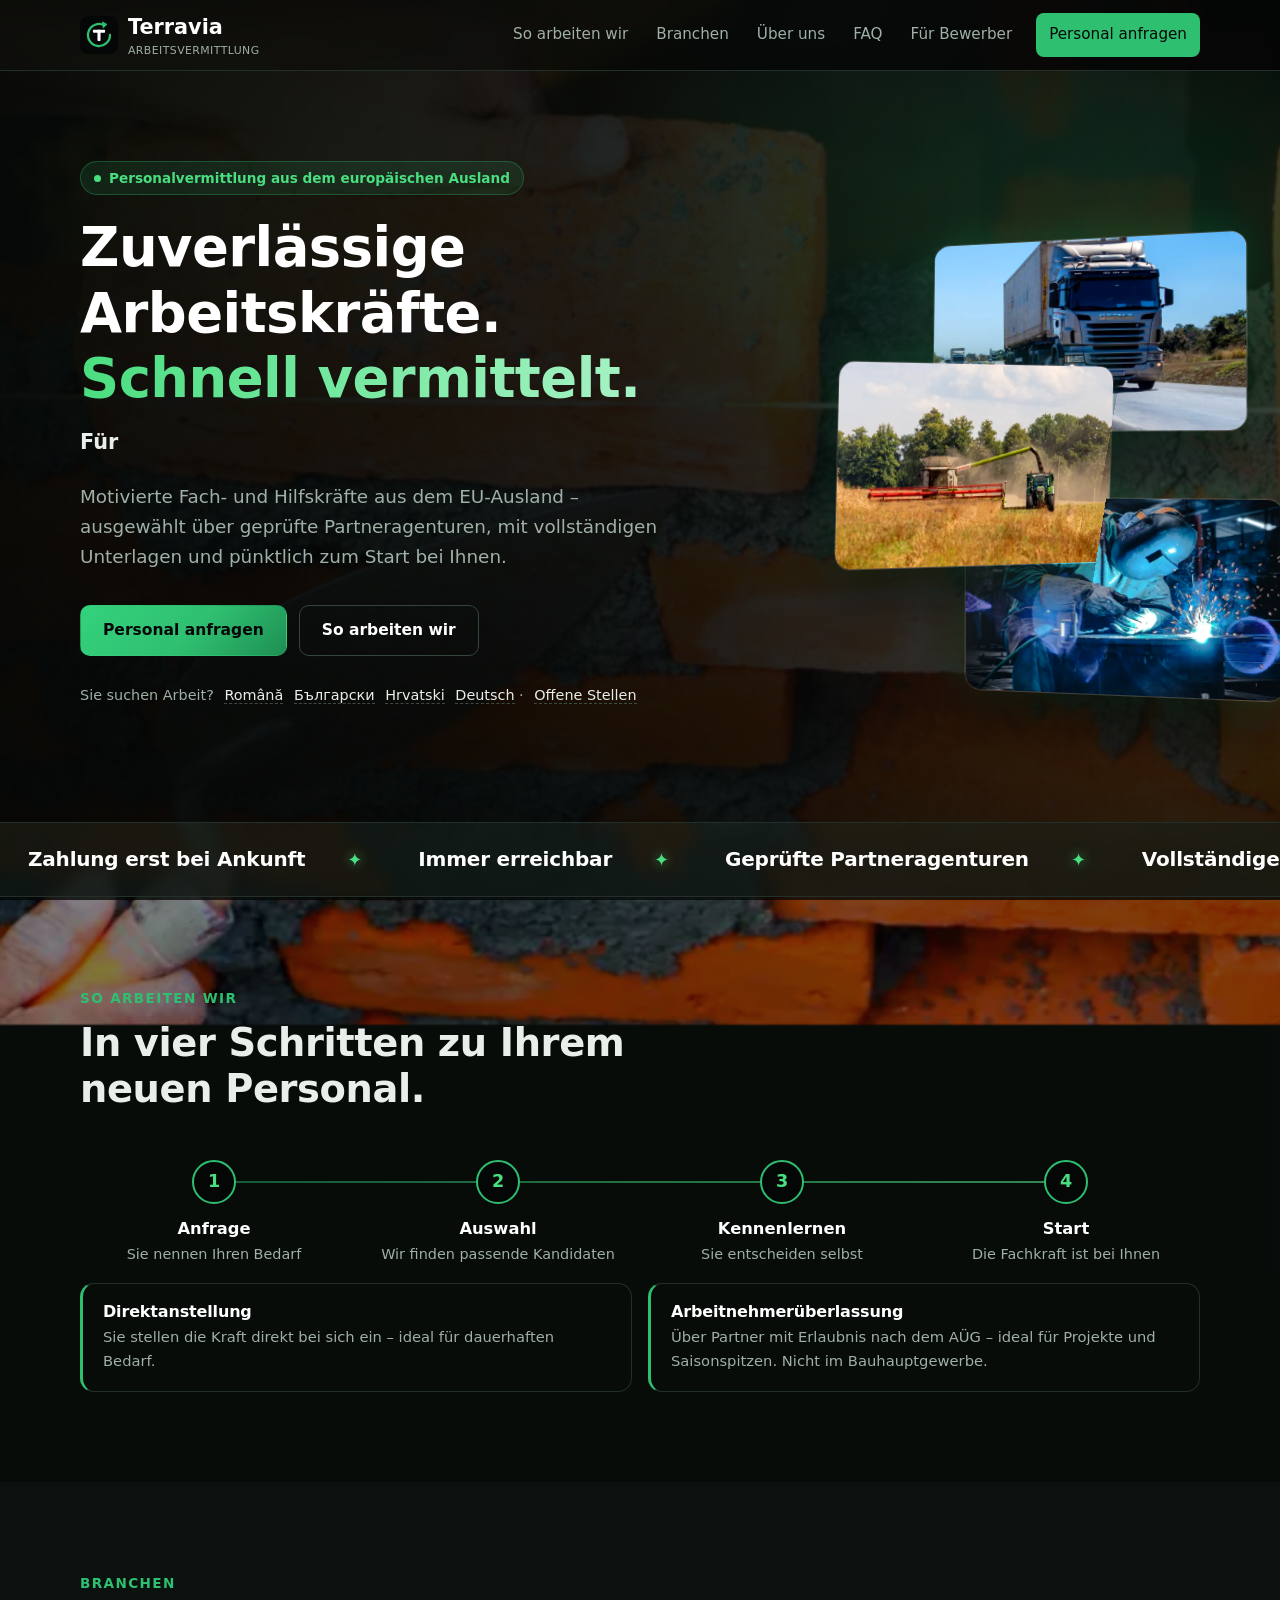
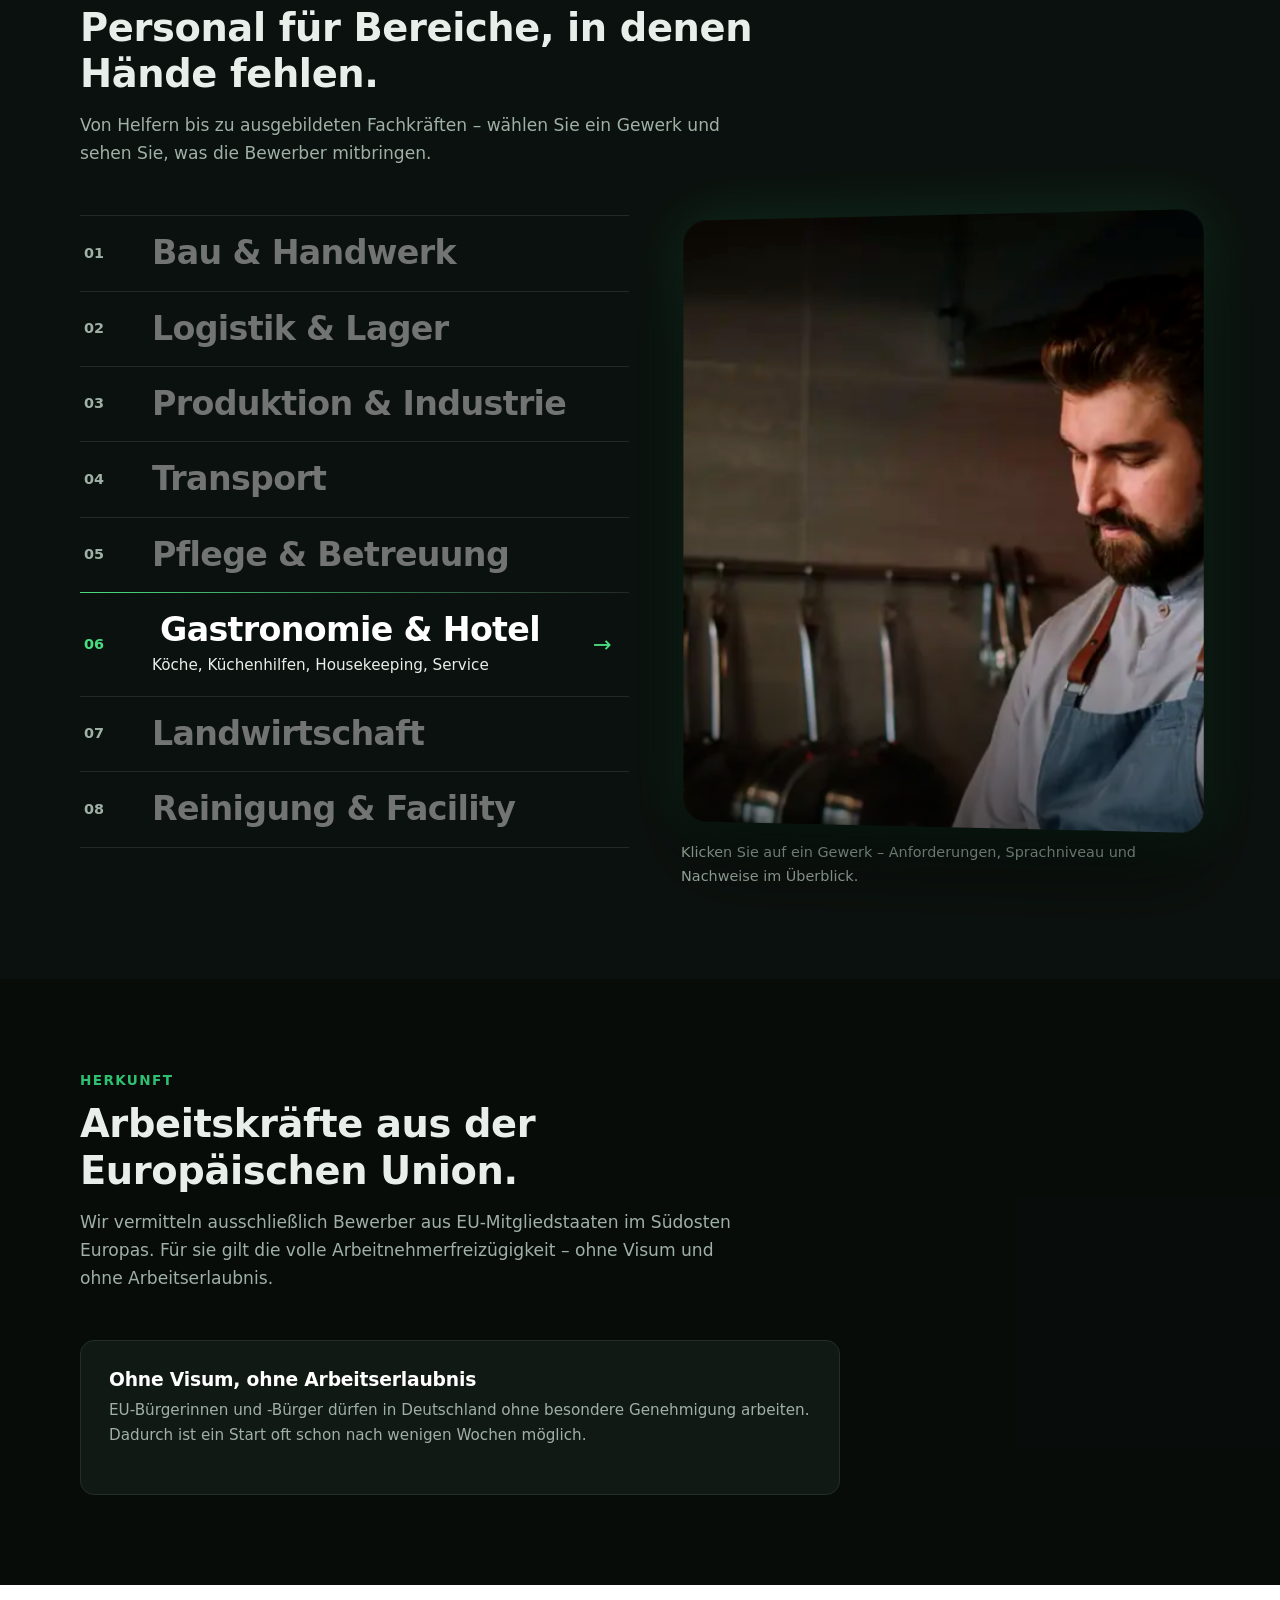
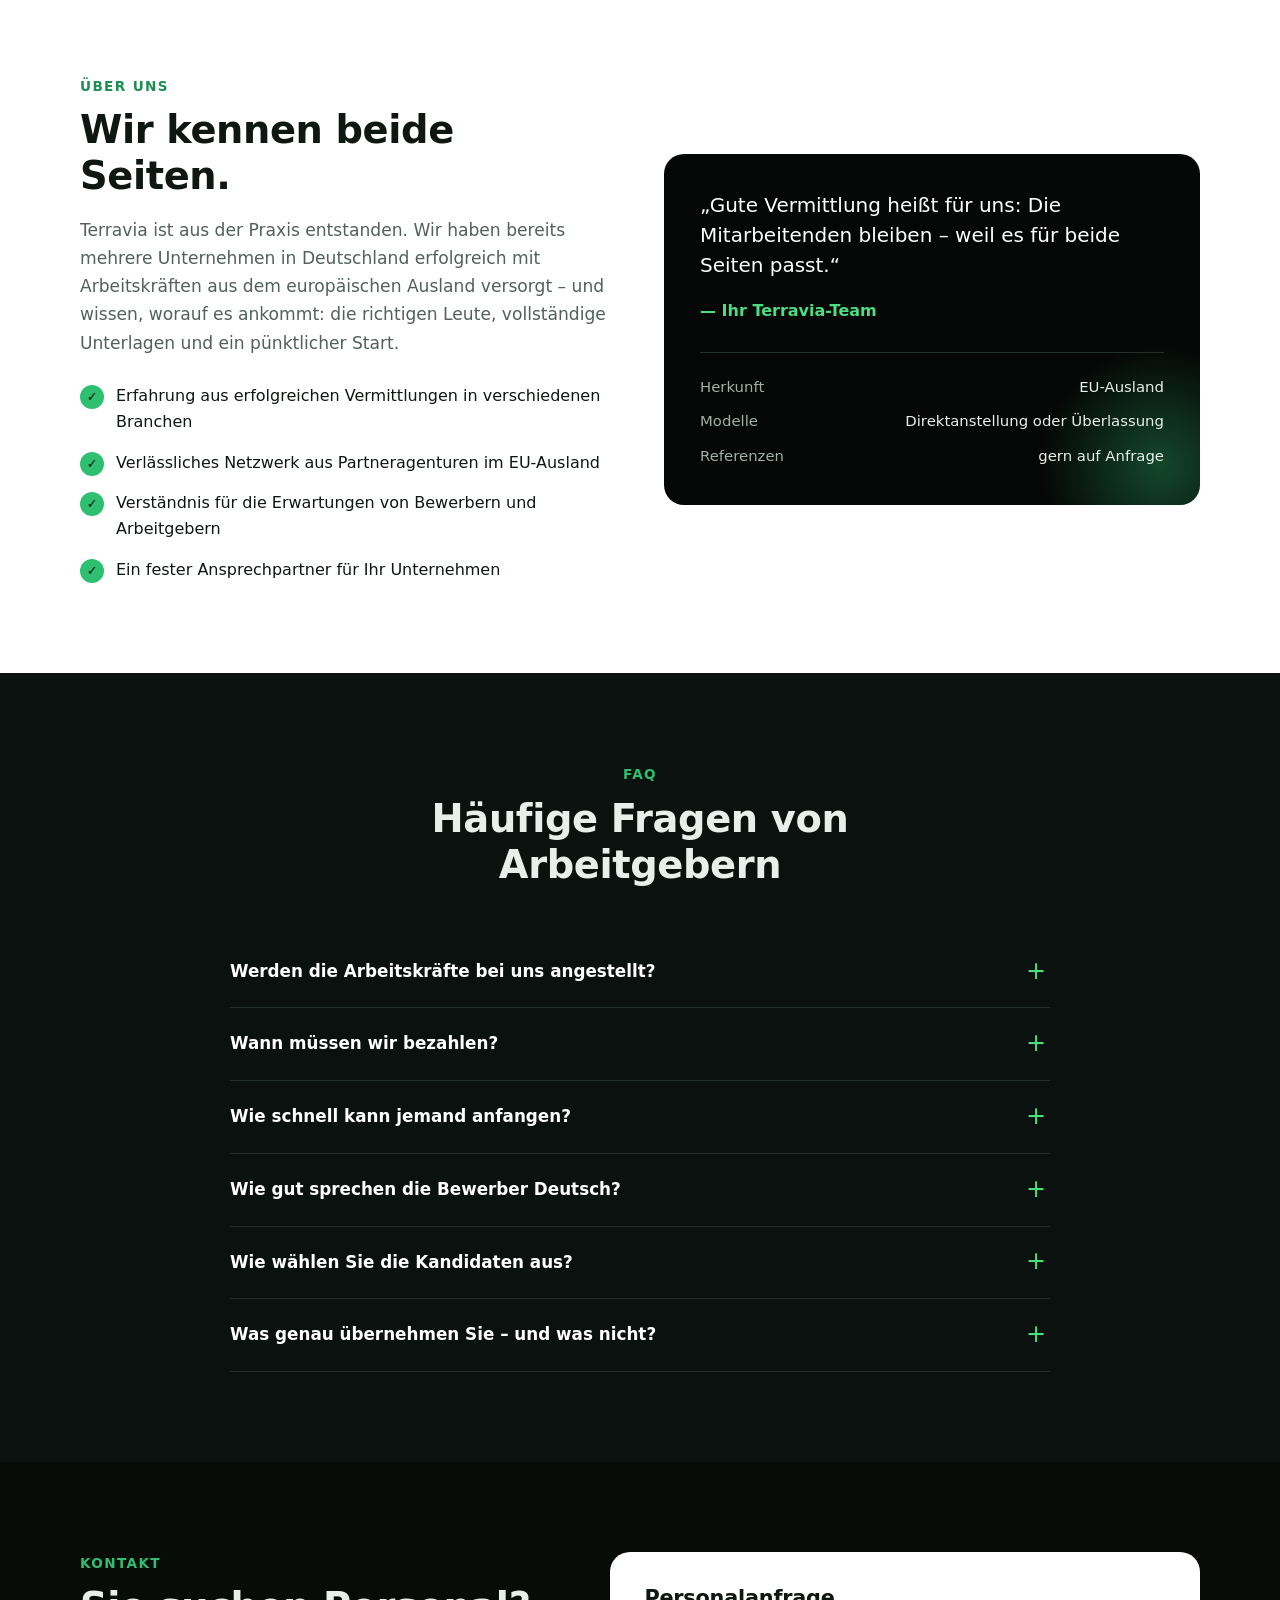
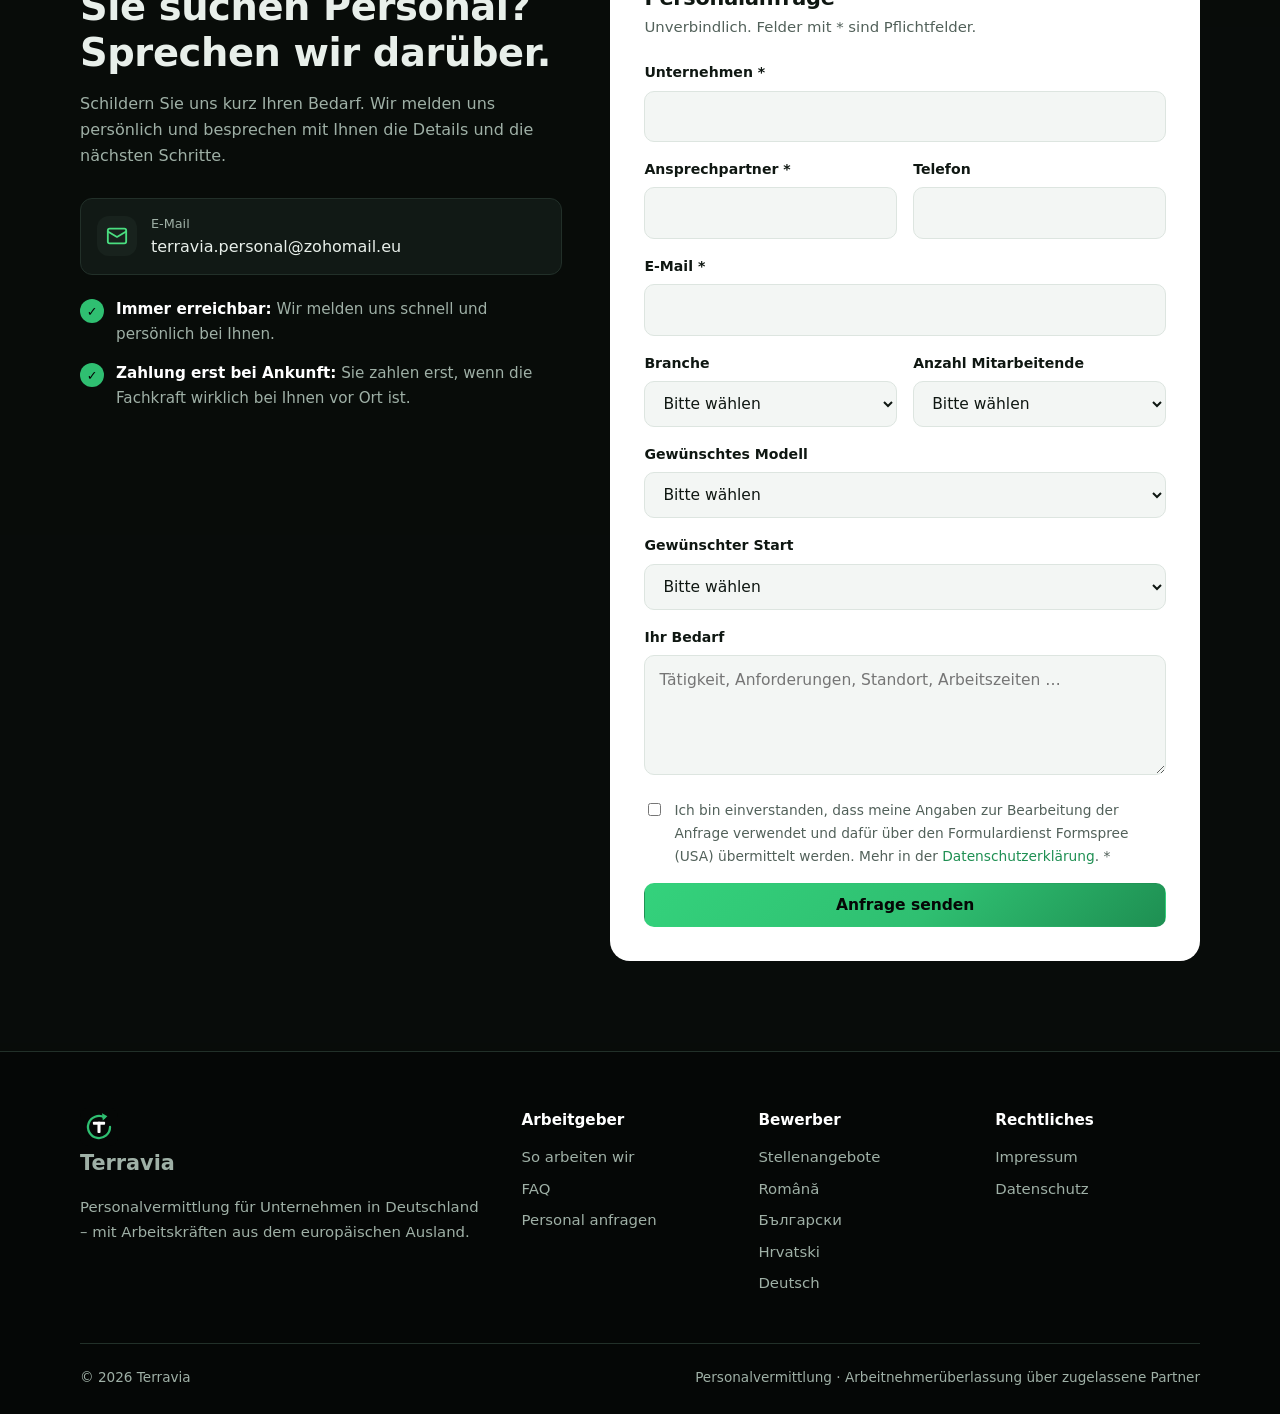
==== commit a4bd7455: "Gewerke filmisch: Liste mit großem zoomendem Bild statt Kacheln, Laufband statt Kachelleiste, Detail" ====
--- a/index.html
+++ b/index.html
@@ -72,13 +72,9 @@
     </section>
 
     <!-- ================= TRUST ================= -->
-    <div class="trust">
-      <div class="container">
-        <div class="trust-item"><strong>Zahlung erst bei Ankunft</strong><span>Sie zahlen erst, wenn die Fachkraft wirklich bei Ihnen vor Ort ist.</span></div>
-        <div class="trust-item"><strong>Immer erreichbar</strong><span>Ein fester Ansprechpartner, der sich schnell und persönlich meldet.</span></div>
-        <div class="trust-item"><strong>Geprüfte Partneragenturen</strong><span>Vorauswahl direkt in den Herkunftsländern.</span></div>
-        <div class="trust-item"><strong>Vollständige Unterlagen</strong><span>Alle Dokumente der Bewerber gesammelt für Sie.</span></div>
-      </div>
+    <div class="trust marquee" aria-label="Unsere Versprechen">
+      <ul class="sr-only"><li>Zahlung erst bei Ankunft</li><li>Immer erreichbar</li><li>Geprüfte Partneragenturen</li><li>Vollständige Unterlagen</li><li>Fester Ansprechpartner</li><li>EU-Fachkräfte ohne Visum</li></ul>
+      <div class="mq-track" aria-hidden="true"><div class="mq-row"><span class="mq-item">Zahlung erst bei Ankunft</span><span class="mq-item">Immer erreichbar</span><span class="mq-item">Geprüfte Partneragenturen</span><span class="mq-item">Vollständige Unterlagen</span><span class="mq-item">Fester Ansprechpartner</span><span class="mq-item">EU-Fachkräfte ohne Visum</span></div><div class="mq-row"><span class="mq-item">Zahlung erst bei Ankunft</span><span class="mq-item">Immer erreichbar</span><span class="mq-item">Geprüfte Partneragenturen</span><span class="mq-item">Vollständige Unterlagen</span><span class="mq-item">Fester Ansprechpartner</span><span class="mq-item">EU-Fachkräfte ohne Visum</span></div></div>
     </div>
 
     <!-- ================= SO ARBEITEN WIR (Modelle + Ablauf) ================= -->
@@ -115,72 +111,87 @@
         <div class="section-head">
           <div class="kicker">Branchen</div>
           <h2>Personal für Bereiche, in denen Hände fehlen.</h2>
-          <p>Von Helfern bis zu ausgebildeten Fachkräften – wir vermitteln dort, wo der Bedarf in Deutschland am größten ist.</p>
-        </div>
-        <div class="sectors">
-          <div class="sector" data-gewerk="bau" role="button" tabindex="0" aria-label="Details zu diesem Gewerk ansehen">
-            <img class="sector-img" src="assets/img/branchen/bau.webp" alt="Maurer beim Mauern einer Ziegelwand" width="800" height="520" loading="lazy">
-            <div class="sector-body">
-              <div class="icon"><svg viewBox="0 0 24 24" fill="none" stroke="currentColor" stroke-width="2" stroke-linecap="round" stroke-linejoin="round"><path d="M2 18h20"/><path d="M4 18v-3a8 8 0 0 1 16 0v3"/><path d="M10 7V5h4v2"/></svg></div>
-              <h3>Bau &amp; Handwerk</h3><p>Maurer, Trockenbauer, Elektriker, Helfer</p>
-              <span class="sector-more">Anforderungen ansehen →</span>
+          <p>Von Helfern bis zu ausgebildeten Fachkräften – wählen Sie ein Gewerk und sehen Sie, was die Bewerber mitbringen.</p>
+        </div>
+        <div class="trades">
+          <ol class="trade-list">
+          <li>
+            <button type="button" class="trade" data-gewerk="bau" data-i="0">
+              <span class="trade-no">01</span>
+              <span class="trade-text"><span class="trade-name">Bau &amp; Handwerk</span><span class="trade-sub">Maurer, Trockenbauer, Elektriker, Helfer</span></span>
+              <span class="trade-go" aria-hidden="true">→</span>
+              <span class="trade-thumb" aria-hidden="true"><img src="assets/img/branchen/bau.webp" alt="" width="800" height="520" loading="lazy"></span>
+            </button>
+          </li>
+          <li>
+            <button type="button" class="trade" data-gewerk="logistik" data-i="1">
+              <span class="trade-no">02</span>
+              <span class="trade-text"><span class="trade-name">Logistik &amp; Lager</span><span class="trade-sub">Lagerhelfer, Kommissionierer, Staplerfahrer</span></span>
+              <span class="trade-go" aria-hidden="true">→</span>
+              <span class="trade-thumb" aria-hidden="true"><img src="assets/img/branchen/logistik.webp" alt="" width="800" height="520" loading="lazy"></span>
+            </button>
+          </li>
+          <li>
+            <button type="button" class="trade" data-gewerk="produktion" data-i="2">
+              <span class="trade-no">03</span>
+              <span class="trade-text"><span class="trade-name">Produktion &amp; Industrie</span><span class="trade-sub">Produktionshelfer, Maschinenbediener, Schweißer</span></span>
+              <span class="trade-go" aria-hidden="true">→</span>
+              <span class="trade-thumb" aria-hidden="true"><img src="assets/img/branchen/produktion.webp" alt="" width="800" height="520" loading="lazy"></span>
+            </button>
+          </li>
+          <li>
+            <button type="button" class="trade" data-gewerk="transport" data-i="3">
+              <span class="trade-no">04</span>
+              <span class="trade-text"><span class="trade-name">Transport</span><span class="trade-sub">Berufskraftfahrer (C/CE), Auslieferungsfahrer</span></span>
+              <span class="trade-go" aria-hidden="true">→</span>
+              <span class="trade-thumb" aria-hidden="true"><img src="assets/img/branchen/transport.webp" alt="" width="800" height="520" loading="lazy"></span>
+            </button>
+          </li>
+          <li>
+            <button type="button" class="trade" data-gewerk="pflege" data-i="4">
+              <span class="trade-no">05</span>
+              <span class="trade-text"><span class="trade-name">Pflege &amp; Betreuung</span><span class="trade-sub">Pflegehilfskräfte, Pflegefachkräfte mit Anerkennung</span></span>
+              <span class="trade-go" aria-hidden="true">→</span>
+              <span class="trade-thumb" aria-hidden="true"><img src="assets/img/branchen/pflege.webp" alt="" width="800" height="520" loading="lazy"></span>
+            </button>
+          </li>
+          <li>
+            <button type="button" class="trade" data-gewerk="gastro" data-i="5">
+              <span class="trade-no">06</span>
+              <span class="trade-text"><span class="trade-name">Gastronomie &amp; Hotel</span><span class="trade-sub">Köche, Küchenhilfen, Housekeeping, Service</span></span>
+              <span class="trade-go" aria-hidden="true">→</span>
+              <span class="trade-thumb" aria-hidden="true"><img src="assets/img/branchen/gastro.webp" alt="" width="800" height="520" loading="lazy"></span>
+            </button>
+          </li>
+          <li>
+            <button type="button" class="trade" data-gewerk="landwirtschaft" data-i="6">
+              <span class="trade-no">07</span>
+              <span class="trade-text"><span class="trade-name">Landwirtschaft</span><span class="trade-sub">Erntehelfer, Saisonkräfte, Tierpflege</span></span>
+              <span class="trade-go" aria-hidden="true">→</span>
+              <span class="trade-thumb" aria-hidden="true"><img src="assets/img/branchen/landwirtschaft.webp" alt="" width="800" height="520" loading="lazy"></span>
+            </button>
+          </li>
+          <li>
+            <button type="button" class="trade" data-gewerk="reinigung" data-i="7">
+              <span class="trade-no">08</span>
+              <span class="trade-text"><span class="trade-name">Reinigung &amp; Facility</span><span class="trade-sub">Gebäudereinigung, Hausmeisterdienste</span></span>
+              <span class="trade-go" aria-hidden="true">→</span>
+              <span class="trade-thumb" aria-hidden="true"><img src="assets/img/branchen/reinigung.webp" alt="" width="800" height="520" loading="lazy"></span>
+            </button>
+          </li>
+          </ol>
+          <div class="trade-stage">
+            <div class="trade-frame">
+            <img src="assets/img/branchen/bau.webp" alt="Maurer beim Mauern einer Ziegelwand" width="800" height="520" loading="lazy" class="on">
+            <img src="assets/img/branchen/logistik.webp" alt="Lagerarbeiter zwischen Hochregalen" width="800" height="520" loading="lazy">
+            <img src="assets/img/branchen/produktion.webp" alt="Schweißer bei der Arbeit in einer Werkhalle" width="800" height="520" loading="lazy">
+            <img src="assets/img/branchen/transport.webp" alt="LKW auf der Autobahn" width="800" height="520" loading="lazy">
+            <img src="assets/img/branchen/pflege.webp" alt="Pflegekraft im Gespräch mit einer älteren Dame" width="800" height="520" loading="lazy">
+            <img src="assets/img/branchen/gastro.webp" alt="Koch in einer Restaurantküche" width="800" height="520" loading="lazy">
+            <img src="assets/img/branchen/landwirtschaft.webp" alt="Mähdrescher und Traktor bei der Ernte" width="800" height="520" loading="lazy">
+            <img src="assets/img/branchen/reinigung.webp" alt="Fassadenreiniger an einem Bürogebäude" width="800" height="520" loading="lazy">
             </div>
-          </div>
-          <div class="sector" data-gewerk="logistik" role="button" tabindex="0" aria-label="Details zu diesem Gewerk ansehen">
-            <img class="sector-img" src="assets/img/branchen/logistik.webp" alt="Lagerarbeiter zwischen Hochregalen" width="800" height="520" loading="lazy">
-            <div class="sector-body">
-              <div class="icon"><svg viewBox="0 0 24 24" fill="none" stroke="currentColor" stroke-width="2" stroke-linecap="round" stroke-linejoin="round"><path d="M21 8 12 3 3 8v8l9 5 9-5z"/><path d="m3 8 9 5 9-5"/><path d="M12 13v8"/></svg></div>
-              <h3>Logistik &amp; Lager</h3><p>Lagerhelfer, Kommissionierer, Staplerfahrer</p>
-              <span class="sector-more">Anforderungen ansehen →</span>
-            </div>
-          </div>
-          <div class="sector" data-gewerk="produktion" role="button" tabindex="0" aria-label="Details zu diesem Gewerk ansehen">
-            <img class="sector-img" src="assets/img/branchen/produktion.webp" alt="Schweißer bei der Arbeit in einer Werkhalle" width="800" height="520" loading="lazy">
-            <div class="sector-body">
-              <div class="icon"><svg viewBox="0 0 24 24" fill="none" stroke="currentColor" stroke-width="2" stroke-linecap="round" stroke-linejoin="round"><path d="M2 21h20"/><path d="M4 21V10l5 3v-3l5 3V6h6v15"/></svg></div>
-              <h3>Produktion &amp; Industrie</h3><p>Produktionshelfer, Maschinenbediener, Schweißer</p>
-              <span class="sector-more">Anforderungen ansehen →</span>
-            </div>
-          </div>
-          <div class="sector" data-gewerk="transport" role="button" tabindex="0" aria-label="Details zu diesem Gewerk ansehen">
-            <img class="sector-img" src="assets/img/branchen/transport.webp" alt="LKW auf der Autobahn" width="800" height="520" loading="lazy">
-            <div class="sector-body">
-              <div class="icon"><svg viewBox="0 0 24 24" fill="none" stroke="currentColor" stroke-width="2" stroke-linecap="round" stroke-linejoin="round"><path d="M14 18V6a1 1 0 0 0-1-1H3a1 1 0 0 0-1 1v11a1 1 0 0 0 1 1h1"/><path d="M14 9h4l4 4v4a1 1 0 0 1-1 1h-1"/><circle cx="7" cy="18" r="2"/><circle cx="17" cy="18" r="2"/><path d="M9 18h6"/></svg></div>
-              <h3>Transport</h3><p>Berufskraftfahrer (C/CE), Auslieferungsfahrer</p>
-              <span class="sector-more">Anforderungen ansehen →</span>
-            </div>
-          </div>
-          <div class="sector" data-gewerk="pflege" role="button" tabindex="0" aria-label="Details zu diesem Gewerk ansehen">
-            <img class="sector-img" src="assets/img/branchen/pflege.webp" alt="Pflegekraft im Gespräch mit einer älteren Dame" width="800" height="520" loading="lazy">
-            <div class="sector-body">
-              <div class="icon"><svg viewBox="0 0 24 24" fill="none" stroke="currentColor" stroke-width="2" stroke-linecap="round" stroke-linejoin="round"><path d="M19 14c1.49-1.46 3-3.21 3-5.5A5.5 5.5 0 0 0 16.5 3c-1.76 0-3 .5-4.5 2-1.5-1.5-2.74-2-4.5-2A5.5 5.5 0 0 0 2 8.5c0 2.3 1.5 4.05 3 5.5l7 7Z"/></svg></div>
-              <h3>Pflege &amp; Betreuung</h3><p>Pflegehilfskräfte, Pflegefachkräfte mit Anerkennung</p>
-              <span class="sector-more">Anforderungen ansehen →</span>
-            </div>
-          </div>
-          <div class="sector" data-gewerk="gastro" role="button" tabindex="0" aria-label="Details zu diesem Gewerk ansehen">
-            <img class="sector-img" src="assets/img/branchen/gastro.webp" alt="Koch in einer Restaurantküche" width="800" height="520" loading="lazy">
-            <div class="sector-body">
-              <div class="icon"><svg viewBox="0 0 24 24" fill="none" stroke="currentColor" stroke-width="2" stroke-linecap="round" stroke-linejoin="round"><path d="M3 2v7c0 1.1.9 2 2 2h4a2 2 0 0 0 2-2V2"/><path d="M7 2v20"/><path d="M21 15V2a5 5 0 0 0-5 5v6c0 1.1.9 2 2 2h3Zm0 0v7"/></svg></div>
-              <h3>Gastronomie &amp; Hotel</h3><p>Köche, Küchenhilfen, Housekeeping, Service</p>
-              <span class="sector-more">Anforderungen ansehen →</span>
-            </div>
-          </div>
-          <div class="sector" data-gewerk="landwirtschaft" role="button" tabindex="0" aria-label="Details zu diesem Gewerk ansehen">
-            <img class="sector-img" src="assets/img/branchen/landwirtschaft.webp" alt="Mähdrescher und Traktor bei der Ernte" width="800" height="520" loading="lazy">
-            <div class="sector-body">
-              <div class="icon"><svg viewBox="0 0 24 24" fill="none" stroke="currentColor" stroke-width="2" stroke-linecap="round" stroke-linejoin="round"><path d="M7 20h10"/><path d="M12 20v-8"/><path d="M12 12c0-4 3-7 8-7 0 5-3 7-8 7Z"/><path d="M12 14c0-3-2-5-7-5 0 4 2 5 7 5Z"/></svg></div>
-              <h3>Landwirtschaft</h3><p>Erntehelfer, Saisonkräfte, Tierpflege</p>
-              <span class="sector-more">Anforderungen ansehen →</span>
-            </div>
-          </div>
-          <div class="sector" data-gewerk="reinigung" role="button" tabindex="0" aria-label="Details zu diesem Gewerk ansehen">
-            <img class="sector-img" src="assets/img/branchen/reinigung.webp" alt="Fassadenreiniger an einem Bürogebäude" width="800" height="520" loading="lazy">
-            <div class="sector-body">
-              <div class="icon"><svg viewBox="0 0 24 24" fill="none" stroke="currentColor" stroke-width="2" stroke-linecap="round" stroke-linejoin="round"><path d="M12 3l1.9 5.1L19 10l-5.1 1.9L12 17l-1.9-5.1L5 10l5.1-1.9z"/><path d="M19 17v4"/><path d="M17 19h4"/></svg></div>
-              <h3>Reinigung &amp; Facility</h3><p>Gebäudereinigung, Hausmeisterdienste</p>
-              <span class="sector-more">Anforderungen ansehen →</span>
-            </div>
+            <p class="trade-caption">Klicken Sie auf ein Gewerk – Anforderungen, Sprachniveau und Nachweise im Überblick.</p>
           </div>
         </div>
       </div>
--- a/assets/css/style.css
+++ b/assets/css/style.css
@@ -626,67 +626,154 @@
   .reveal.reveal-3d, .fly .sector { transform: none; opacity: 1; }
 }
 
-/* ---------- Gewerke: klickbare Kacheln + Detailansicht ---------- */
-.sector[data-gewerk] { cursor: pointer; }
-.sector[data-gewerk]:focus-visible { outline: 2px solid var(--green-bright); outline-offset: 3px; }
-.sector-more { display: inline-block; margin-top: 10px; color: var(--green-bright); font-weight: 700; font-size: 0.85rem; transition: transform 0.2s; }
-.sector:hover .sector-more { transform: translateX(4px); }
-@media (max-width: 600px) { .sector-more { margin-top: 4px; font-size: 0.8rem; } }
-
+/* ---------- Laufband mit Versprechen ---------- */
+.marquee { overflow: hidden; padding: 0; }
+.mq-track { display: flex; width: max-content; animation: marquee 32s linear infinite; }
+.marquee:hover .mq-track { animation-play-state: paused; }
+.mq-row { display: flex; }
+.mq-item {
+  display: inline-flex; align-items: center; gap: 14px; padding: 20px 28px; white-space: nowrap;
+  font-size: clamp(1rem, 1.6vw, 1.25rem); font-weight: 750; color: var(--white); letter-spacing: -0.01em;
+}
+.mq-item::after { content: "✦"; color: var(--green-bright); font-size: 0.9em; margin-left: 28px; text-shadow: 0 0 12px rgba(74, 222, 128, 0.7); }
+@keyframes marquee { to { transform: translateX(-50%); } }
+
+/* ---------- Branchen: interaktive Liste mit großem Bild ---------- */
+.trades { display: grid; grid-template-columns: 1.05fr 1fr; gap: 48px; align-items: start; }
+.trade-list { list-style: none; margin: 0; padding: 0; counter-reset: none; }
+.trade {
+  width: 100%; display: grid; grid-template-columns: 56px 1fr 32px; align-items: center; gap: 12px;
+  background: none; border: 0; border-top: 1px solid rgba(255, 255, 255, 0.1); padding: 18px 4px;
+  color: inherit; font: inherit; text-align: left; cursor: pointer; position: relative;
+}
+.trade-list li:last-child .trade { border-bottom: 1px solid rgba(255, 255, 255, 0.1); }
+.trade::before {
+  content: ""; position: absolute; left: 0; right: 0; top: -1px; height: 1px;
+  background: linear-gradient(90deg, var(--green-bright), transparent); transform: scaleX(0); transform-origin: left; transition: transform 0.6s cubic-bezier(0.16, 1, 0.3, 1);
+}
+.trade-no { font-weight: 800; font-size: 0.9rem; color: var(--muted-light); font-variant-numeric: tabular-nums; transition: color 0.3s; }
+.trade-name {
+  display: block; font-size: clamp(1.4rem, 2.6vw, 2.2rem); font-weight: 800; letter-spacing: -0.02em; line-height: 1.15;
+  color: rgba(255, 255, 255, 0.42); transition: color 0.35s, transform 0.5s cubic-bezier(0.16, 1, 0.3, 1);
+}
+.trade-sub { display: block; max-height: 0; overflow: hidden; opacity: 0; color: var(--text-light); font-size: 0.95rem; transition: max-height 0.5s ease, opacity 0.4s ease, margin 0.4s; }
+.trade-go { font-size: 1.4rem; color: var(--green-bright); opacity: 0; transform: translateX(-12px); transition: opacity 0.3s, transform 0.4s; }
+.trade-thumb { display: none; }
+.trade.active::before { transform: scaleX(1); }
+.trade.active .trade-no { color: var(--green-bright); }
+.trade.active .trade-name { color: var(--white); transform: translateX(8px); }
+.trade.active .trade-sub { max-height: 3em; opacity: 1; margin-top: 4px; }
+.trade.active .trade-go { opacity: 1; transform: none; }
+.trade:focus-visible { outline: 2px solid var(--green-bright); outline-offset: 2px; }
+
+.trade-stage { position: sticky; top: 110px; }
+.trade-frame {
+  position: relative; aspect-ratio: 4 / 5; max-height: 68vh; width: 100%; border-radius: 24px; overflow: hidden;
+  box-shadow: 0 40px 80px rgba(0, 0, 0, 0.5), 0 0 60px rgba(47, 191, 113, 0.18); transform: perspective(1400px) rotateY(-6deg); transition: transform 0.6s;
+}
+.trade-frame:hover { transform: perspective(1400px) rotateY(0deg); }
+.trade-frame img {
+  position: absolute; inset: 0; width: 100%; height: 100%; object-fit: cover; opacity: 0;
+  transform: scale(1.25); filter: saturate(1.3) contrast(1.06);
+  transition: opacity 0.7s ease, transform 1.4s cubic-bezier(0.16, 1, 0.3, 1);
+}
+.trade-frame img.on { opacity: 1; transform: scale(1.04); animation: kenburns 9s ease-in-out 1.4s infinite alternate; }
+@keyframes kenburns { from { transform: scale(1.04) translate(0, 0); } to { transform: scale(1.16) translate(-2%, -2%); } }
+.trade-frame::after { content: ""; position: absolute; inset: 0; background: linear-gradient(180deg, transparent 55%, rgba(3, 5, 4, 0.55)); pointer-events: none; }
+.trade-caption { margin: 14px 4px 0; color: var(--muted-light); font-size: 0.9rem; }
+@media (max-width: 880px) {
+  .trades { grid-template-columns: 1fr; gap: 0; }
+  .trade-stage { display: none; }
+  .trade { grid-template-columns: 40px 1fr 24px; padding: 14px 2px; }
+  .trade-thumb { display: block; grid-column: 1 / -1; max-height: 0; overflow: hidden; border-radius: 14px; transition: max-height 0.6s cubic-bezier(0.16, 1, 0.3, 1), margin 0.4s; }
+  .trade-thumb img { display: block; width: 100%; aspect-ratio: 16 / 9; object-fit: cover; transform: scale(1.3); transition: transform 1.4s cubic-bezier(0.16, 1, 0.3, 1); filter: saturate(1.3); }
+  .trade.active .trade-thumb { max-height: 260px; margin-top: 12px; }
+  .trade.active .trade-thumb img { transform: scale(1.02); }
+}
+
+/* ---------- Gewerk-Detail: Bild zoomt, Schrift direkt auf dem Bild ---------- */
 .gw-lock, .gw-lock body { overflow: hidden; }
-.gw-modal { position: fixed; inset: 0; z-index: 100; background: #030504; opacity: 0; transition: opacity 0.35s ease; perspective: 1400px; }
+.gw-modal { position: fixed; inset: 0; z-index: 100; background: #030504; opacity: 0; transition: opacity 0.4s ease; }
 .gw-modal.open { opacity: 1; }
-.gw-bg {
-  position: absolute; inset: -4%; background: center / cover no-repeat; opacity: 0;
-  filter: saturate(1.3) brightness(0.55) blur(2px); transform: scale(1.12); transition: opacity 0.9s ease, transform 6s ease-out;
-}
-.gw-bg.on { opacity: 0.6; transform: scale(1.02); }
-.gw-bg::after { content: ""; position: absolute; inset: 0; background: radial-gradient(120% 90% at 50% 35%, rgba(5,7,6,0.35), rgba(5,7,6,0.92)); }
-
-/* das Bild fliegt herein und danach nach hinten weg */
-.gw-fly { position: absolute; inset: 0; display: grid; place-items: center; pointer-events: none; z-index: 2; }
-.gw-fly img {
-  width: min(880px, 86vw); aspect-ratio: 800 / 520; object-fit: cover; border-radius: 20px;
-  box-shadow: 0 40px 90px rgba(0,0,0,0.6), 0 0 60px rgba(47,191,113,0.3); filter: saturate(1.3) contrast(1.05);
-  opacity: 0; transform: translate3d(calc(var(--dir, 1) * 70vw), 0, -400px) rotateY(calc(var(--dir, 1) * -70deg)) scale(0.7);
-}
-.gw-fly.in img { opacity: 1; transform: none; transition: transform 1s cubic-bezier(0.16, 1, 0.3, 1), opacity 0.5s ease; }
-.gw-fly.in.back img { opacity: 0; transform: translate3d(0, -4vh, -900px) rotateX(18deg) scale(0.9); transition: transform 0.9s cubic-bezier(0.7, 0, 0.84, 0), opacity 0.8s ease 0.1s; }
-
-.gw-scroll { position: absolute; inset: 0; overflow-y: auto; z-index: 3; -webkit-overflow-scrolling: touch; }
-.gw-content { padding: 90px 20px 60px; max-width: 1060px; }
-.gw-part { opacity: 0; transform: perspective(1100px) translate3d(calc(var(--side, -1) * 80px), 20px, -60px) rotateY(calc(var(--side, -1) * -28deg)); }
-.gw-text .gw-part { opacity: 1; transform: none; transition: opacity 0.7s ease var(--d, 0s), transform 0.9s cubic-bezier(0.16, 1, 0.3, 1) var(--d, 0s); }
-.gw-content.gw-out .gw-part { opacity: 0; transition: opacity 0.3s ease; }
-.gw-head h2 { font-size: clamp(2rem, 5vw, 3.2rem); margin: 0 0 10px; color: var(--white); }
-.gw-head p { color: var(--text-light); font-size: 1.1rem; max-width: 720px; margin: 0 0 28px; }
-.gw-grid { display: grid; grid-template-columns: 1fr 1fr; gap: 16px; }
-.gw-box, .gw-eu { background: rgba(11, 17, 14, 0.78); border: 1px solid rgba(255,255,255,0.1); border-radius: var(--radius); padding: 22px; backdrop-filter: blur(8px); -webkit-backdrop-filter: blur(8px); min-width: 0; }
-.gw-box h3, .gw-eu h3 { margin: 0 0 10px; font-size: 1rem; color: var(--green-bright); }
-.gw-box ul { margin: 0; padding-left: 18px; color: var(--text-light); font-size: 0.95rem; }
-.gw-box li + li { margin-top: 4px; }
-.gw-box p, .gw-eu p { margin: 0; color: var(--text-light); font-size: 0.95rem; }
-.gw-level { display: inline-block; font-size: 1.6rem; font-weight: 800; color: var(--black); background: linear-gradient(135deg, #4ade80, var(--green)); border-radius: 10px; padding: 4px 14px; margin-bottom: 10px; }
-.gw-note { margin: 16px 0 0; padding: 12px 16px; border-left: 3px solid #f0b44a; background: rgba(240, 180, 74, 0.1); border-radius: 8px; color: #f6d69a; font-size: 0.93rem; }
-.gw-eu { margin-top: 16px; border-color: rgba(74, 222, 128, 0.35); }
-.gw-actions { display: flex; flex-wrap: wrap; justify-content: space-between; gap: 12px; margin-top: 24px; }
-.gw-nav { display: flex; flex-wrap: wrap; gap: 10px; }
-.gw-small { margin: 18px 0 0; color: var(--muted-light); font-size: 0.8rem; }
+.gw-bg { position: absolute; inset: 0; overflow: hidden; }
+.gw-img {
+  position: absolute; inset: -8%; background: center / cover no-repeat;
+  filter: saturate(1.35) contrast(1.08) brightness(0.8);
+  transform: scale(var(--z, 1.08)) translate3d(var(--px, 0), var(--py, 0), 0); will-change: transform;
+}
+.gw-img.enter { animation: gw-zoom-out 1.6s cubic-bezier(0.16, 1, 0.3, 1) both; }
+@keyframes gw-zoom-out {
+  from { transform: scale(2.1); filter: saturate(1.6) brightness(1.3) blur(10px); opacity: 0; }
+  to { transform: scale(var(--z, 1.08)); filter: saturate(1.35) contrast(1.08) brightness(0.8) blur(0); opacity: 1; }
+}
+.gw-img.leave { transition: transform 0.6s cubic-bezier(0.7, 0, 0.84, 0), opacity 0.6s ease, filter 0.6s; transform: scale(2.6); opacity: 0; filter: brightness(1.6) blur(12px); }
+.gw-shade {
+  position: absolute; inset: 0; pointer-events: none;
+  background:
+    linear-gradient(90deg, rgba(3, 5, 4, 0.92) 0%, rgba(3, 5, 4, 0.7) 45%, rgba(3, 5, 4, 0.15) 100%),
+    linear-gradient(0deg, rgba(3, 5, 4, 0.8), transparent 40%);
+}
+.gw-scroll { position: absolute; inset: 0; overflow-y: auto; scroll-behavior: smooth; -webkit-overflow-scrolling: touch; z-index: 2; }
+.gw-story { transition: opacity 0.4s ease; }
+.gw-story.out { opacity: 0; }
+.gw-chapter { min-height: 82vh; display: flex; align-items: center; padding: 100px 0 60px; }
+.gw-chapter .container { max-width: 1100px; width: 100%; }
+.gw-chapter.gw-intro { min-height: 100vh; align-items: flex-end; padding-bottom: 12vh; }
+.gw-kick { color: var(--green-bright); font-weight: 800; text-transform: uppercase; letter-spacing: 0.14em; font-size: 0.8rem; }
+.gw-title { font-size: clamp(2.6rem, 8vw, 6rem); line-height: 0.98; margin: 12px 0 18px; color: var(--white); letter-spacing: -0.035em; }
+.gw-title .ch { display: inline-block; opacity: 0; transform: translateY(0.6em) rotateX(-70deg); transform-origin: bottom; }
+.gw-ready .gw-title .ch { opacity: 1; transform: none; transition: opacity 0.5s ease, transform 0.8s cubic-bezier(0.16, 1, 0.3, 1); transition-delay: calc(var(--c) * 28ms + 0.9s); }
+.gw-lead { font-size: clamp(1.05rem, 1.8vw, 1.35rem); color: var(--text-light); max-width: 640px; margin: 0; opacity: 0; transform: translateY(16px); }
+.gw-ready .gw-lead { opacity: 1; transform: none; transition: all 0.8s ease 1.4s; }
+.gw-hint { margin-top: 34px; color: var(--muted-light); font-size: 0.85rem; letter-spacing: 0.08em; text-transform: uppercase; opacity: 0; }
+.gw-ready .gw-hint { opacity: 1; transition: opacity 0.6s 1.9s; animation: hint 2s ease-in-out 2.2s infinite; }
+@keyframes hint { 50% { transform: translateY(6px); } }
+.gw-num { font-size: clamp(3.5rem, 10vw, 7.5rem); font-weight: 900; line-height: 0.9; letter-spacing: -0.05em; color: transparent; -webkit-text-stroke: 1.5px rgba(74, 222, 128, 0.75); }
+.gw-chapter h3 { font-size: clamp(1.7rem, 4vw, 3rem); color: var(--white); margin: 6px 0 22px; letter-spacing: -0.02em; line-height: 1.05; }
+.gw-lines { list-style: none; margin: 0; padding: 0; max-width: 760px; }
+.gw-lines li { font-size: clamp(1.05rem, 1.9vw, 1.4rem); color: var(--text-light); padding: 14px 0; border-bottom: 1px solid rgba(255, 255, 255, 0.12); font-weight: 500; }
+.gw-lines li.warn { color: #f6d69a; border-bottom-color: rgba(240, 180, 74, 0.4); }
+.gw-chapter [data-a] { opacity: 0; transform: translate3d(calc(var(--s, -1) * 60px), 18px, 0); clip-path: inset(0 100% 0 0); }
+.gw-chapter.seen [data-a] {
+  opacity: 1; transform: none; clip-path: inset(0 0 0 0);
+  transition: opacity 0.6s ease, transform 0.9s cubic-bezier(0.16, 1, 0.3, 1), clip-path 0.9s cubic-bezier(0.16, 1, 0.3, 1);
+  transition-delay: calc(var(--k, 0) * 90ms);
+}
+.gw-level { font-size: clamp(4.5rem, 16vw, 11rem); font-weight: 900; letter-spacing: -0.05em; line-height: 0.9; background: linear-gradient(135deg, #a7f3c5, #4ade80 40%, #1e8f52); -webkit-background-clip: text; background-clip: text; color: transparent; }
+.gw-chapter p.gw-text { font-size: clamp(1.05rem, 1.8vw, 1.3rem); color: var(--text-light); max-width: 680px; }
+.gw-big { font-size: clamp(2rem, 6vw, 4.5rem); font-weight: 900; line-height: 1; letter-spacing: -0.03em; color: var(--white); margin: 8px 0 18px; }
+.gw-big em { font-style: normal; color: var(--green-bright); }
+.gw-end .btn { margin-right: 10px; }
+.gw-next {
+  display: grid; grid-template-columns: 1fr auto; align-items: end; gap: 20px; margin-top: 46px; width: 100%; max-width: 760px;
+  background: none; border: 0; border-top: 1px solid rgba(255, 255, 255, 0.2); padding: 22px 0 0; color: inherit; font: inherit; text-align: left; cursor: pointer;
+}
+.gw-next small { display: block; color: var(--muted-light); text-transform: uppercase; letter-spacing: 0.12em; font-size: 0.75rem; }
+.gw-next strong { display: block; font-size: clamp(1.8rem, 5vw, 3.4rem); letter-spacing: -0.03em; color: var(--white); transition: color 0.3s; }
+.gw-next span.arrow { font-size: 2.6rem; color: var(--green-bright); transition: transform 0.3s; }
+.gw-next:hover strong { color: var(--green-bright); }
+.gw-next:hover span.arrow { transform: translateX(10px); }
+.gw-prev { margin-top: 16px; background: none; border: 0; color: var(--muted-light); font: inherit; cursor: pointer; padding: 0; }
+.gw-prev:hover { color: var(--white); }
+.gw-small { margin-top: 30px; color: var(--muted-light); font-size: 0.8rem; max-width: 680px; }
+.gw-dots { position: absolute; right: 22px; top: 50%; transform: translateY(-50%); z-index: 4; display: flex; flex-direction: column; gap: 12px; }
+.gw-dots button { width: 10px; height: 10px; border-radius: 50%; border: 1px solid rgba(255,255,255,0.5); background: transparent; padding: 0; cursor: pointer; transition: all 0.3s; }
+.gw-dots button.on { background: var(--green-bright); border-color: var(--green-bright); height: 26px; border-radius: 6px; box-shadow: 0 0 12px rgba(74,222,128,0.6); }
 .gw-close {
   position: absolute; top: 16px; right: 16px; z-index: 5; width: 46px; height: 46px; border-radius: 50%;
-  border: 1px solid rgba(255,255,255,0.25); background: rgba(5,7,6,0.6); color: var(--white); font-size: 1.8rem; line-height: 1; cursor: pointer;
+  border: 1px solid rgba(255,255,255,0.25); background: rgba(5,7,6,0.5); color: var(--white); font-size: 1.8rem; line-height: 1; cursor: pointer; backdrop-filter: blur(6px);
 }
 .gw-close:hover { border-color: var(--green); color: var(--green-bright); }
+.gw-bar { position: absolute; left: 0; top: 0; height: 3px; z-index: 5; background: linear-gradient(90deg, var(--green-dark), var(--green-bright)); transform-origin: 0 50%; transform: scaleX(0); width: 100%; }
 @media (max-width: 700px) {
-  .gw-grid { grid-template-columns: 1fr; }
-  .gw-content { padding-top: 76px; }
-  .gw-actions .btn { width: 100%; }
-  .gw-nav { width: 100%; }
-  .gw-nav .btn { flex: 1; font-size: 0.85rem; padding: 10px 12px; }
+  .gw-shade { background: linear-gradient(0deg, rgba(3,5,4,0.95) 10%, rgba(3,5,4,0.75) 60%, rgba(3,5,4,0.5)); }
+  .gw-dots { right: 8px; }
+  .gw-chapter { padding: 80px 0 40px; min-height: 75vh; }
+  .gw-end .btn { width: 100%; margin: 0 0 10px; }
 }
 @media (prefers-reduced-motion: reduce) {
-  .gw-part, .gw-text .gw-part { opacity: 1; transform: none; transition: none; }
-  .gw-fly { display: none; }
-  .gw-bg { transition: none; }
-}
-
+  .gw-img.enter, .gw-ready .gw-hint { animation: none; }
+  .gw-title .ch, .gw-lead, .gw-hint, .gw-chapter [data-a] { opacity: 1; transform: none; clip-path: none; transition: none; }
+  .mq-track, .trade-frame img.on { animation: none; }
+}
+
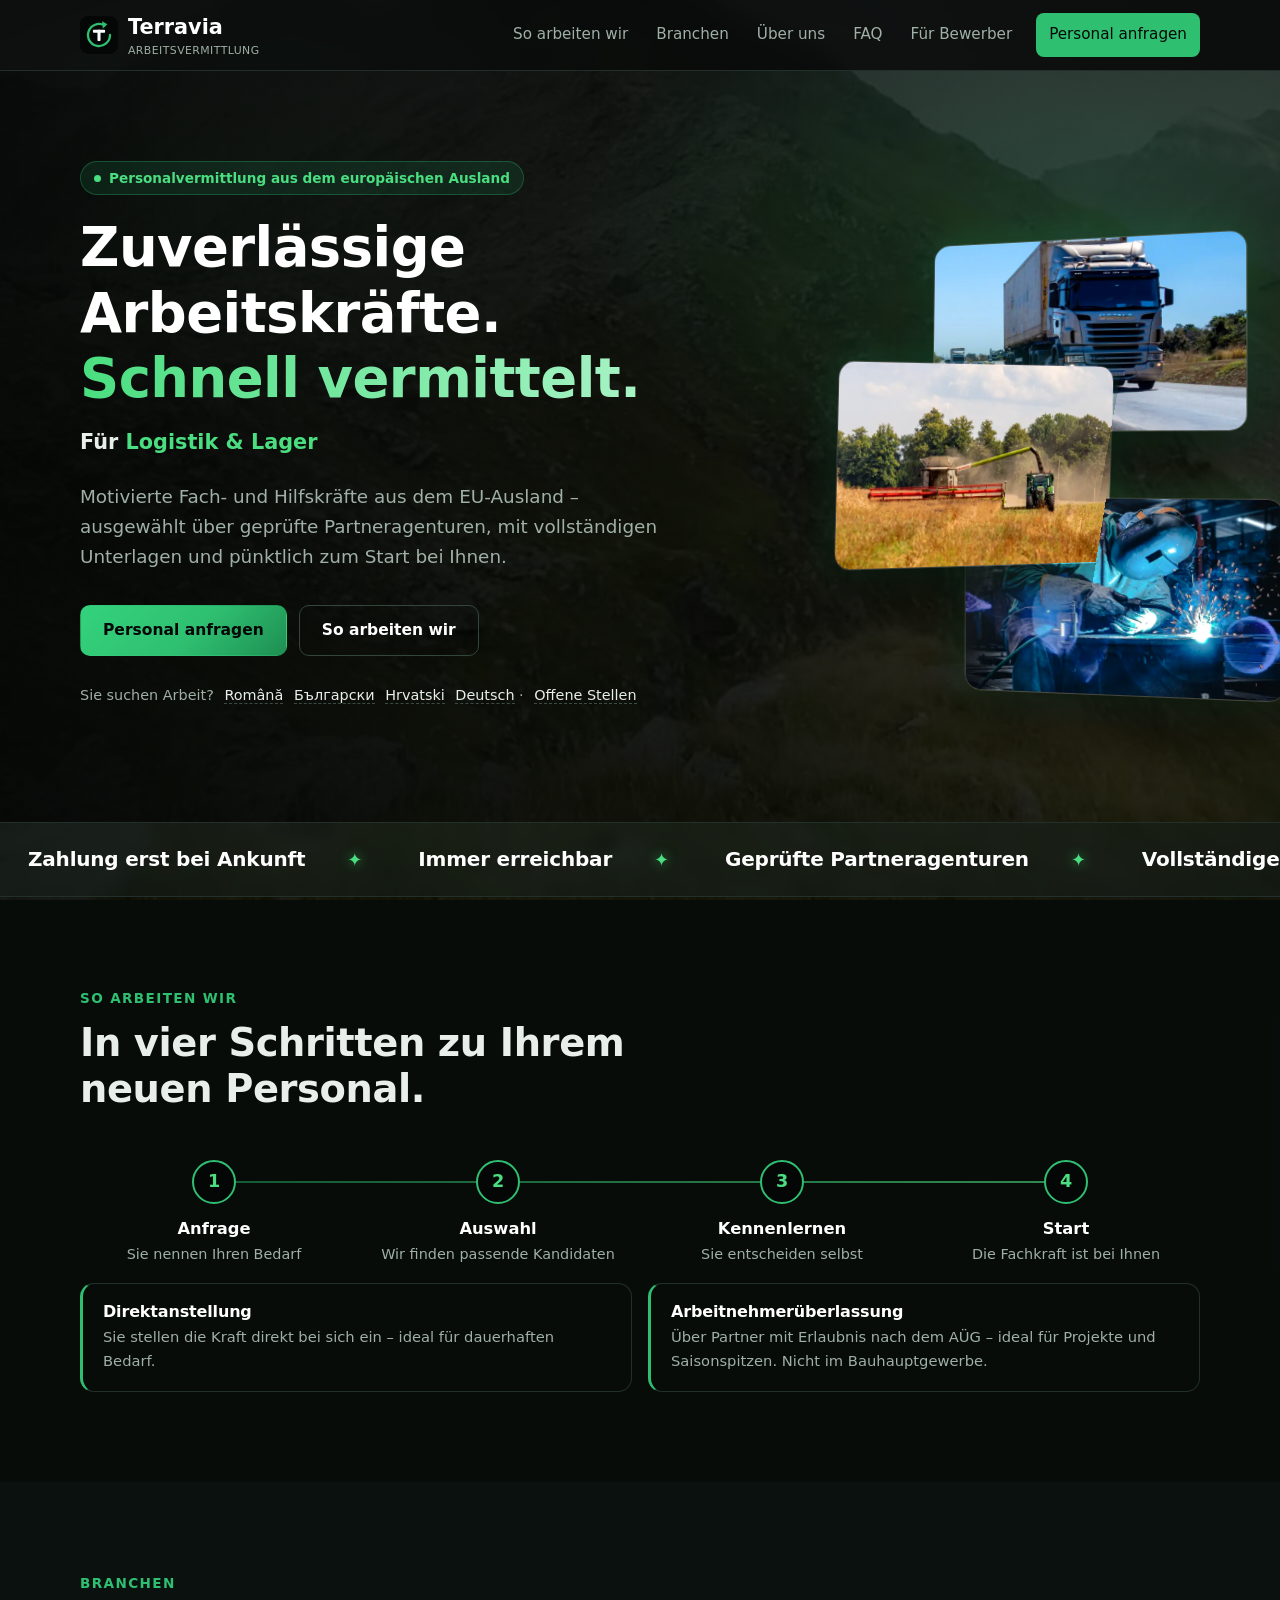
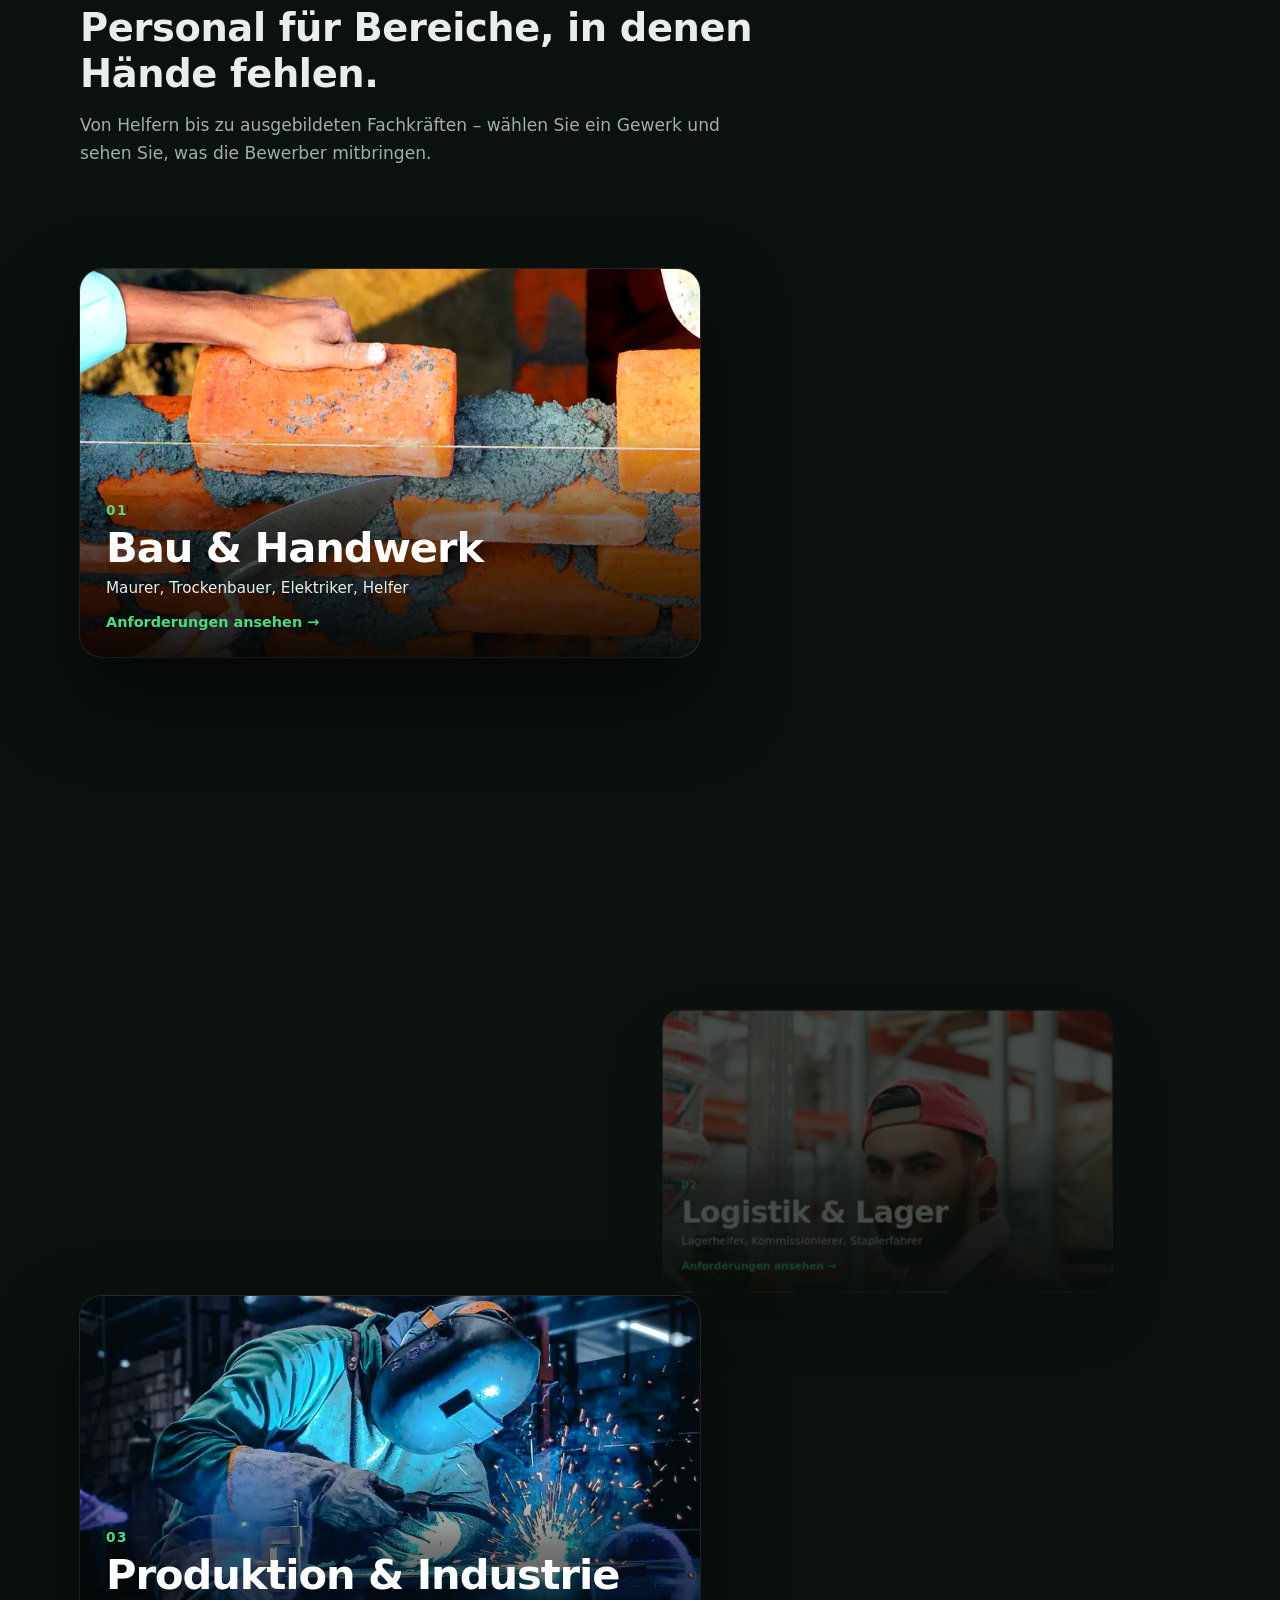
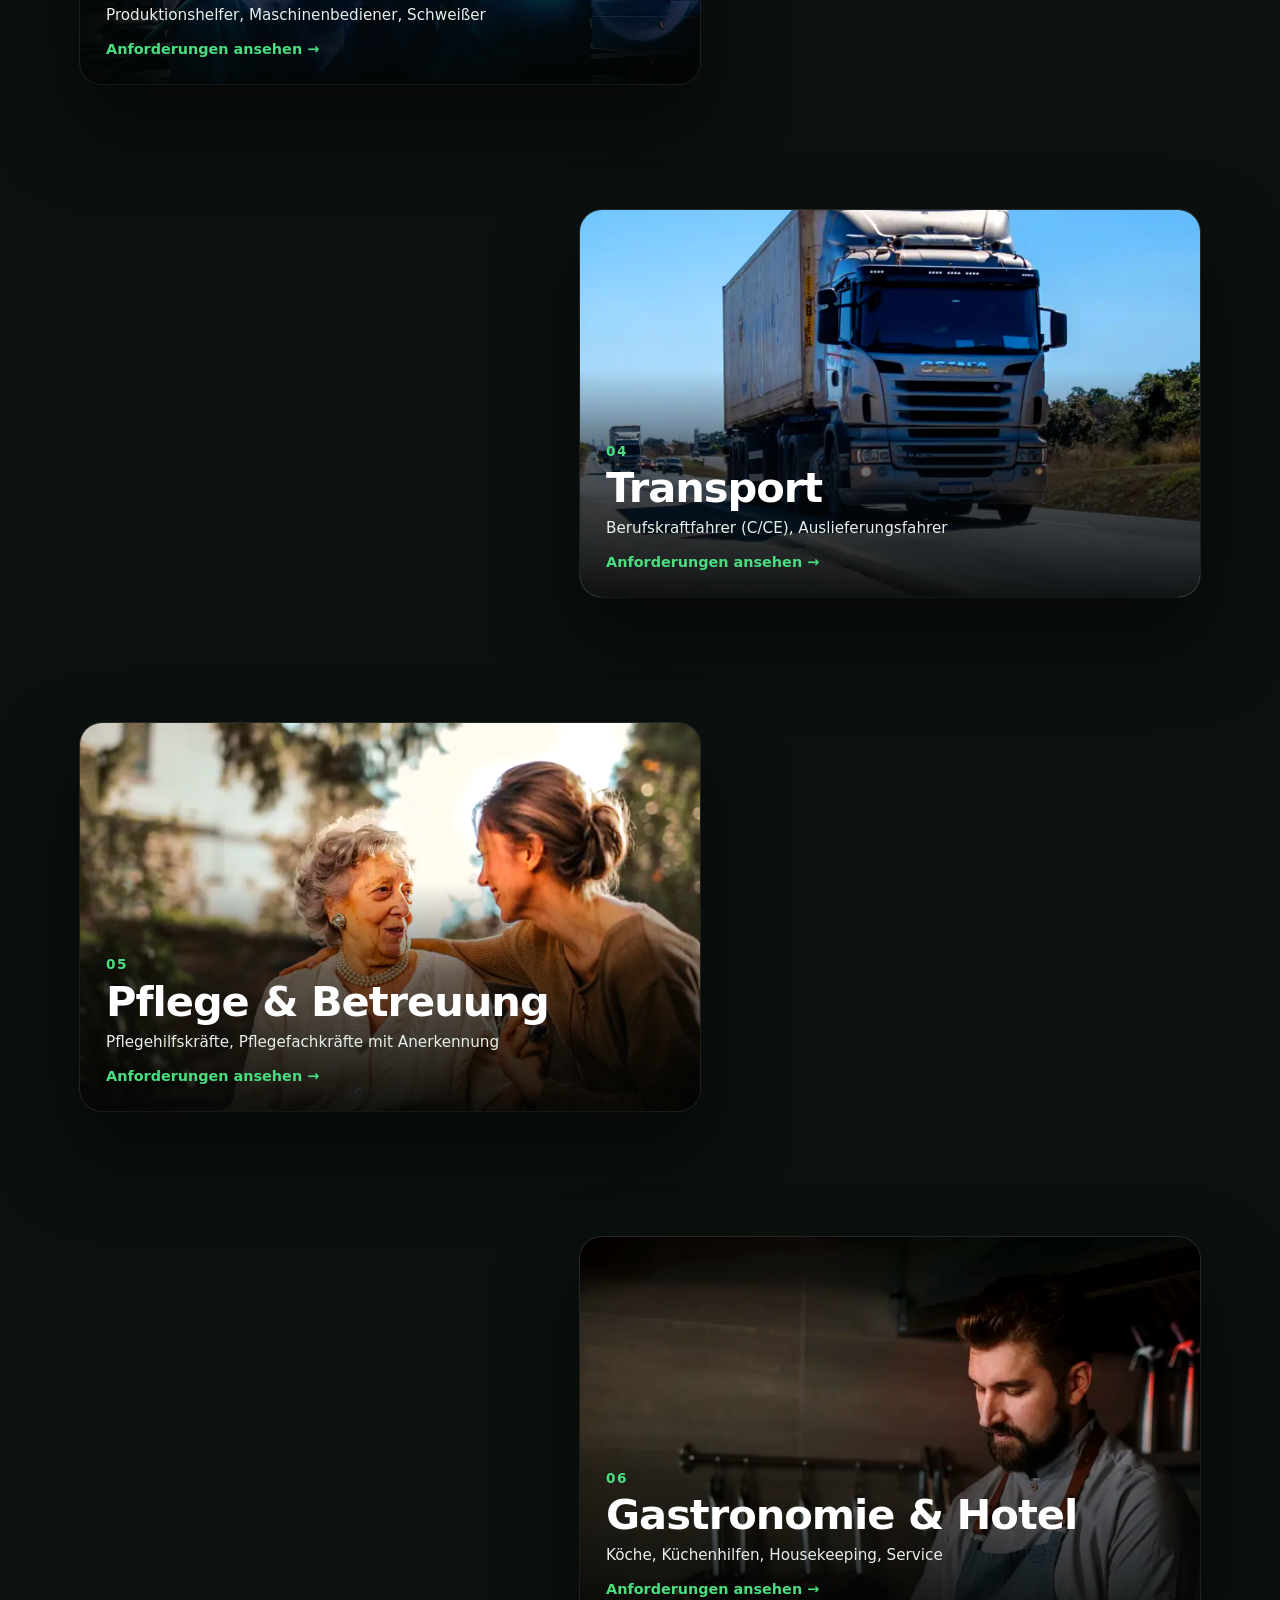
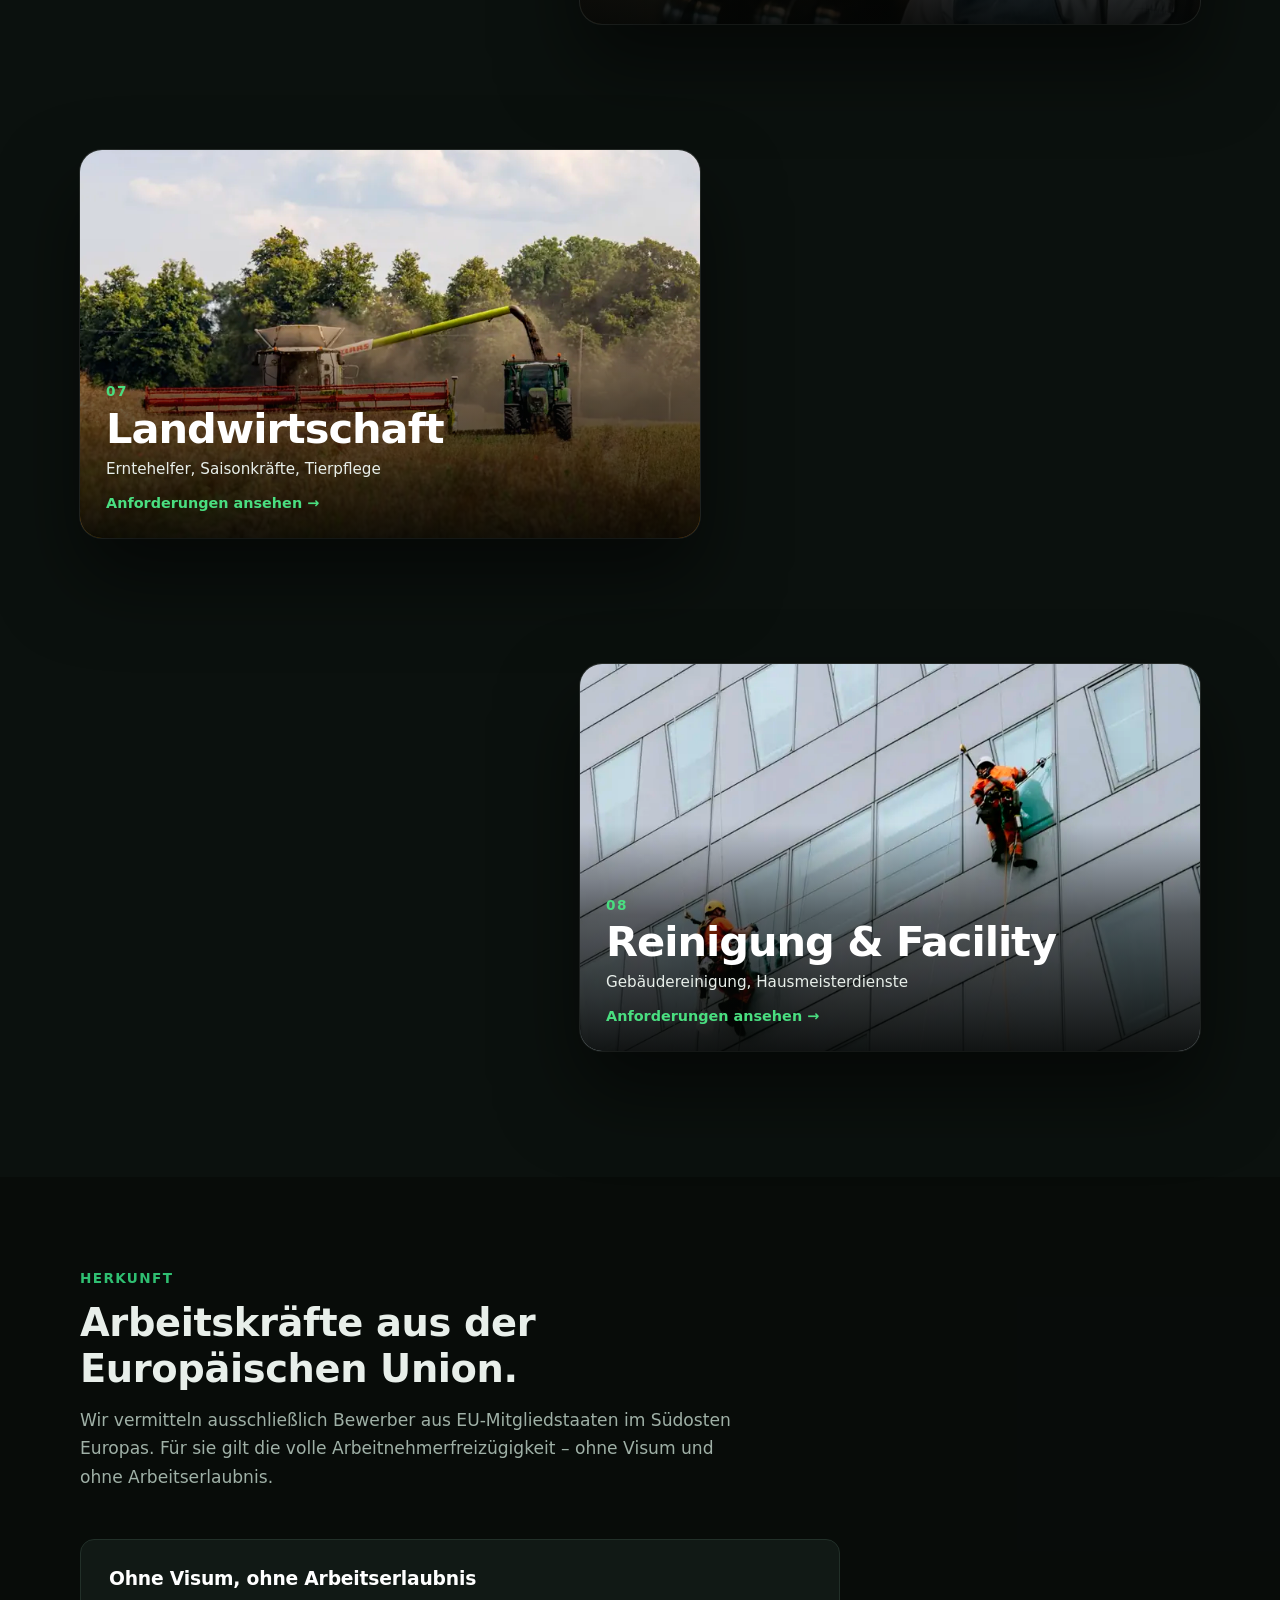
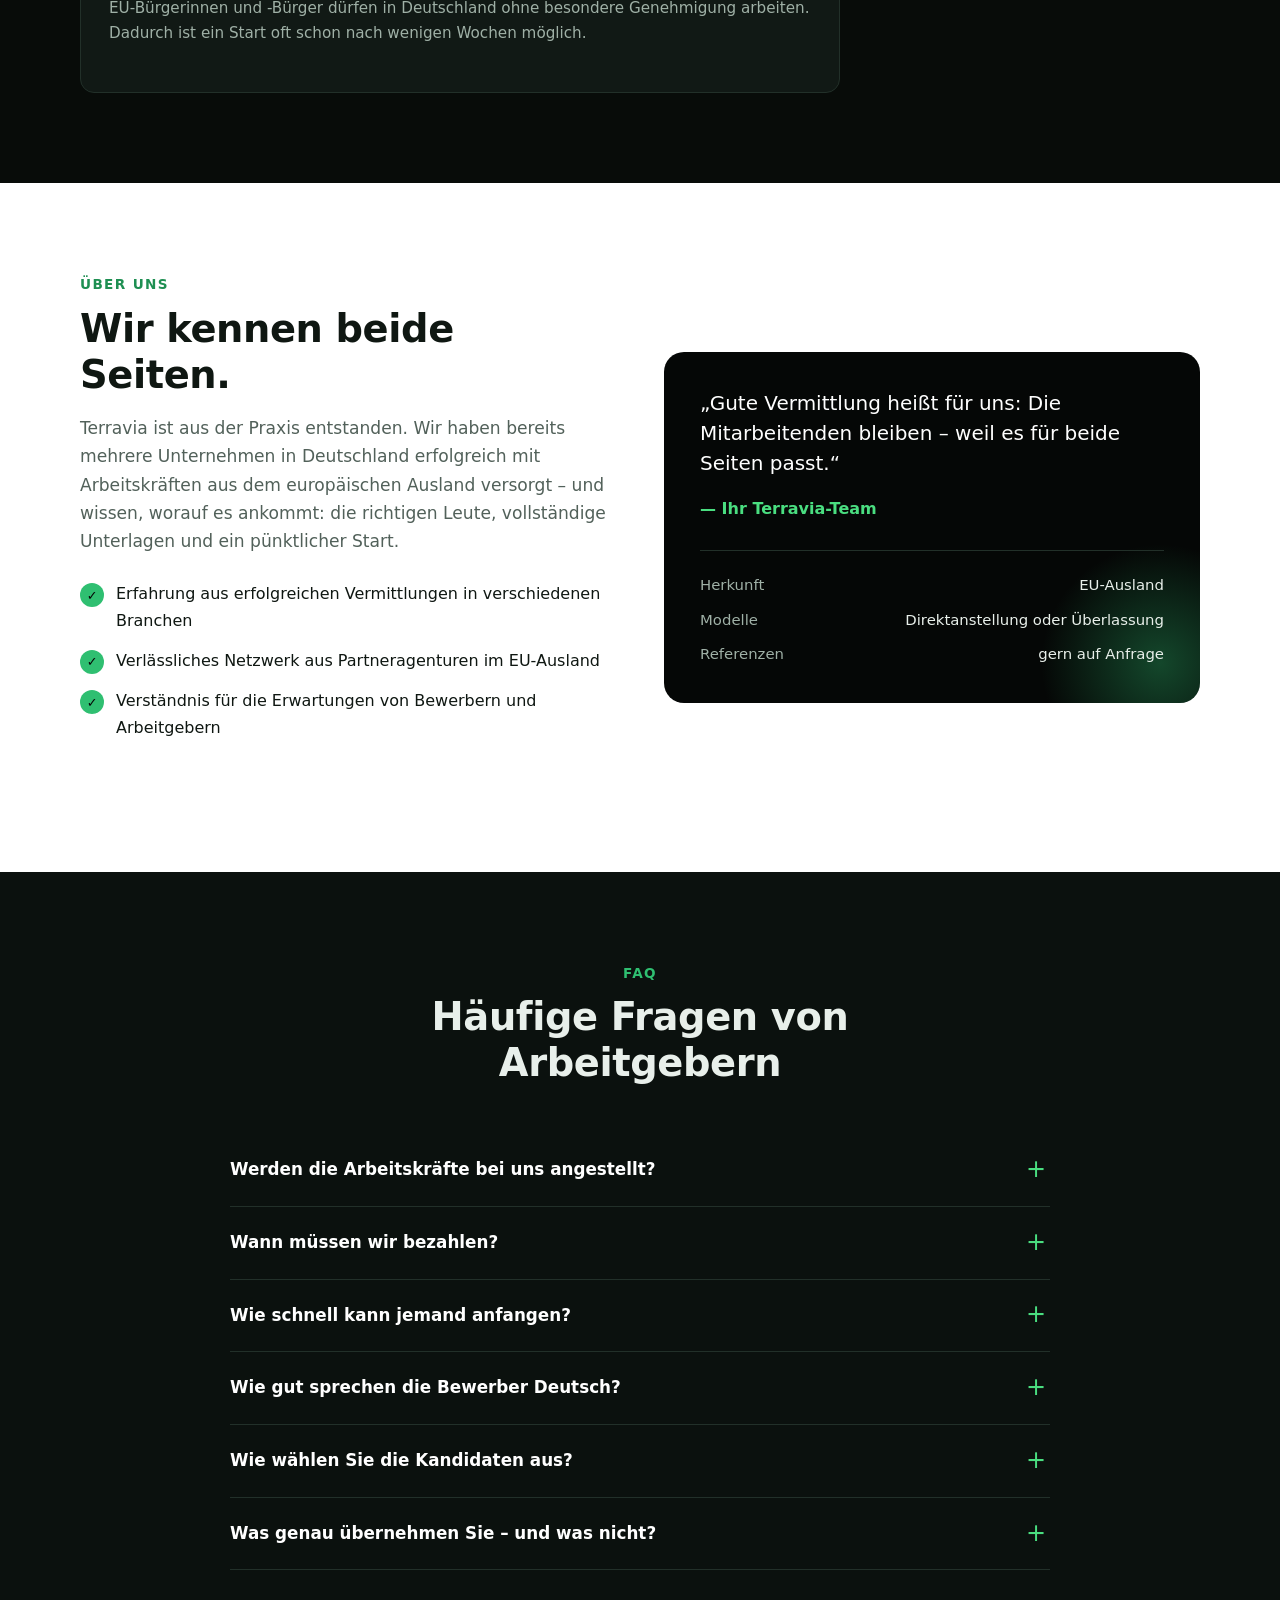
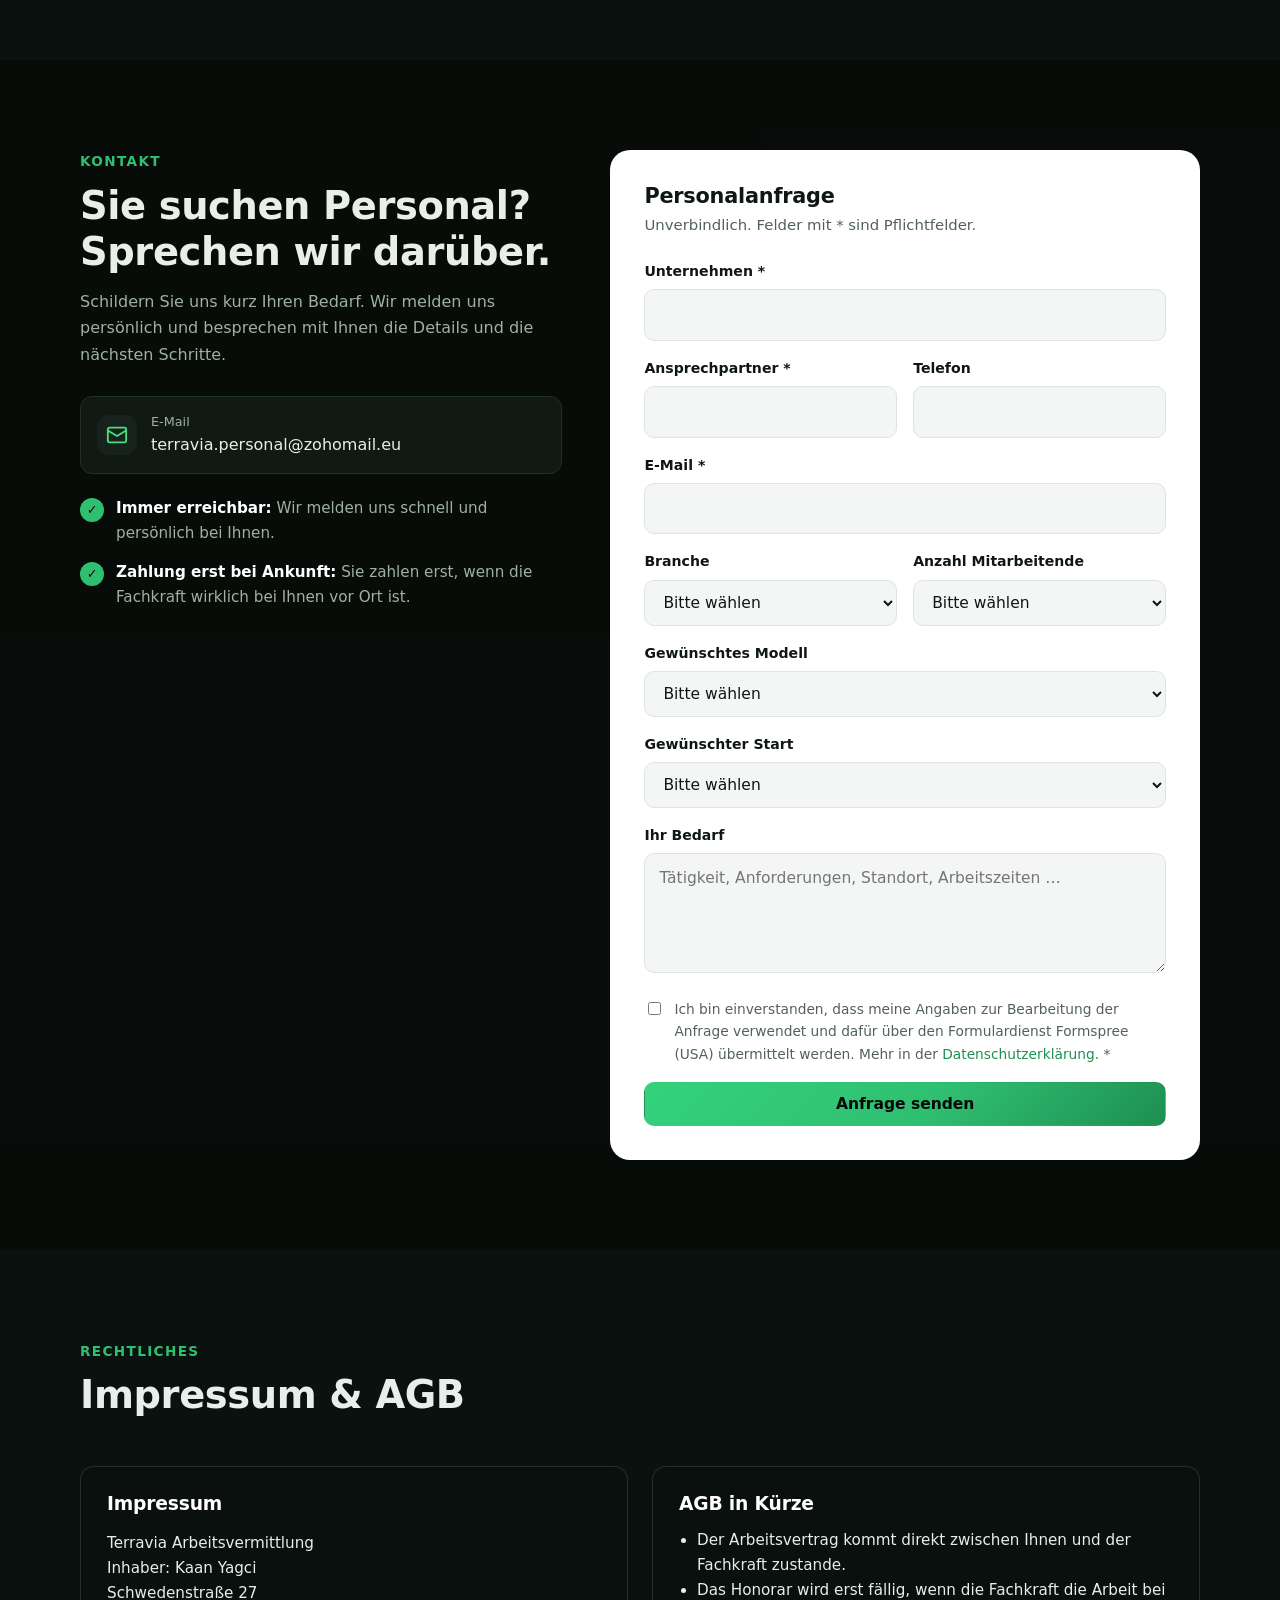
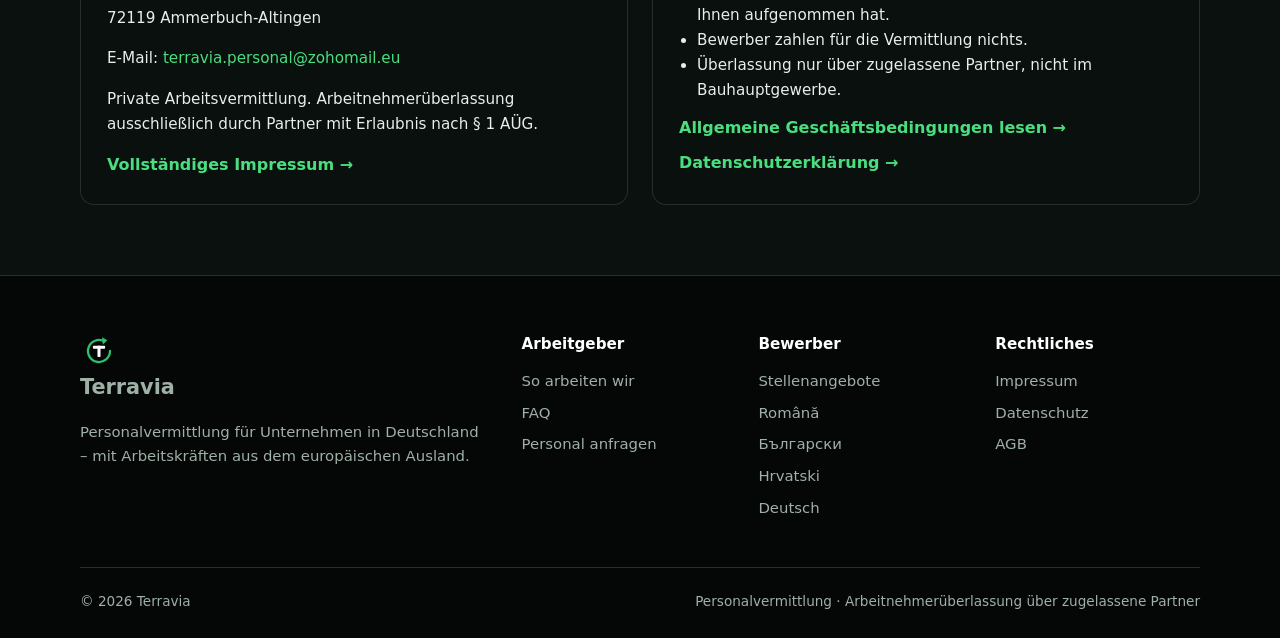
==== commit 3dffbe09: "Scroll-Video: Seitenanfang bis Seitenende = Videoanfang bis Videoende, Gewerke erscheinen abwechseln" ====
--- a/index.html
+++ b/index.html
@@ -12,14 +12,8 @@
 </head>
 <body>
   <div class="scroll-bg" aria-hidden="true">
-    <div class="scroll-bg-img" data-bg="assets/img/branchen/bau.webp"></div>
-    <div class="scroll-bg-img" data-bg="assets/img/branchen/logistik.webp"></div>
-    <div class="scroll-bg-img" data-bg="assets/img/branchen/produktion.webp"></div>
-    <div class="scroll-bg-img" data-bg="assets/img/branchen/transport.webp"></div>
-    <div class="scroll-bg-img" data-bg="assets/img/branchen/pflege.webp"></div>
-    <div class="scroll-bg-img" data-bg="assets/img/branchen/gastro.webp"></div>
-    <div class="scroll-bg-img" data-bg="assets/img/branchen/landwirtschaft.webp"></div>
-    <div class="scroll-bg-img" data-bg="assets/img/branchen/reinigung.webp"></div>
+    <video class="scroll-video" muted playsinline preload="auto" poster="assets/video/reise-quer.jpg"
+      data-quer="assets/video/reise-quer.mp4" data-hoch="assets/video/reise-hoch.mp4" data-poster-hoch="assets/video/reise-hoch.jpg"></video>
     <div class="scroll-bg-light"></div>
   </div>
   <a class="skip-link" href="#main">Zum Inhalt springen</a>
@@ -113,86 +107,95 @@
           <h2>Personal für Bereiche, in denen Hände fehlen.</h2>
           <p>Von Helfern bis zu ausgebildeten Fachkräften – wählen Sie ein Gewerk und sehen Sie, was die Bewerber mitbringen.</p>
         </div>
-        <div class="trades">
-          <ol class="trade-list">
-          <li>
-            <button type="button" class="trade" data-gewerk="bau" data-i="0">
-              <span class="trade-no">01</span>
-              <span class="trade-text"><span class="trade-name">Bau &amp; Handwerk</span><span class="trade-sub">Maurer, Trockenbauer, Elektriker, Helfer</span></span>
-              <span class="trade-go" aria-hidden="true">→</span>
-              <span class="trade-thumb" aria-hidden="true"><img src="assets/img/branchen/bau.webp" alt="" width="800" height="520" loading="lazy"></span>
-            </button>
-          </li>
-          <li>
-            <button type="button" class="trade" data-gewerk="logistik" data-i="1">
-              <span class="trade-no">02</span>
-              <span class="trade-text"><span class="trade-name">Logistik &amp; Lager</span><span class="trade-sub">Lagerhelfer, Kommissionierer, Staplerfahrer</span></span>
-              <span class="trade-go" aria-hidden="true">→</span>
-              <span class="trade-thumb" aria-hidden="true"><img src="assets/img/branchen/logistik.webp" alt="" width="800" height="520" loading="lazy"></span>
-            </button>
-          </li>
-          <li>
-            <button type="button" class="trade" data-gewerk="produktion" data-i="2">
-              <span class="trade-no">03</span>
-              <span class="trade-text"><span class="trade-name">Produktion &amp; Industrie</span><span class="trade-sub">Produktionshelfer, Maschinenbediener, Schweißer</span></span>
-              <span class="trade-go" aria-hidden="true">→</span>
-              <span class="trade-thumb" aria-hidden="true"><img src="assets/img/branchen/produktion.webp" alt="" width="800" height="520" loading="lazy"></span>
-            </button>
-          </li>
-          <li>
-            <button type="button" class="trade" data-gewerk="transport" data-i="3">
-              <span class="trade-no">04</span>
-              <span class="trade-text"><span class="trade-name">Transport</span><span class="trade-sub">Berufskraftfahrer (C/CE), Auslieferungsfahrer</span></span>
-              <span class="trade-go" aria-hidden="true">→</span>
-              <span class="trade-thumb" aria-hidden="true"><img src="assets/img/branchen/transport.webp" alt="" width="800" height="520" loading="lazy"></span>
-            </button>
-          </li>
-          <li>
-            <button type="button" class="trade" data-gewerk="pflege" data-i="4">
-              <span class="trade-no">05</span>
-              <span class="trade-text"><span class="trade-name">Pflege &amp; Betreuung</span><span class="trade-sub">Pflegehilfskräfte, Pflegefachkräfte mit Anerkennung</span></span>
-              <span class="trade-go" aria-hidden="true">→</span>
-              <span class="trade-thumb" aria-hidden="true"><img src="assets/img/branchen/pflege.webp" alt="" width="800" height="520" loading="lazy"></span>
-            </button>
-          </li>
-          <li>
-            <button type="button" class="trade" data-gewerk="gastro" data-i="5">
-              <span class="trade-no">06</span>
-              <span class="trade-text"><span class="trade-name">Gastronomie &amp; Hotel</span><span class="trade-sub">Köche, Küchenhilfen, Housekeeping, Service</span></span>
-              <span class="trade-go" aria-hidden="true">→</span>
-              <span class="trade-thumb" aria-hidden="true"><img src="assets/img/branchen/gastro.webp" alt="" width="800" height="520" loading="lazy"></span>
-            </button>
-          </li>
-          <li>
-            <button type="button" class="trade" data-gewerk="landwirtschaft" data-i="6">
-              <span class="trade-no">07</span>
-              <span class="trade-text"><span class="trade-name">Landwirtschaft</span><span class="trade-sub">Erntehelfer, Saisonkräfte, Tierpflege</span></span>
-              <span class="trade-go" aria-hidden="true">→</span>
-              <span class="trade-thumb" aria-hidden="true"><img src="assets/img/branchen/landwirtschaft.webp" alt="" width="800" height="520" loading="lazy"></span>
-            </button>
-          </li>
-          <li>
-            <button type="button" class="trade" data-gewerk="reinigung" data-i="7">
-              <span class="trade-no">08</span>
-              <span class="trade-text"><span class="trade-name">Reinigung &amp; Facility</span><span class="trade-sub">Gebäudereinigung, Hausmeisterdienste</span></span>
-              <span class="trade-go" aria-hidden="true">→</span>
-              <span class="trade-thumb" aria-hidden="true"><img src="assets/img/branchen/reinigung.webp" alt="" width="800" height="520" loading="lazy"></span>
-            </button>
-          </li>
-          </ol>
-          <div class="trade-stage">
-            <div class="trade-frame">
-            <img src="assets/img/branchen/bau.webp" alt="Maurer beim Mauern einer Ziegelwand" width="800" height="520" loading="lazy" class="on">
-            <img src="assets/img/branchen/logistik.webp" alt="Lagerarbeiter zwischen Hochregalen" width="800" height="520" loading="lazy">
-            <img src="assets/img/branchen/produktion.webp" alt="Schweißer bei der Arbeit in einer Werkhalle" width="800" height="520" loading="lazy">
-            <img src="assets/img/branchen/transport.webp" alt="LKW auf der Autobahn" width="800" height="520" loading="lazy">
-            <img src="assets/img/branchen/pflege.webp" alt="Pflegekraft im Gespräch mit einer älteren Dame" width="800" height="520" loading="lazy">
-            <img src="assets/img/branchen/gastro.webp" alt="Koch in einer Restaurantküche" width="800" height="520" loading="lazy">
-            <img src="assets/img/branchen/landwirtschaft.webp" alt="Mähdrescher und Traktor bei der Ernte" width="800" height="520" loading="lazy">
-            <img src="assets/img/branchen/reinigung.webp" alt="Fassadenreiniger an einem Bürogebäude" width="800" height="520" loading="lazy">
-            </div>
-            <p class="trade-caption">Klicken Sie auf ein Gewerk – Anforderungen, Sprachniveau und Nachweise im Überblick.</p>
-          </div>
+        <div class="showcase">
+          <article class="show-item show-left">
+            <button type="button" class="show-card" data-gewerk="bau">
+              <span class="show-img"><img src="assets/img/branchen/bau.webp" alt="Maurer beim Mauern einer Ziegelwand" width="800" height="520" loading="lazy"></span>
+              <span class="show-text">
+                <span class="show-no">01</span>
+                <span class="show-name">Bau &amp; Handwerk</span>
+                <span class="show-sub">Maurer, Trockenbauer, Elektriker, Helfer</span>
+                <span class="show-more">Anforderungen ansehen →</span>
+              </span>
+            </button>
+          </article>
+          <article class="show-item show-right">
+            <button type="button" class="show-card" data-gewerk="logistik">
+              <span class="show-img"><img src="assets/img/branchen/logistik.webp" alt="Lagerarbeiter zwischen Hochregalen" width="800" height="520" loading="lazy"></span>
+              <span class="show-text">
+                <span class="show-no">02</span>
+                <span class="show-name">Logistik &amp; Lager</span>
+                <span class="show-sub">Lagerhelfer, Kommissionierer, Staplerfahrer</span>
+                <span class="show-more">Anforderungen ansehen →</span>
+              </span>
+            </button>
+          </article>
+          <article class="show-item show-left">
+            <button type="button" class="show-card" data-gewerk="produktion">
+              <span class="show-img"><img src="assets/img/branchen/produktion.webp" alt="Schweißer bei der Arbeit in einer Werkhalle" width="800" height="520" loading="lazy"></span>
+              <span class="show-text">
+                <span class="show-no">03</span>
+                <span class="show-name">Produktion &amp; Industrie</span>
+                <span class="show-sub">Produktionshelfer, Maschinenbediener, Schweißer</span>
+                <span class="show-more">Anforderungen ansehen →</span>
+              </span>
+            </button>
+          </article>
+          <article class="show-item show-right">
+            <button type="button" class="show-card" data-gewerk="transport">
+              <span class="show-img"><img src="assets/img/branchen/transport.webp" alt="LKW auf der Autobahn" width="800" height="520" loading="lazy"></span>
+              <span class="show-text">
+                <span class="show-no">04</span>
+                <span class="show-name">Transport</span>
+                <span class="show-sub">Berufskraftfahrer (C/CE), Auslieferungsfahrer</span>
+                <span class="show-more">Anforderungen ansehen →</span>
+              </span>
+            </button>
+          </article>
+          <article class="show-item show-left">
+            <button type="button" class="show-card" data-gewerk="pflege">
+              <span class="show-img"><img src="assets/img/branchen/pflege.webp" alt="Pflegekraft im Gespräch mit einer älteren Dame" width="800" height="520" loading="lazy"></span>
+              <span class="show-text">
+                <span class="show-no">05</span>
+                <span class="show-name">Pflege &amp; Betreuung</span>
+                <span class="show-sub">Pflegehilfskräfte, Pflegefachkräfte mit Anerkennung</span>
+                <span class="show-more">Anforderungen ansehen →</span>
+              </span>
+            </button>
+          </article>
+          <article class="show-item show-right">
+            <button type="button" class="show-card" data-gewerk="gastro">
+              <span class="show-img"><img src="assets/img/branchen/gastro.webp" alt="Koch in einer Restaurantküche" width="800" height="520" loading="lazy"></span>
+              <span class="show-text">
+                <span class="show-no">06</span>
+                <span class="show-name">Gastronomie &amp; Hotel</span>
+                <span class="show-sub">Köche, Küchenhilfen, Housekeeping, Service</span>
+                <span class="show-more">Anforderungen ansehen →</span>
+              </span>
+            </button>
+          </article>
+          <article class="show-item show-left">
+            <button type="button" class="show-card" data-gewerk="landwirtschaft">
+              <span class="show-img"><img src="assets/img/branchen/landwirtschaft.webp" alt="Mähdrescher und Traktor bei der Ernte" width="800" height="520" loading="lazy"></span>
+              <span class="show-text">
+                <span class="show-no">07</span>
+                <span class="show-name">Landwirtschaft</span>
+                <span class="show-sub">Erntehelfer, Saisonkräfte, Tierpflege</span>
+                <span class="show-more">Anforderungen ansehen →</span>
+              </span>
+            </button>
+          </article>
+          <article class="show-item show-right">
+            <button type="button" class="show-card" data-gewerk="reinigung">
+              <span class="show-img"><img src="assets/img/branchen/reinigung.webp" alt="Fassadenreiniger an einem Bürogebäude" width="800" height="520" loading="lazy"></span>
+              <span class="show-text">
+                <span class="show-no">08</span>
+                <span class="show-name">Reinigung &amp; Facility</span>
+                <span class="show-sub">Gebäudereinigung, Hausmeisterdienste</span>
+                <span class="show-more">Anforderungen ansehen →</span>
+              </span>
+            </button>
+          </article>
         </div>
       </div>
     </section>
@@ -390,6 +393,35 @@
         </div>
       </div>
     </section>
+    <!-- ================= RECHTLICHES ================= -->
+    <section class="section legal-end" id="rechtliches">
+      <div class="container">
+        <div class="section-head">
+          <div class="kicker">Rechtliches</div>
+          <h2>Impressum &amp; AGB</h2>
+        </div>
+        <div class="legal-grid">
+          <div class="legal-box">
+            <h3>Impressum</h3>
+            <p>Terravia Arbeitsvermittlung<br>Inhaber: Kaan Yagci<br>Schwedenstraße 27<br>72119 Ammerbuch-Altingen</p>
+            <p>E-Mail: <a data-cfg="email" href="#"></a></p>
+            <p>Private Arbeitsvermittlung. Arbeitnehmerüberlassung ausschließlich durch Partner mit Erlaubnis nach § 1 AÜG.</p>
+            <a class="legal-link" href="impressum.html">Vollständiges Impressum →</a>
+          </div>
+          <div class="legal-box">
+            <h3>AGB in Kürze</h3>
+            <ul>
+              <li>Der Arbeitsvertrag kommt direkt zwischen Ihnen und der Fachkraft zustande.</li>
+              <li>Das Honorar wird erst fällig, wenn die Fachkraft die Arbeit bei Ihnen aufgenommen hat.</li>
+              <li>Bewerber zahlen für die Vermittlung nichts.</li>
+              <li>Überlassung nur über zugelassene Partner, nicht im Bauhauptgewerbe.</li>
+            </ul>
+            <a class="legal-link" href="agb.html">Allgemeine Geschäftsbedingungen lesen →</a>
+            <a class="legal-link" href="datenschutz.html">Datenschutzerklärung →</a>
+          </div>
+        </div>
+      </div>
+    </section>
   </main>
 
   <footer class="site-footer">
@@ -420,6 +452,7 @@
           <h4>Rechtliches</h4>
           <a href="impressum.html">Impressum</a>
           <a href="datenschutz.html">Datenschutz</a>
+          <a href="agb.html">AGB</a>
         </div>
       </div>
       <div class="footer-bottom">
--- a/assets/css/style.css
+++ b/assets/css/style.css
@@ -777,3 +777,60 @@
   .mq-track, .trade-frame img.on { animation: none; }
 }
 
+/* ---------- Video im Hintergrund: läuft mit dem Scrollen ---------- */
+.scroll-video {
+  position: absolute; inset: 0; width: 100%; height: 100%; object-fit: cover;
+  filter: saturate(1.3) contrast(1.08) brightness(0.85);
+}
+
+/* ---------- Gewerke erscheinen abwechselnd links und rechts ---------- */
+.showcase { display: flex; flex-direction: column; gap: 14vh; padding: 6vh 0 4vh; perspective: 1400px; }
+.show-item { width: min(620px, 100%); }
+.show-right { align-self: flex-end; }
+.show-card {
+  display: block; width: 100%; padding: 0; border: 0; background: none; color: inherit; font: inherit; text-align: left; cursor: pointer;
+  border-radius: 22px; overflow: hidden; position: relative;
+  box-shadow: 0 40px 80px rgba(0, 0, 0, 0.55), 0 0 0 1px rgba(255, 255, 255, 0.12);
+  transform-style: preserve-3d;
+}
+.show-img { display: block; aspect-ratio: 16 / 10; overflow: hidden; }
+.show-img img { width: 100%; height: 100%; object-fit: cover; display: block; filter: saturate(1.3) contrast(1.06); transform: scale(1.12); transition: transform 1.6s cubic-bezier(0.16, 1, 0.3, 1); }
+.show-card:hover .show-img img { transform: scale(1.02); }
+.show-text {
+  position: absolute; left: 0; right: 0; bottom: 0; padding: 70px 26px 22px; display: block;
+  background: linear-gradient(0deg, rgba(3, 5, 4, 0.92), rgba(3, 5, 4, 0.55) 60%, transparent);
+}
+.show-no { display: block; font-weight: 900; font-size: 0.85rem; letter-spacing: 0.12em; color: var(--green-bright); }
+.show-name { display: block; font-size: clamp(1.7rem, 3.6vw, 2.6rem); font-weight: 850; letter-spacing: -0.025em; line-height: 1.05; color: var(--white); margin: 4px 0 6px; }
+.show-sub { display: block; color: var(--text-light); font-size: 0.95rem; }
+.show-more { display: inline-block; margin-top: 10px; color: var(--green-bright); font-weight: 700; font-size: 0.9rem; transition: transform 0.25s; }
+.show-card:hover .show-more { transform: translateX(6px); }
+.show-card:focus-visible { outline: 2px solid var(--green-bright); outline-offset: 4px; }
+/* Einflug: von der eigenen Seite herein drehen, beim Weiterscrollen nach hinten weg */
+.js-show .show-item { opacity: 0; transform: translate3d(var(--sx), 40px, -120px) rotateY(var(--sr)) scale(0.92); transition: opacity 0.8s ease, transform 1.1s cubic-bezier(0.16, 1, 0.3, 1); }
+.js-show .show-left { --sx: -18vw; --sr: 38deg; transform-origin: left center; }
+.js-show .show-right { --sx: 18vw; --sr: -38deg; transform-origin: right center; }
+.js-show .show-item.in { opacity: 1; transform: none; }
+.js-show .show-item.in .show-img img { transform: scale(1.02); }
+.js-show .show-item.past { opacity: 0.25; transform: translate3d(0, -30px, -260px) scale(0.86); }
+@media (max-width: 700px) {
+  .showcase { gap: 8vh; }
+  .js-show .show-left { --sx: -40px; --sr: 25deg; }
+  .js-show .show-right { --sx: 40px; --sr: -25deg; }
+  .show-text { padding: 50px 18px 16px; }
+}
+
+/* ---------- Abschluss: Impressum & AGB ---------- */
+.legal-end { padding-bottom: 70px; }
+.legal-grid { display: grid; grid-template-columns: 1fr 1fr; gap: 24px; }
+.legal-box { background: rgba(11, 17, 14, 0.75); border: 1px solid rgba(255, 255, 255, 0.12); border-radius: var(--radius); padding: 26px; backdrop-filter: blur(8px); -webkit-backdrop-filter: blur(8px); min-width: 0; }
+.legal-box h3 { margin: 0 0 12px; color: var(--white); }
+.legal-box p, .legal-box li { color: var(--text-light); font-size: 0.95rem; }
+.legal-box ul { padding-left: 18px; margin: 0 0 12px; }
+.legal-link { display: block; margin-top: 8px; font-weight: 700; }
+@media (max-width: 700px) { .legal-grid { grid-template-columns: 1fr; } }
+
+@media (prefers-reduced-motion: reduce) {
+  .js-show .show-item, .js-show .show-item.past { opacity: 1; transform: none; transition: none; }
+}
+
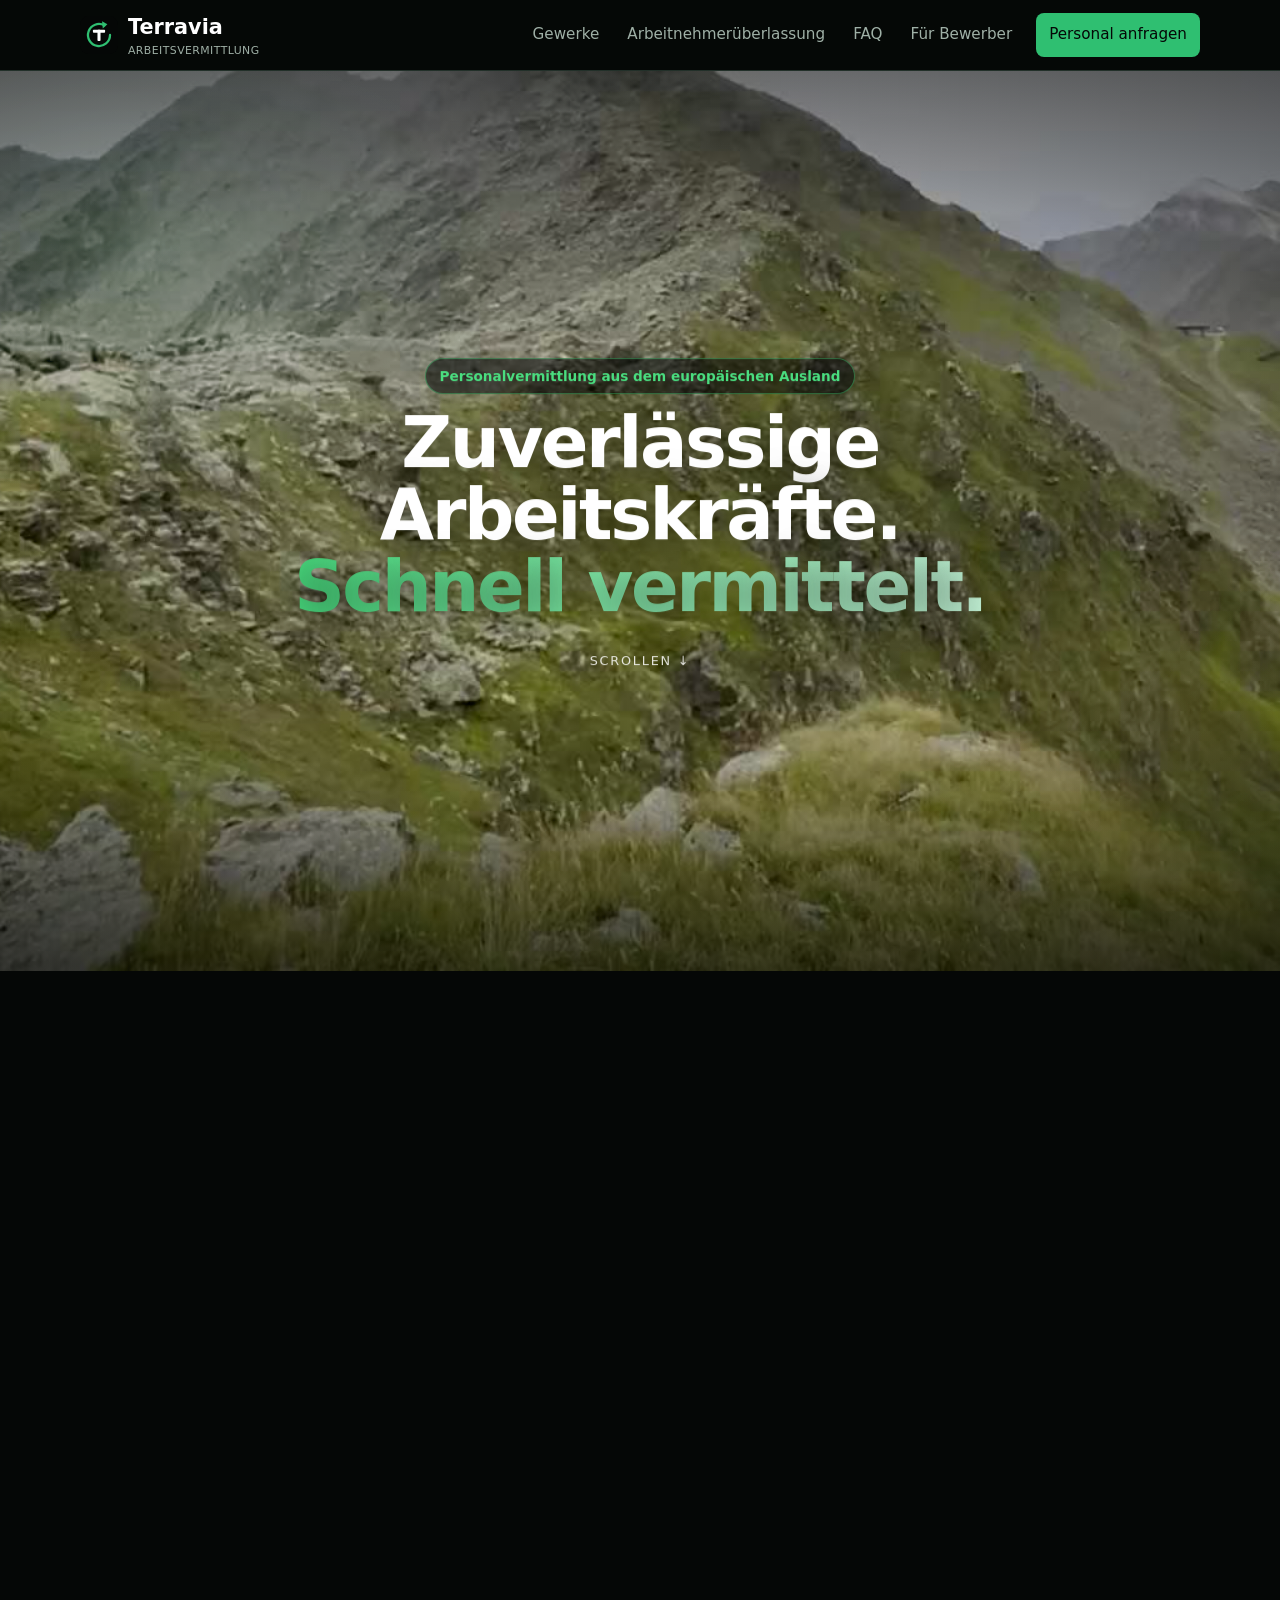
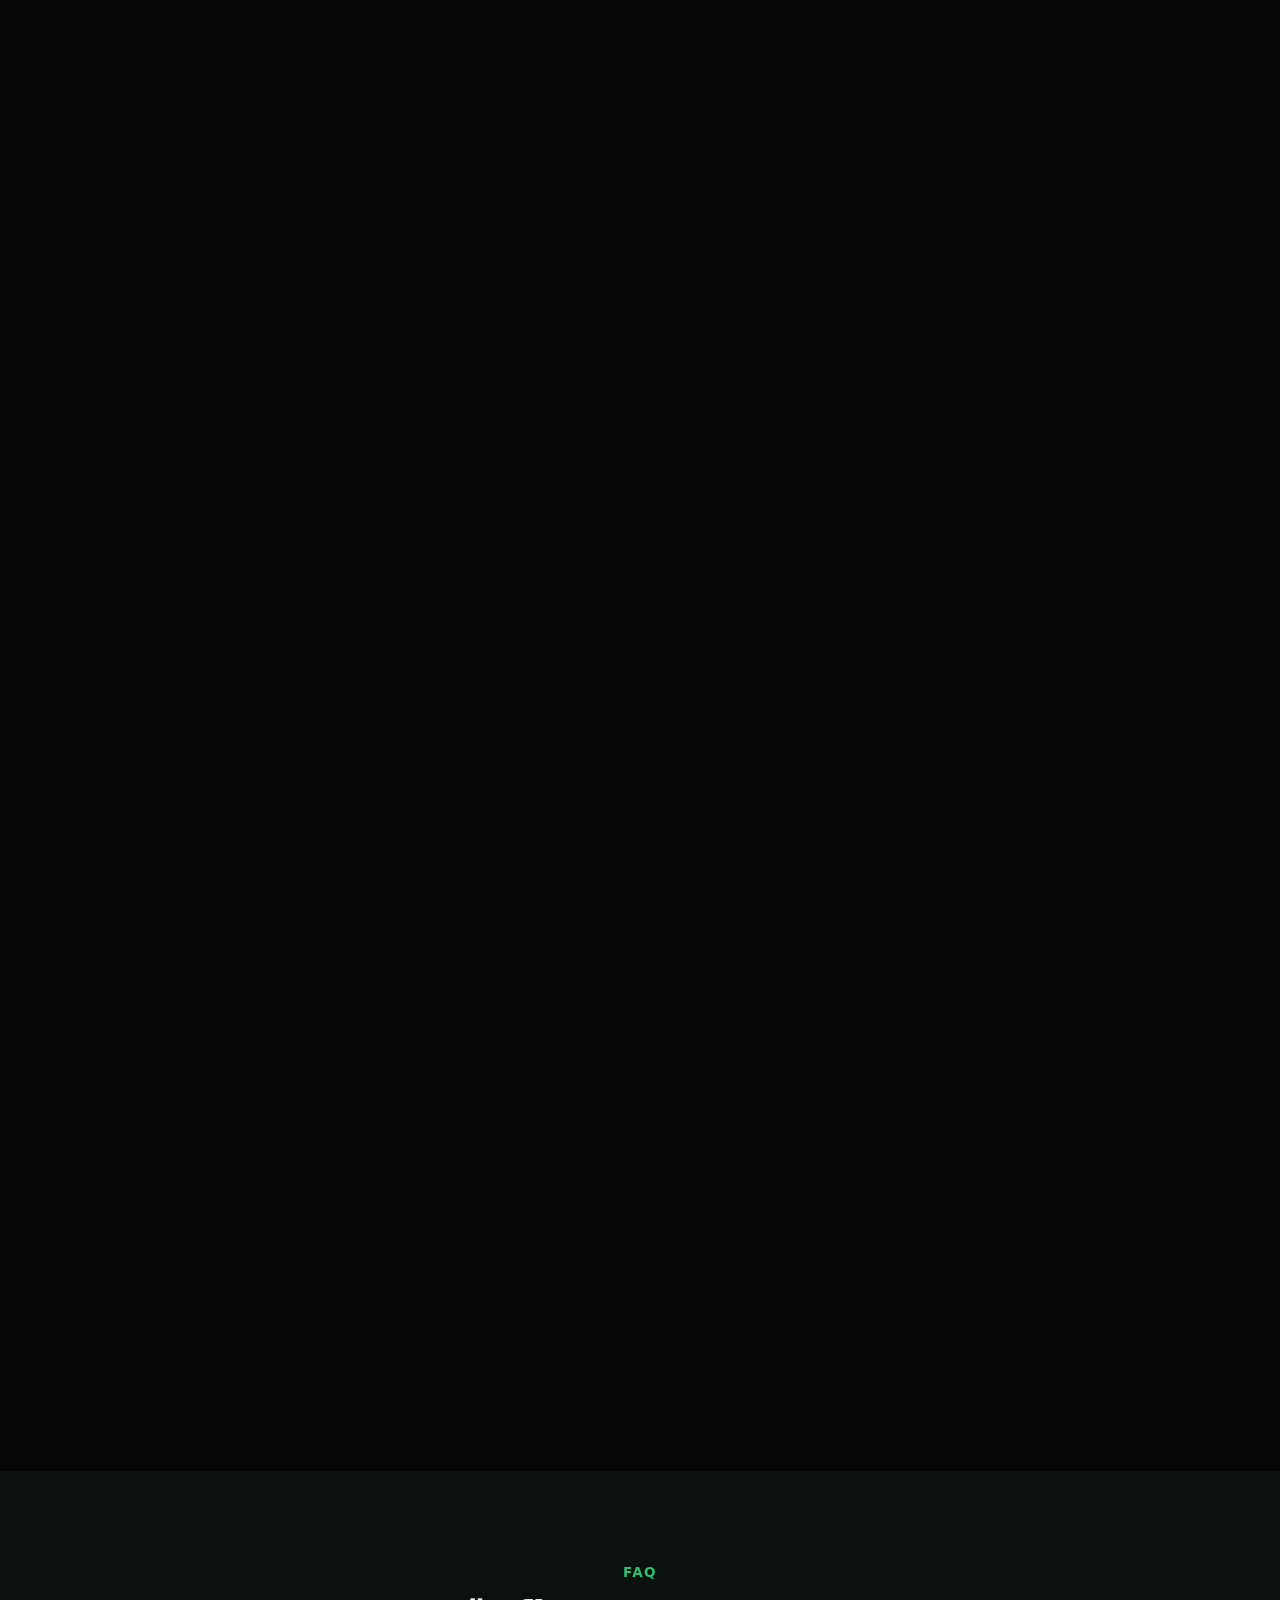
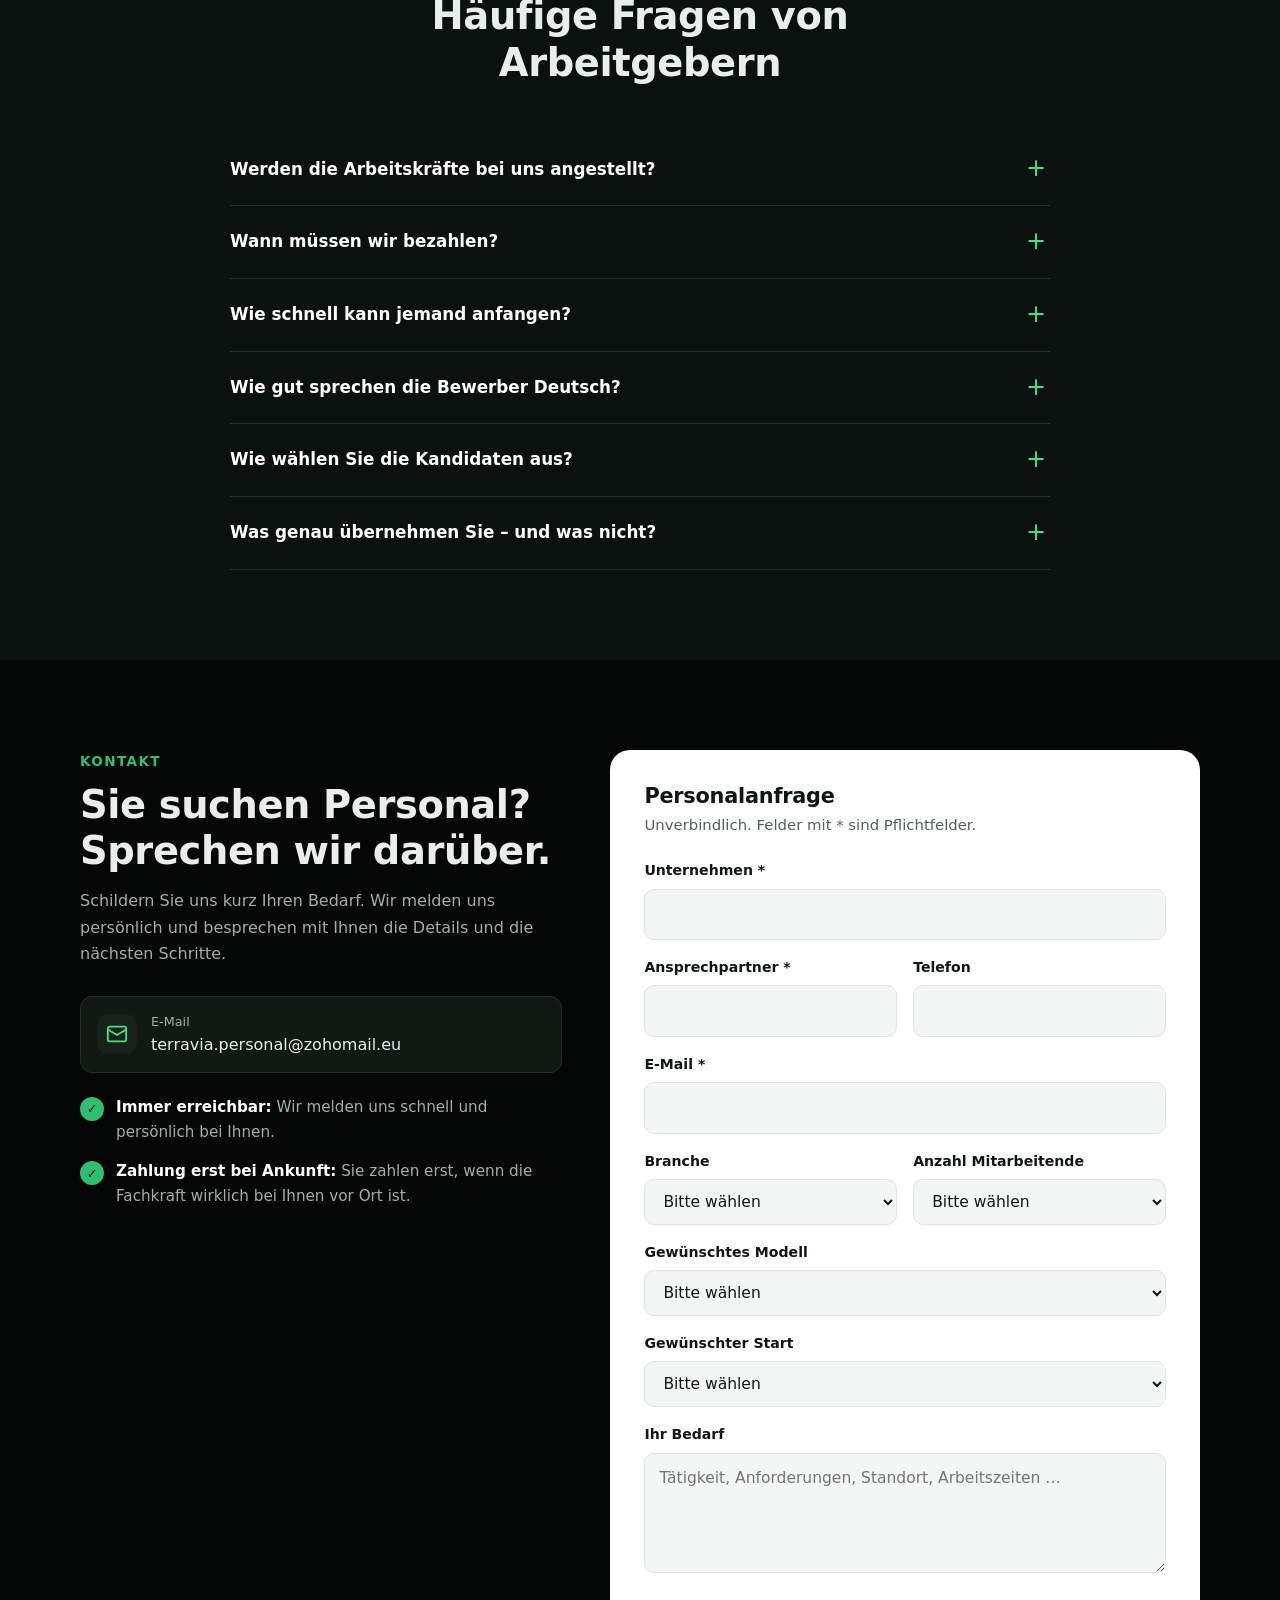
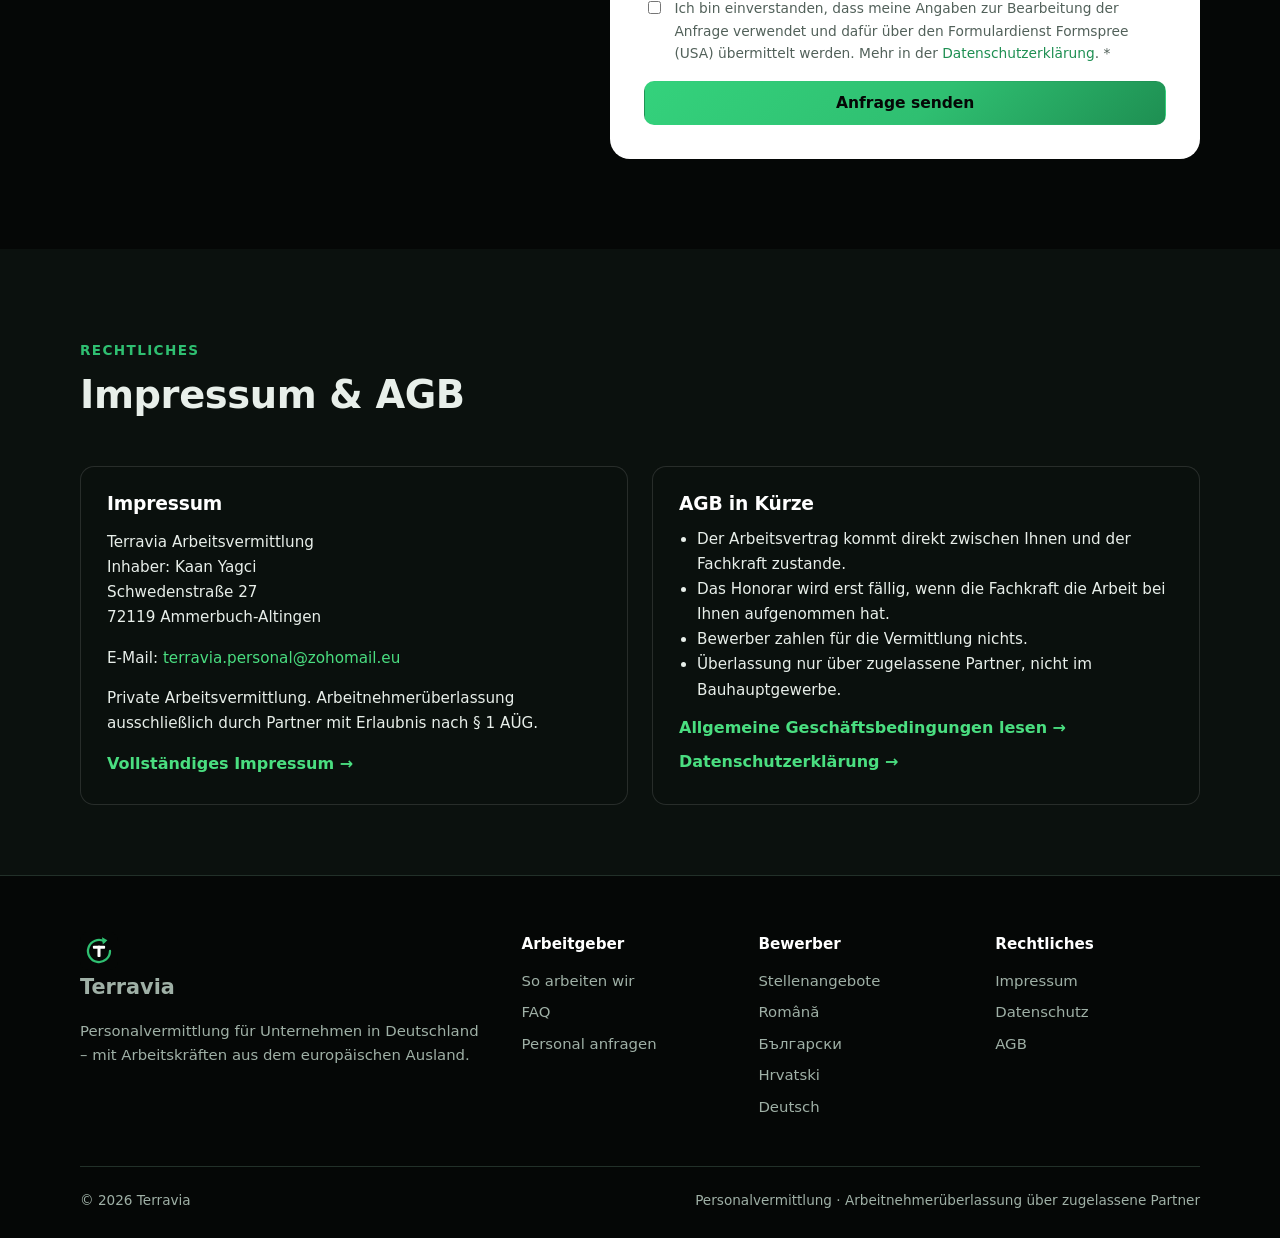
==== commit 98f4d909: "Startseite neu: Video-Reise durch die Berge (77 % der Seite), Gewerke und Arbeitnehmerüberlassung sc" ====
--- a/index.html
+++ b/index.html
@@ -11,12 +11,7 @@
   <link rel="stylesheet" href="assets/css/style.css">
 </head>
 <body>
-  <div class="scroll-bg" aria-hidden="true">
-    <video class="scroll-video" muted playsinline preload="auto" poster="assets/video/reise-quer.jpg"
-      data-quer="assets/video/reise-quer.mp4" data-hoch="assets/video/reise-hoch.mp4" data-poster-hoch="assets/video/reise-hoch.jpg"></video>
-    <div class="scroll-bg-light"></div>
-  </div>
-  <a class="skip-link" href="#main">Zum Inhalt springen</a>
+  <a class="skip-link" href="#faq">Zum Inhalt springen</a>
 
   <header class="site-header">
     <div class="container">
@@ -26,9 +21,8 @@
       </a>
       <button class="nav-toggle" aria-label="Menü öffnen" aria-expanded="false">☰</button>
       <nav class="nav" aria-label="Hauptnavigation">
-        <a href="#ablauf">So arbeiten wir</a>
-        <a href="#branchen">Branchen</a>
-        <a href="#ueber-uns">Über uns</a>
+        <a href="#start" data-jump="0.075">Gewerke</a>
+        <a href="#start" data-jump="0.64">Arbeitnehmerüberlassung</a>
         <a href="#faq">FAQ</a>
         <a href="bewerber.html">Für Bewerber</a>
         <a href="#kontakt" class="btn btn-green btn-small">Personal anfragen</a>
@@ -37,210 +31,91 @@
   </header>
 
   <main id="main">
-    <!-- ================= HERO ================= -->
-    <section class="hero">
-      <div class="hero-screens" aria-hidden="true">
-        <div class="screen s1"><img src="assets/img/branchen/bau.webp" alt="" width="800" height="520"></div>
-        <div class="screen s2"><img src="assets/img/branchen/landwirtschaft.webp" alt="" width="800" height="520"></div>
-        <div class="screen s3"><img src="assets/img/branchen/produktion.webp" alt="" width="800" height="520"></div>
-      </div>
-      <div class="container">
-        <div>
-          <span class="eyebrow">Personalvermittlung aus dem europäischen Ausland</span>
+    <!-- ================= REISE DURCH DIE BERGE (Video läuft mit dem Scrollen) ================= -->
+    <section class="journey" id="start" aria-label="Gewerke und Arbeitnehmerüberlassung">
+      <div class="journey-stage">
+        <video class="journey-video" muted playsinline preload="auto" poster="assets/video/reise-quer.jpg"
+          data-quer="assets/video/reise-quer.mp4" data-hoch="assets/video/reise-hoch.mp4" data-poster-hoch="assets/video/reise-hoch.jpg" aria-hidden="true"></video>
+        <div class="journey-shade" aria-hidden="true"></div>
+        <div class="journey-light" aria-hidden="true"></div>
+        <div class="journey-bar" aria-hidden="true"></div>
+        <div class="j-panel j-center j-intro" data-a="0" data-b="0.085" data-hold="1">
+          <span class="j-kick">Personalvermittlung aus dem europäischen Ausland</span>
           <h1>Zuverlässige Arbeitskräfte.<br><em>Schnell vermittelt.</em></h1>
-          <p class="hero-rotator" aria-hidden="true">Für <span class="rotator" data-words="Bau &amp; Handwerk|Logistik &amp; Lager|Produktion &amp; Industrie|Transport|Pflege &amp; Betreuung|Gastronomie &amp; Hotel|Landwirtschaft|Reinigung &amp; Facility">Bau &amp; Handwerk</span></p>
-          <p class="lead">Motivierte Fach- und Hilfskräfte aus dem EU-Ausland – ausgewählt über geprüfte Partneragenturen, mit vollständigen Unterlagen und pünktlich zum Start bei Ihnen.</p>
-          <div class="hero-actions">
-            <a href="#kontakt" class="btn btn-green">Personal anfragen</a>
-            <a href="#ablauf" class="btn btn-ghost">So arbeiten wir</a>
-          </div>
-          <p class="hero-langs">Sie suchen Arbeit?
-            <a href="bewerber.html?lang=ro">Română</a>
-            <a href="bewerber.html?lang=bg">Български</a>
-            <a href="bewerber.html?lang=hr">Hrvatski</a>
-            <a href="bewerber.html?lang=de">Deutsch</a>
-            · <a href="jobs.html">Offene Stellen</a>
-          </p>
-        </div>
-      </div>
-    </section>
-
-    <!-- ================= TRUST ================= -->
-    <div class="trust marquee" aria-label="Unsere Versprechen">
-      <ul class="sr-only"><li>Zahlung erst bei Ankunft</li><li>Immer erreichbar</li><li>Geprüfte Partneragenturen</li><li>Vollständige Unterlagen</li><li>Fester Ansprechpartner</li><li>EU-Fachkräfte ohne Visum</li></ul>
-      <div class="mq-track" aria-hidden="true"><div class="mq-row"><span class="mq-item">Zahlung erst bei Ankunft</span><span class="mq-item">Immer erreichbar</span><span class="mq-item">Geprüfte Partneragenturen</span><span class="mq-item">Vollständige Unterlagen</span><span class="mq-item">Fester Ansprechpartner</span><span class="mq-item">EU-Fachkräfte ohne Visum</span></div><div class="mq-row"><span class="mq-item">Zahlung erst bei Ankunft</span><span class="mq-item">Immer erreichbar</span><span class="mq-item">Geprüfte Partneragenturen</span><span class="mq-item">Vollständige Unterlagen</span><span class="mq-item">Fester Ansprechpartner</span><span class="mq-item">EU-Fachkräfte ohne Visum</span></div></div>
-    </div>
-
-    <!-- ================= SO ARBEITEN WIR (Modelle + Ablauf) ================= -->
-    <section class="section section-black" id="ablauf">
-      <span id="leistungen" class="anchor"></span>
-      <div class="container">
-        <div class="section-head">
-          <div class="kicker">So arbeiten wir</div>
-          <h2>In vier Schritten zu Ihrem neuen Personal.</h2>
-        </div>
-        <ol class="steps-line">
-          <li><span class="num">1</span><strong>Anfrage</strong><span>Sie nennen Ihren Bedarf</span></li>
-          <li><span class="num">2</span><strong>Auswahl</strong><span>Wir finden passende Kandidaten</span></li>
-          <li><span class="num">3</span><strong>Kennenlernen</strong><span>Sie entscheiden selbst</span></li>
-          <li><span class="num">4</span><strong>Start</strong><span>Die Fachkraft ist bei Ihnen</span></li>
-        </ol>
-
-        <div class="models" id="modelle">
-          <div class="model">
-            <h3>Direktanstellung</h3>
-            <p>Sie stellen die Kraft direkt bei sich ein – ideal für dauerhaften Bedarf.</p>
-          </div>
-          <div class="model">
-            <h3>Arbeitnehmerüberlassung</h3>
-            <p>Über Partner mit Erlaubnis nach dem AÜG – ideal für Projekte und Saisonspitzen. Nicht im Bauhauptgewerbe.</p>
-          </div>
-        </div>
-      </div>
-    </section>
-
-    <!-- ================= BRANCHEN ================= -->
-    <section class="section" id="branchen">
-      <div class="container">
-        <div class="section-head">
-          <div class="kicker">Branchen</div>
-          <h2>Personal für Bereiche, in denen Hände fehlen.</h2>
-          <p>Von Helfern bis zu ausgebildeten Fachkräften – wählen Sie ein Gewerk und sehen Sie, was die Bewerber mitbringen.</p>
-        </div>
-        <div class="showcase">
-          <article class="show-item show-left">
-            <button type="button" class="show-card" data-gewerk="bau">
-              <span class="show-img"><img src="assets/img/branchen/bau.webp" alt="Maurer beim Mauern einer Ziegelwand" width="800" height="520" loading="lazy"></span>
-              <span class="show-text">
-                <span class="show-no">01</span>
-                <span class="show-name">Bau &amp; Handwerk</span>
-                <span class="show-sub">Maurer, Trockenbauer, Elektriker, Helfer</span>
-                <span class="show-more">Anforderungen ansehen →</span>
-              </span>
-            </button>
-          </article>
-          <article class="show-item show-right">
-            <button type="button" class="show-card" data-gewerk="logistik">
-              <span class="show-img"><img src="assets/img/branchen/logistik.webp" alt="Lagerarbeiter zwischen Hochregalen" width="800" height="520" loading="lazy"></span>
-              <span class="show-text">
-                <span class="show-no">02</span>
-                <span class="show-name">Logistik &amp; Lager</span>
-                <span class="show-sub">Lagerhelfer, Kommissionierer, Staplerfahrer</span>
-                <span class="show-more">Anforderungen ansehen →</span>
-              </span>
-            </button>
-          </article>
-          <article class="show-item show-left">
-            <button type="button" class="show-card" data-gewerk="produktion">
-              <span class="show-img"><img src="assets/img/branchen/produktion.webp" alt="Schweißer bei der Arbeit in einer Werkhalle" width="800" height="520" loading="lazy"></span>
-              <span class="show-text">
-                <span class="show-no">03</span>
-                <span class="show-name">Produktion &amp; Industrie</span>
-                <span class="show-sub">Produktionshelfer, Maschinenbediener, Schweißer</span>
-                <span class="show-more">Anforderungen ansehen →</span>
-              </span>
-            </button>
-          </article>
-          <article class="show-item show-right">
-            <button type="button" class="show-card" data-gewerk="transport">
-              <span class="show-img"><img src="assets/img/branchen/transport.webp" alt="LKW auf der Autobahn" width="800" height="520" loading="lazy"></span>
-              <span class="show-text">
-                <span class="show-no">04</span>
-                <span class="show-name">Transport</span>
-                <span class="show-sub">Berufskraftfahrer (C/CE), Auslieferungsfahrer</span>
-                <span class="show-more">Anforderungen ansehen →</span>
-              </span>
-            </button>
-          </article>
-          <article class="show-item show-left">
-            <button type="button" class="show-card" data-gewerk="pflege">
-              <span class="show-img"><img src="assets/img/branchen/pflege.webp" alt="Pflegekraft im Gespräch mit einer älteren Dame" width="800" height="520" loading="lazy"></span>
-              <span class="show-text">
-                <span class="show-no">05</span>
-                <span class="show-name">Pflege &amp; Betreuung</span>
-                <span class="show-sub">Pflegehilfskräfte, Pflegefachkräfte mit Anerkennung</span>
-                <span class="show-more">Anforderungen ansehen →</span>
-              </span>
-            </button>
-          </article>
-          <article class="show-item show-right">
-            <button type="button" class="show-card" data-gewerk="gastro">
-              <span class="show-img"><img src="assets/img/branchen/gastro.webp" alt="Koch in einer Restaurantküche" width="800" height="520" loading="lazy"></span>
-              <span class="show-text">
-                <span class="show-no">06</span>
-                <span class="show-name">Gastronomie &amp; Hotel</span>
-                <span class="show-sub">Köche, Küchenhilfen, Housekeeping, Service</span>
-                <span class="show-more">Anforderungen ansehen →</span>
-              </span>
-            </button>
-          </article>
-          <article class="show-item show-left">
-            <button type="button" class="show-card" data-gewerk="landwirtschaft">
-              <span class="show-img"><img src="assets/img/branchen/landwirtschaft.webp" alt="Mähdrescher und Traktor bei der Ernte" width="800" height="520" loading="lazy"></span>
-              <span class="show-text">
-                <span class="show-no">07</span>
-                <span class="show-name">Landwirtschaft</span>
-                <span class="show-sub">Erntehelfer, Saisonkräfte, Tierpflege</span>
-                <span class="show-more">Anforderungen ansehen →</span>
-              </span>
-            </button>
-          </article>
-          <article class="show-item show-right">
-            <button type="button" class="show-card" data-gewerk="reinigung">
-              <span class="show-img"><img src="assets/img/branchen/reinigung.webp" alt="Fassadenreiniger an einem Bürogebäude" width="800" height="520" loading="lazy"></span>
-              <span class="show-text">
-                <span class="show-no">08</span>
-                <span class="show-name">Reinigung &amp; Facility</span>
-                <span class="show-sub">Gebäudereinigung, Hausmeisterdienste</span>
-                <span class="show-more">Anforderungen ansehen →</span>
-              </span>
-            </button>
-          </article>
-        </div>
-      </div>
-    </section>
-
-    <!-- ================= LÄNDER ================= -->
-    <section class="section section-black" id="laender">
-      <div class="container">
-        <div class="section-head">
-          <div class="kicker">Herkunft</div>
-          <h2>Arbeitskräfte aus der Europäischen Union.</h2>
-          <p>Wir vermitteln ausschließlich Bewerber aus EU-Mitgliedstaaten im Südosten Europas. Für sie gilt die volle Arbeitnehmerfreizügigkeit – ohne Visum und ohne Arbeitserlaubnis.</p>
-        </div>
-        <div class="countries" style="grid-template-columns:1fr;max-width:760px">
-          <div class="country-group">
-            <h3>Ohne Visum, ohne Arbeitserlaubnis</h3>
-            <p>EU-Bürgerinnen und -Bürger dürfen in Deutschland ohne besondere Genehmigung arbeiten. Dadurch ist ein Start oft schon nach wenigen Wochen möglich.</p>
-          </div>
-        </div>
-      </div>
-    </section>
-
-    <!-- ================= ÜBER UNS ================= -->
-    <section class="section section-white" id="ueber-uns">
-      <div class="container grid-2">
-        <div>
-          <div class="kicker">Über uns</div>
-          <h2 style="font-size:clamp(1.7rem,3.2vw,2.4rem);margin:0 0 16px">Wir kennen beide Seiten.</h2>
-          <p style="color:var(--muted-dark);font-size:1.07rem;margin:0">
-            <span data-cfg="companyName">Terravia</span> ist aus der Praxis entstanden. Wir haben bereits mehrere Unternehmen in Deutschland erfolgreich mit Arbeitskräften aus dem europäischen Ausland versorgt – und wissen, worauf es ankommt: die richtigen Leute, vollständige Unterlagen und ein pünktlicher Start.
-          </p>
-          <ul class="about-points">
-            <li><span class="check">✓</span><span>Erfahrung aus erfolgreichen Vermittlungen in verschiedenen Branchen</span></li>
-            <li><span class="check">✓</span><span>Verlässliches Netzwerk aus Partneragenturen im EU-Ausland</span></li>
-            <li><span class="check">✓</span><span>Verständnis für die Erwartungen von Bewerbern und Arbeitgebern</span></li>
-            <li><span class="check">✓</span><span>Ein fester Ansprechpartner für Ihr Unternehmen</span></li>
-          </ul>
-        </div>
-        <div class="about-panel">
-          <blockquote>„Gute Vermittlung heißt für uns: Die Mitarbeitenden bleiben – weil es für beide Seiten passt.“</blockquote>
-          <div class="sig">— Ihr <span data-cfg="companyName">Terravia</span>-Team</div>
-          <div class="facts">
-            <div><span>Herkunft</span><span>EU-Ausland</span></div>
-            <div><span>Modelle</span><span>Direktanstellung oder Überlassung</span></div>
-            <div><span>Referenzen</span><span>gern auf Anfrage</span></div>
-          </div>
+          <p class="j-scroll">Scrollen ↓</p>
+        </div>
+        <div class="j-panel j-left" data-a="0.07" data-b="0.17">
+          <button type="button" class="j-card" data-gewerk="bau">
+            <span class="j-img"><img src="assets/img/branchen/bau.webp" alt="" width="800" height="520"></span>
+            <span class="j-body"><span class="j-no">01 · Gewerk</span><span class="j-name">Bau &amp; Handwerk</span><span class="j-sub">Maurer, Trockenbauer, Elektriker, Helfer</span><span class="j-more">Anforderungen ansehen →</span></span>
+          </button>
+        </div>
+        <div class="j-panel j-right" data-a="0.138" data-b="0.238">
+          <button type="button" class="j-card" data-gewerk="logistik">
+            <span class="j-img"><img src="assets/img/branchen/logistik.webp" alt="" width="800" height="520"></span>
+            <span class="j-body"><span class="j-no">02 · Gewerk</span><span class="j-name">Logistik &amp; Lager</span><span class="j-sub">Lagerhelfer, Kommissionierer, Staplerfahrer</span><span class="j-more">Anforderungen ansehen →</span></span>
+          </button>
+        </div>
+        <div class="j-panel j-left" data-a="0.206" data-b="0.306">
+          <button type="button" class="j-card" data-gewerk="produktion">
+            <span class="j-img"><img src="assets/img/branchen/produktion.webp" alt="" width="800" height="520"></span>
+            <span class="j-body"><span class="j-no">03 · Gewerk</span><span class="j-name">Produktion &amp; Industrie</span><span class="j-sub">Produktionshelfer, Maschinenbediener, Schweißer</span><span class="j-more">Anforderungen ansehen →</span></span>
+          </button>
+        </div>
+        <div class="j-panel j-right" data-a="0.274" data-b="0.374">
+          <button type="button" class="j-card" data-gewerk="transport">
+            <span class="j-img"><img src="assets/img/branchen/transport.webp" alt="" width="800" height="520"></span>
+            <span class="j-body"><span class="j-no">04 · Gewerk</span><span class="j-name">Transport</span><span class="j-sub">Berufskraftfahrer (C/CE), Auslieferungsfahrer</span><span class="j-more">Anforderungen ansehen →</span></span>
+          </button>
+        </div>
+        <div class="j-panel j-left" data-a="0.342" data-b="0.442">
+          <button type="button" class="j-card" data-gewerk="pflege">
+            <span class="j-img"><img src="assets/img/branchen/pflege.webp" alt="" width="800" height="520"></span>
+            <span class="j-body"><span class="j-no">05 · Gewerk</span><span class="j-name">Pflege &amp; Betreuung</span><span class="j-sub">Pflegehilfskräfte, Pflegefachkräfte mit Anerkennung</span><span class="j-more">Anforderungen ansehen →</span></span>
+          </button>
+        </div>
+        <div class="j-panel j-right" data-a="0.41" data-b="0.51">
+          <button type="button" class="j-card" data-gewerk="gastro">
+            <span class="j-img"><img src="assets/img/branchen/gastro.webp" alt="" width="800" height="520"></span>
+            <span class="j-body"><span class="j-no">06 · Gewerk</span><span class="j-name">Gastronomie &amp; Hotel</span><span class="j-sub">Köche, Küchenhilfen, Housekeeping, Service</span><span class="j-more">Anforderungen ansehen →</span></span>
+          </button>
+        </div>
+        <div class="j-panel j-left" data-a="0.478" data-b="0.578">
+          <button type="button" class="j-card" data-gewerk="landwirtschaft">
+            <span class="j-img"><img src="assets/img/branchen/landwirtschaft.webp" alt="" width="800" height="520"></span>
+            <span class="j-body"><span class="j-no">07 · Gewerk</span><span class="j-name">Landwirtschaft</span><span class="j-sub">Erntehelfer, Saisonkräfte, Tierpflege</span><span class="j-more">Anforderungen ansehen →</span></span>
+          </button>
+        </div>
+        <div class="j-panel j-right" data-a="0.546" data-b="0.646">
+          <button type="button" class="j-card" data-gewerk="reinigung">
+            <span class="j-img"><img src="assets/img/branchen/reinigung.webp" alt="" width="800" height="520"></span>
+            <span class="j-body"><span class="j-no">08 · Gewerk</span><span class="j-name">Reinigung &amp; Facility</span><span class="j-sub">Gebäudereinigung, Hausmeisterdienste</span><span class="j-more">Anforderungen ansehen →</span></span>
+          </button>
+        </div>
+        <div class="j-panel j-left j-text" id="ueberlassung" data-a="0.63" data-b="0.73">
+          <span class="j-no">Arbeitnehmerüberlassung</span>
+          <h2>Was ist das?</h2>
+          <p>Die Fachkraft ist bei einem zugelassenen Personaldienstleister angestellt und arbeitet bei Ihnen im Betrieb. Sie bestimmen die Arbeit – Arbeitgeber bleibt der Dienstleister.</p>
+        </div>
+        <div class="j-panel j-right j-text" data-a="0.702" data-b="0.802">
+          <span class="j-no">Ihr Vorteil</span>
+          <h2>Flexibel ohne eigenen Arbeitsvertrag</h2>
+          <p>Lohn, Sozialversicherung und Verwaltung übernimmt der Personaldienstleister. Sie zahlen einen vereinbarten Stundensatz – ideal für Projekte und Saisonspitzen.</p>
+        </div>
+        <div class="j-panel j-left j-text" data-a="0.774" data-b="0.874">
+          <span class="j-no">Die Regeln</span>
+          <h2>Klar geregelt im AÜG</h2>
+          <p>Überlassung nur mit Erlaubnis nach § 1 AÜG, höchstens 18 Monate beim selben Betrieb. Nach 9 Monaten gilt grundsätzlich gleicher Lohn wie für Ihre Stammbelegschaft.</p>
+        </div>
+        <div class="j-panel j-right j-text" data-a="0.846" data-b="0.946">
+          <span class="j-no">Unsere Partner</span>
+          <h2>Nur zugelassene Personaldienstleister</h2>
+          <p>Wir selbst überlassen keine Arbeitnehmer. Die Überlassung erfolgt ausschließlich über Partner mit gültiger Erlaubnis.</p>
+        </div>
+        <div class="j-panel j-left j-text" data-a="0.918" data-b="1.0" data-hold="1">
+          <span class="j-no">Wichtig</span>
+          <h2>Nicht im Bauhauptgewerbe</h2>
+          <p>Im Bauhauptgewerbe ist Überlassung verboten. Dort vermitteln wir in die Direktanstellung – die Fachkraft wird direkt bei Ihnen angestellt.</p>
         </div>
       </div>
     </section>
@@ -280,6 +155,7 @@
         </div>
       </div>
     </section>
+
 
     <!-- ================= KONTAKT ================= -->
     <section class="section section-black" id="kontakt">
@@ -393,6 +269,7 @@
         </div>
       </div>
     </section>
+
     <!-- ================= RECHTLICHES ================= -->
     <section class="section legal-end" id="rechtliches">
       <div class="container">
--- a/assets/css/style.css
+++ b/assets/css/style.css
@@ -834,3 +834,65 @@
   .js-show .show-item, .js-show .show-item.past { opacity: 1; transform: none; transition: none; }
 }
 
+/* =====================================================================
+ * Reise durch die Berge: Video läuft mit dem Scrollen, Inhalte schweben ein
+ * ===================================================================== */
+.journey { position: relative; height: 1400vh; background: #050706; }
+.journey-stage { position: sticky; top: 0; height: 100vh; height: 100svh; overflow: hidden; perspective: 1300px; }
+.journey-video { position: absolute; inset: 0; width: 100%; height: 100%; object-fit: cover; filter: saturate(1.3) contrast(1.08) brightness(0.92); }
+.journey-shade {
+  position: absolute; inset: 0; pointer-events: none;
+  background:
+    radial-gradient(120% 90% at 50% 45%, transparent 40%, rgba(3, 5, 4, 0.7) 100%),
+    linear-gradient(180deg, rgba(3, 5, 4, 0.45), rgba(3, 5, 4, 0.1) 30%, rgba(3, 5, 4, 0.15) 70%, rgba(3, 5, 4, 0.6));
+}
+.journey-light {
+  position: absolute; inset: -20%; pointer-events: none; mix-blend-mode: screen; opacity: 0.45;
+  background:
+    radial-gradient(30% 26% at 22% 30%, rgba(74, 222, 128, 0.3), transparent 70%),
+    radial-gradient(28% 24% at 80% 65%, rgba(255, 176, 72, 0.22), transparent 70%);
+  animation: lights 18s ease-in-out infinite alternate;
+}
+.journey-bar { position: absolute; left: 0; top: 0; height: 3px; width: 100%; z-index: 3; background: linear-gradient(90deg, var(--green-dark), var(--green-bright)); transform-origin: 0 50%; transform: scaleX(0); }
+.j-panel {
+  position: absolute; top: 50%; z-index: 2; width: min(560px, 44vw);
+  opacity: 0; visibility: hidden; will-change: transform, opacity; transform-style: preserve-3d;
+}
+.j-left { left: 6vw; transform-origin: left center; }
+.j-right { right: 6vw; transform-origin: right center; }
+.j-center { left: 50%; width: min(900px, 90vw); text-align: center; }
+.j-intro h1 { hyphens: manual; font-size: clamp(2.1rem, 5.6vw, 4.4rem); line-height: 1.02; letter-spacing: -0.035em; color: var(--white); margin: 14px 0 10px; text-shadow: 0 6px 40px rgba(0, 0, 0, 0.55); }
+.j-intro h1 em { font-style: normal; background: linear-gradient(90deg, #4ade80, #c6f6d9, #4ade80); background-size: 200% 100%; -webkit-background-clip: text; background-clip: text; color: transparent; animation: shine 6s linear infinite; }
+.j-kick { display: inline-block; padding: 6px 14px; border-radius: 999px; background: rgba(5, 7, 6, 0.55); border: 1px solid rgba(74, 222, 128, 0.4); color: var(--green-bright); font-weight: 700; font-size: 0.85rem; backdrop-filter: blur(6px); -webkit-backdrop-filter: blur(6px); }
+.j-scroll { color: var(--white); opacity: 0.85; letter-spacing: 0.14em; text-transform: uppercase; font-size: 0.8rem; margin-top: 26px; animation: hint 2s ease-in-out infinite; }
+.j-card {
+  display: block; width: 100%; padding: 0; border: 0; color: inherit; font: inherit; text-align: left; cursor: pointer;
+  border-radius: 22px; overflow: hidden; position: relative; background: #050706;
+  box-shadow: 0 50px 90px rgba(0, 0, 0, 0.55), 0 0 0 1px rgba(255, 255, 255, 0.16), 0 0 50px rgba(47, 191, 113, 0.18);
+}
+.j-img { display: block; aspect-ratio: 16 / 10; overflow: hidden; }
+.j-img img { width: 100%; height: 100%; object-fit: cover; display: block; filter: saturate(1.3) contrast(1.06); transform: scale(var(--iz, 1.1)); }
+.j-body { position: absolute; inset: auto 0 0 0; padding: 70px 24px 20px; background: linear-gradient(0deg, rgba(3, 5, 4, 0.94), rgba(3, 5, 4, 0.5) 65%, transparent); display: block; }
+.j-no { display: block; color: var(--green-bright); font-weight: 800; font-size: 0.8rem; letter-spacing: 0.12em; text-transform: uppercase; }
+.j-name { display: block; font-size: clamp(1.6rem, 3.2vw, 2.5rem); font-weight: 850; letter-spacing: -0.025em; line-height: 1.05; color: var(--white); margin: 4px 0 6px; }
+.j-sub { display: block; color: var(--text-light); font-size: 0.95rem; }
+.j-more { display: inline-block; margin-top: 10px; color: var(--green-bright); font-weight: 700; font-size: 0.9rem; }
+.j-card:hover .j-more { text-decoration: underline; }
+.j-card:focus-visible { outline: 2px solid var(--green-bright); outline-offset: 4px; }
+.j-text {
+  padding: 28px 30px; border-radius: 22px; background: rgba(5, 7, 6, 0.72); border: 1px solid rgba(255, 255, 255, 0.14);
+  backdrop-filter: blur(10px); -webkit-backdrop-filter: blur(10px); box-shadow: 0 40px 80px rgba(0, 0, 0, 0.45);
+}
+.j-text h2 { font-size: clamp(1.6rem, 3vw, 2.3rem); line-height: 1.1; color: var(--white); margin: 6px 0 12px; letter-spacing: -0.02em; }
+.j-text p { margin: 0; color: var(--text-light); font-size: 1.02rem; }
+@media (max-width: 760px) {
+  .journey { height: 1800vh; }
+  .j-panel { width: 88vw; }
+  .j-left, .j-right { left: 6vw; right: auto; }
+  .j-center { left: 50%; }
+  .j-text { padding: 22px; }
+}
+@media (prefers-reduced-motion: reduce) {
+  .journey-light, .j-intro h1 em, .j-scroll { animation: none; }
+}
+
